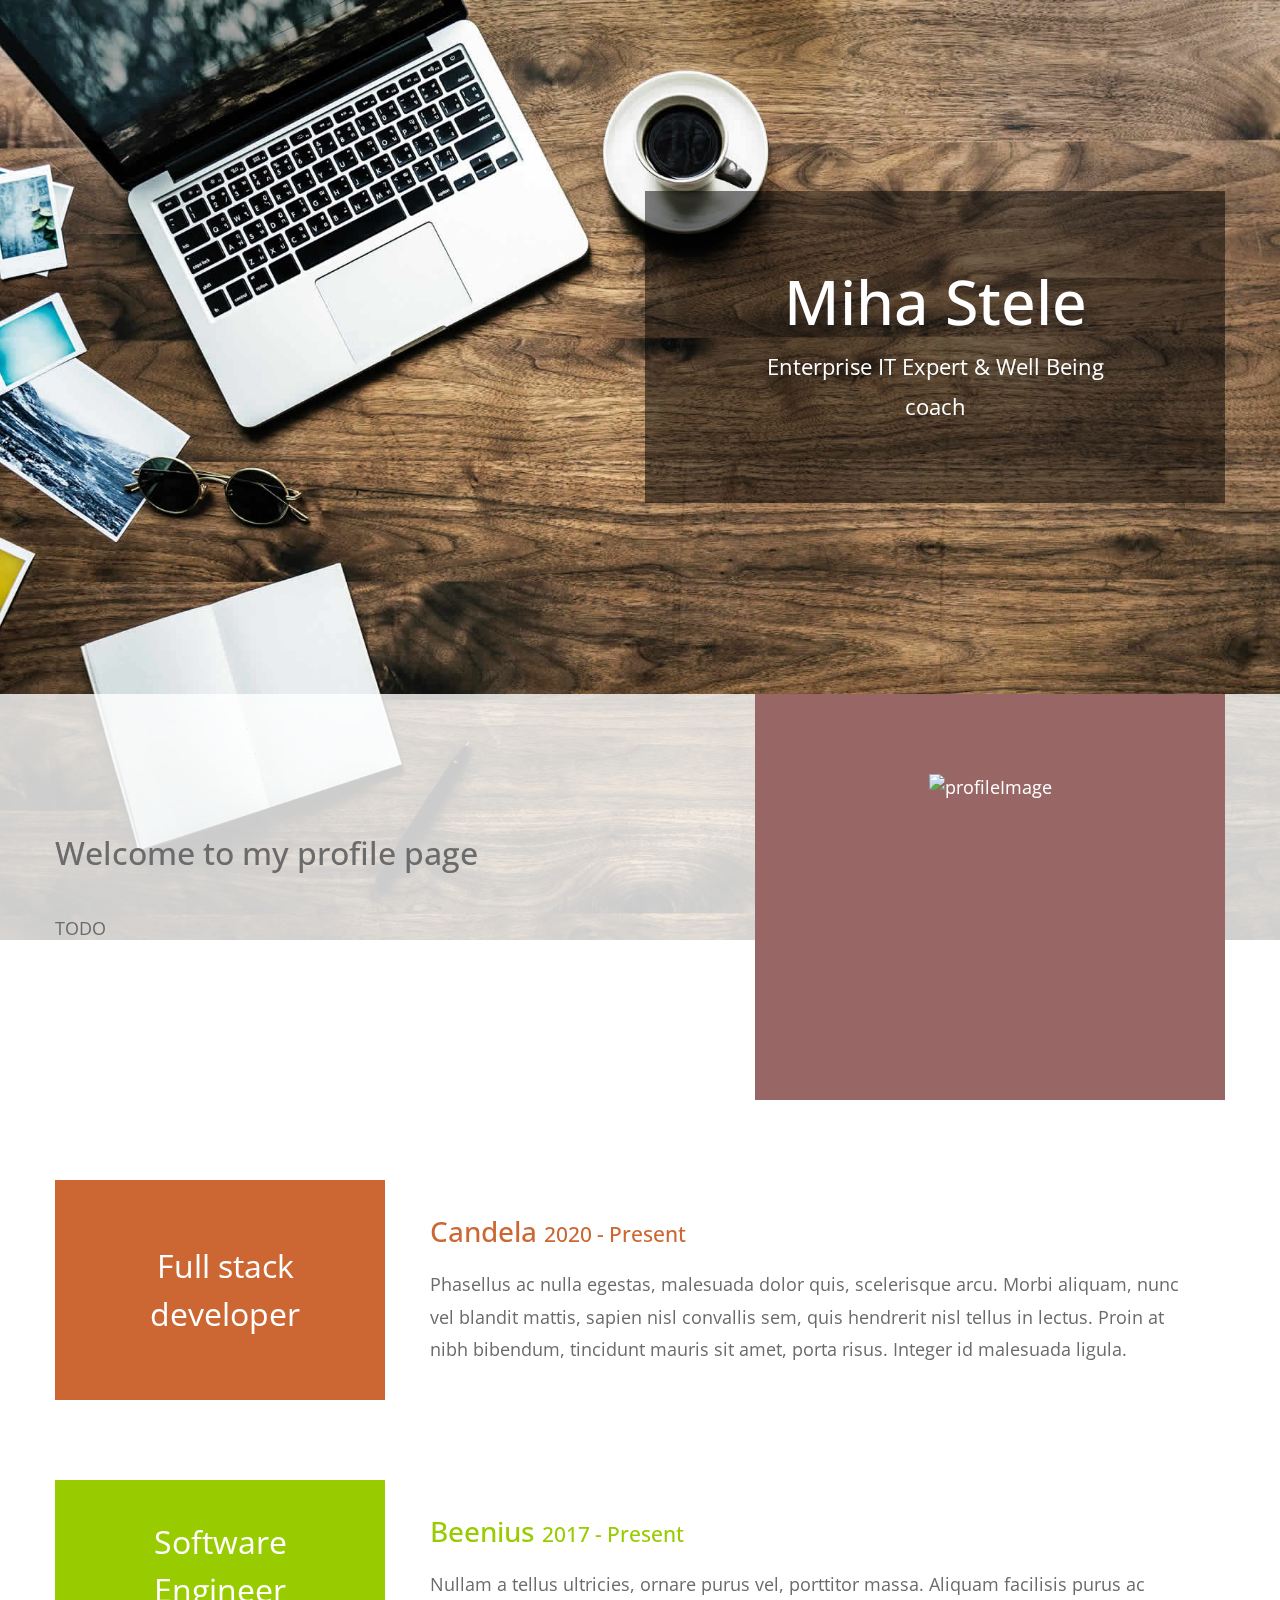
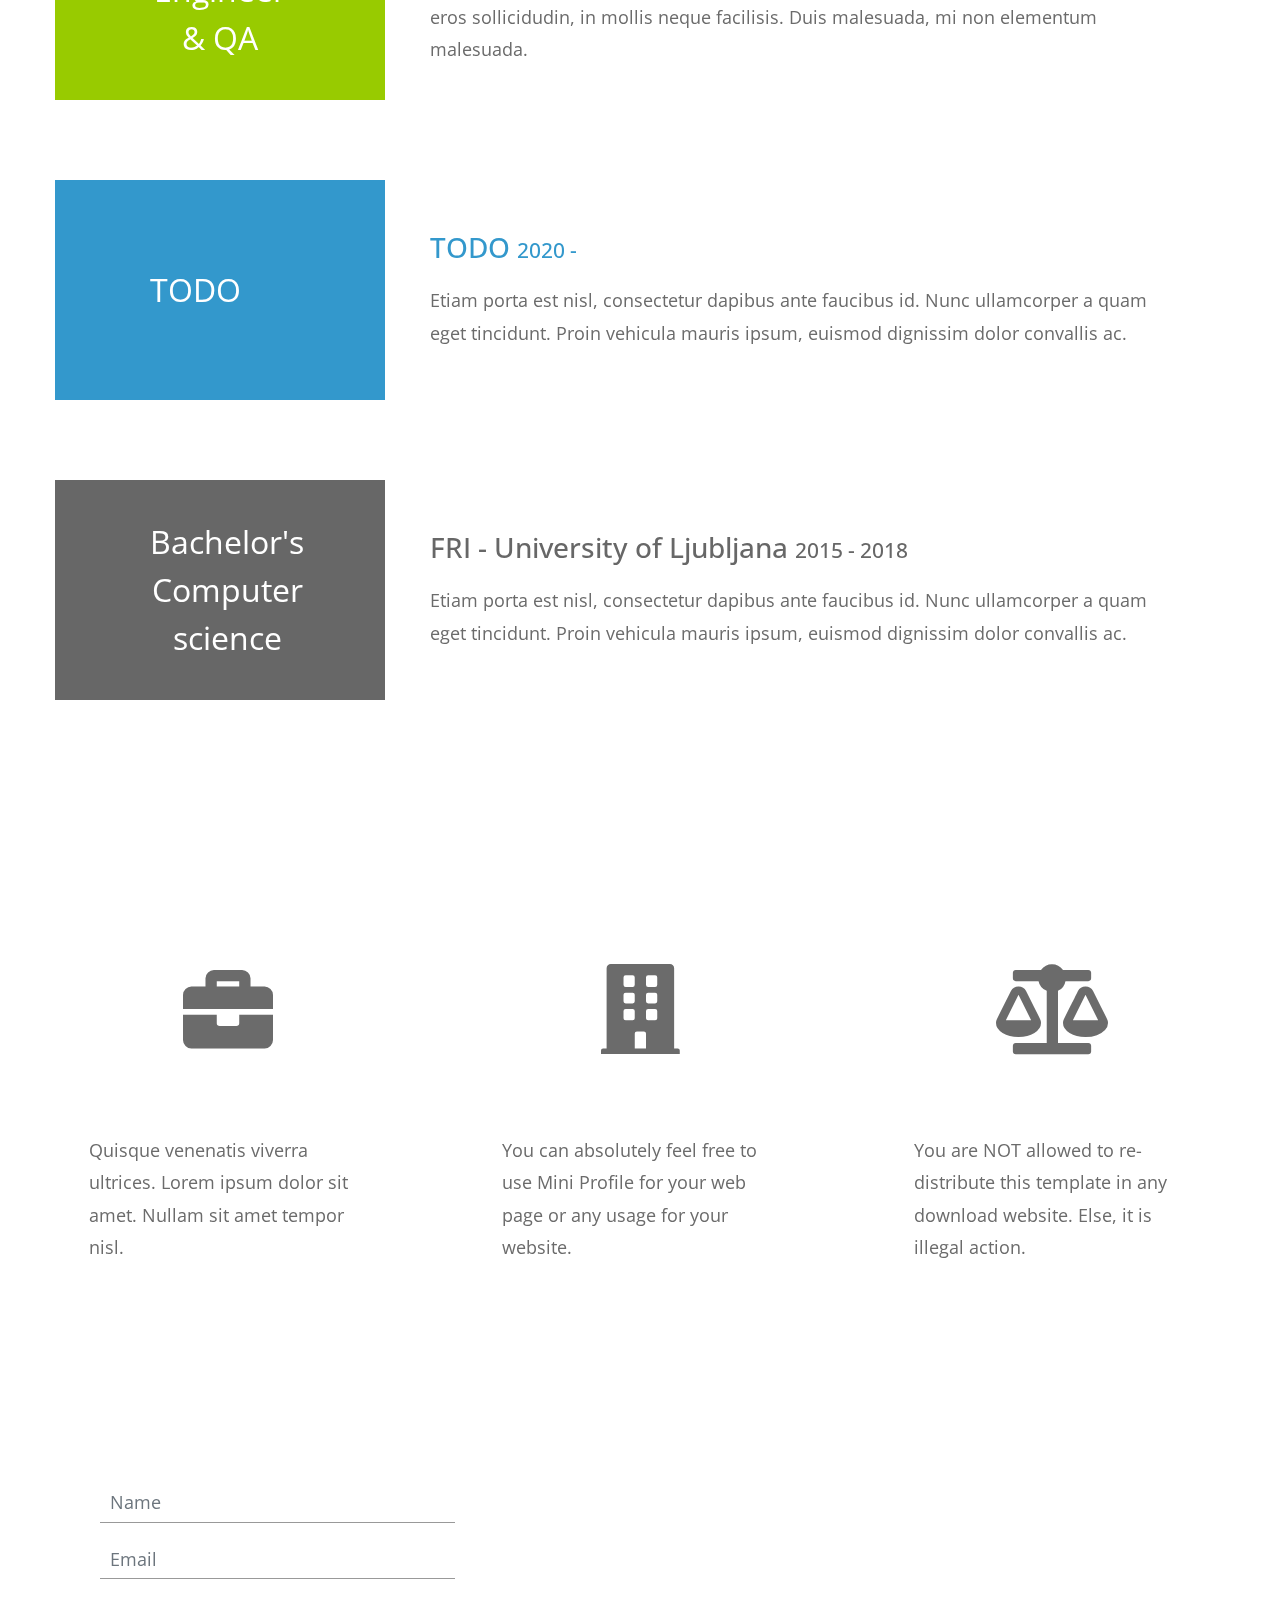
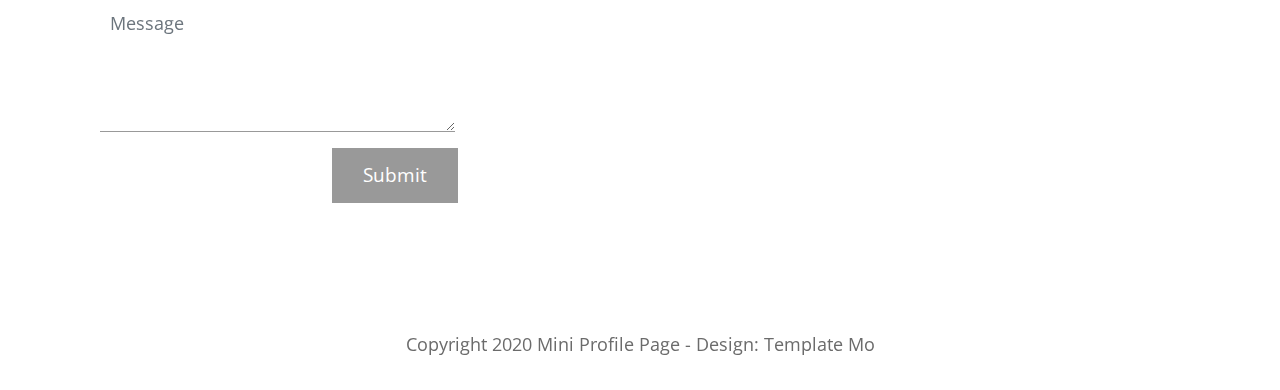
==== index.html @ 3dd90654 "init" ====
<!DOCTYPE html>
<html lang="en">
  <head>
    <meta charset="UTF-8" />
    <meta name="viewport" content="width=device-width, initial-scale=1.0" />
    <meta http-equiv="X-UA-Compatible" content="ie=edge" />
    <link rel="stylesheet" href="https://fonts.googleapis.com/css?family=Open+Sans:400,600" />
    <link rel="stylesheet" href="css/all.min.css" />
    <link rel="stylesheet" href="css/bootstrap.min.css" />
    <link rel="stylesheet" href="css/templatemo-style.css" />
    <title>Miha Stele</title>
    
<!--
Mini Profile Template
https://templatemo.com/tm-530-mini-profile
-->
  </head>
  <body>
    <!-- Welcome Section -->
    <section id="tmWelcome" class="parallax-window" data-parallax="scroll" data-image-src="img/mini-profile-bg-01.jpg">
      <div class="container-fluid tm-brand-container-outer">
        <div class="row">
          <div class="col-12">
            <!-- Logo Area -->
            <!-- Black transparent bg -->
            <div class="ml-auto mr-0 tm-bg-black-transparent text-white tm-brand-container-inner">
              <div class="tm-brand-container text-center">
                <h1 class="tm-brand-name">Miha Stele</h1>
                <p class="tm-brand-description mb-0">Enterprise IT Expert & Well Being coach</p>
              </div>
            </div>
          </div>
        </div>
      </div>

      <div class="tm-bg-white-transparent tm-welcome-container">
        <div class="container-fluid">
          <div class="row h-100">
            <!-- Welcome Text -->
            <!-- White transparent bg -->
            <div class="col-md-7 tm-welcome-left-col">
              <div class="tm-welcome-left">
                <h2 class="tm-welcome-title">Welcome to my profile page</h2>
                <p class="pb-0">TODO</p>
              </div>
            </div>
            <!-- Brown bg -->
            <div class="col-md-5">
              <!--<div class="tm-welcome-right">
                <i class="fas fa-4x fa-address-card p-3 tm-welcome-icon"></i>
                <p class="mb-0">
                  Please spread a word about templatemo website. Anyone can download free Bootstrap CSS templates.
                </p>
              </div> -->
              <div class="tm-welcome-right">
                <img style="display: inline-block;height: 256px;" src="img/avatar.jpg" alt="profileImage">
              </div>
            </div>
          </div>
        </div>
      </div>
    </section>
    <!-- End Welcome section -->

    <!-- Portfolio section -->
    <section id="tmPortfolio">
      <div class="container-fluid">
        <div class="row">
          <div class="col-12">

            <div class="tm-portfolio-item">
              <div class="tm-portfolio-name text-white tm-bg-orange">
                Full stack developer
              </div>
              <div class="tm-portfolio-description">
                <h3 class="tm-text-orange">
                  Candela
                  <span class="tm-title-small">2020 - Present</span>
                </h3>
                <p class="mb-0">
                  Phasellus ac nulla egestas, malesuada dolor quis, scelerisque
                  arcu. Morbi aliquam, nunc vel blandit mattis, sapien nisl
                  convallis sem, quis hendrerit nisl tellus in lectus. Proin at
                  nibh bibendum, tincidunt mauris sit amet, porta risus. Integer
                  id malesuada ligula.
                </p>
              </div>
            </div>

            <div class="tm-portfolio-item">
              <div class="tm-portfolio-name text-white tm-bg-green">
                Software Engineer & QA
              </div>
              <div class="tm-portfolio-description">
                <h3 class="tm-text-green">
                  Beenius
                  <span class="tm-title-small">2017 - Present</span>
                </h3>
                <p class="mb-0">
                  Nullam a tellus ultricies, ornare purus vel, porttitor massa.
                  Aliquam facilisis purus ac eros sollicidudin, in mollis neque
                  facilisis. Duis malesuada, mi non elementum malesuada.
                </p>
              </div>
            </div>

            

            <div class="tm-portfolio-item">
              <div class="tm-portfolio-name text-white tm-bg-blue">
                TODO
              </div>
              <div class="tm-portfolio-description">
                <h3 class="tm-text-blue">
                  TODO
                  <span class="tm-title-small">2020 -</span>
                </h3>
                <p class="mb-0">
                  Etiam porta est nisl, consectetur dapibus ante faucibus id.
                  Nunc ullamcorper a quam eget tincidunt. Proin vehicula mauris
                  ipsum, euismod dignissim dolor convallis ac.
                </p>
              </div>
            </div>

            <div class="tm-portfolio-item">
              <div class="tm-portfolio-name text-white tm-bg-dark-gray">
                Bachelor's Computer science
              </div>
              <div class="tm-portfolio-description">
                <h3 class="tm-text-dark-gray">
                  FRI - University of Ljubljana
                  <span class="tm-title-small">
                    2015 - 2018
                  </span>
                </h3>
                <p class="mb-0">
                  Etiam porta est nisl, consectetur dapibus ante faucibus id.
                  Nunc ullamcorper a quam eget tincidunt. Proin vehicula mauris
                  ipsum, euismod dignissim dolor convallis ac.
                </p>
              </div>
            </div>
          </div>
        </div>
      </div>
    </section>
    <!-- End portfolio section -->

    <!-- Contact section -->
    <div id="tmContact" class="parallax-window" data-parallax="scroll" data-image-src="img/mini-profile-bg-02.jpg">
      <div class="container-fluid">
        <div class="row">
          <div class="col-12">
            <div class="tm-contact-items-container">
              <div class="tm-contact-item">
                <i class="fas fa-5x fa-briefcase tm-contact-item-icon"></i>
                <p class="mb-0">
                  Quisque venenatis viverra ultrices. Lorem ipsum dolor sit
                  amet. Nullam sit amet tempor nisl.
                </p>
              </div>
              <div class="tm-contact-item">
                <i class="fas fa-5x fa-building tm-contact-item-icon"></i>
                <p class="mb-0">
                  You can absolutely feel free to use Mini Profile for your web page or any usage for your website.
                </p>
              </div>

              <div class="tm-contact-item">
                <i class="fas fa-5x fa-balance-scale tm-contact-item-icon"></i>
                <p class="mb-0">
                  You are NOT allowed to re-distribute this template in any download website. Else, it is illegal action.
                </p>
              </div>
            </div>
          </div>
        </div>

        <div class="row">
          <div class="col-12">
            <form
              action="index.html"
              method="POST"
              id="tmContactForm"
              class="tm-bg-white-transparent"
            >
              <div class="form-group">
                <input
                  type="text"
                  id="contact_name"
                  name="contact_name"
                  class="form-control rounded-0 border-top-0 border-right-0 border-left-0"
                  placeholder="Name"
                  required
                />
              </div>
              <div class="form-group">
                <input
                  type="email"
                  id="contact_email"
                  name="contact_email"
                  class="form-control rounded-0 border-top-0 border-right-0 border-left-0"
                  placeholder="Email"
                  required
                />
              </div>
              <div class="form-group">
                <textarea
                  rows="4"
                  id="contact_message"
                  name="contact_message"
                  class="form-control rounded-0 border-top-0 border-right-0 border-left-0"
                  placeholder="Message"
                  required
                ></textarea>
              </div>
              <div class="text-center">
                <button
                  type="submit"
                  class="btn tm-btn-submit rounded-0 text-white"
                >
                  Submit
                </button>
              </div>
            </form>
          </div>
        </div>
        <!-- row -->
        <div class="row">
          <footer class="col-12">
            <p class="text-center tm-copyright-text">
            Copyright 2020 Mini Profile Page 
            
            - Design: Template Mo</p>
          </footer>
        </div>
      </div>
      <!-- container -->
    </div>
    <!-- section -->
    <script src="js/jquery.min.js"></script>
    <script src="js/parallax.min.js"></script>
    <script>
      function detectMsBrowser() {
        using_ms_browser =
          navigator.appName == "Microsoft Internet Explorer" ||
          (navigator.appName == "Netscape" &&
            navigator.appVersion.indexOf("Edge") > -1) ||
          (navigator.appName == "Netscape" &&
            navigator.appVersion.indexOf("Trident") > -1);

        if (using_ms_browser == true) {
          alert(
            "Please use Chrome or Firefox for the best browsing experience!"
          );
        }
      }
      function setBrandMarginTop() {
        var bottomContainerHeight = $(".tm-welcome-container").height();

        $(".tm-brand-container-outer").css({
          "margin-top": -bottomContainerHeight + "px"
        });
      }

      $(function() {
        setBrandMarginTop();
        detectMsBrowser();

        // Handle window resize event
        $(window).resize(function() {
          setBrandMarginTop();
        });
      });
    </script>
  </body>
</html>
---- css/all.min.css ----
.fa,.fab,.fal,.far,.fas{-moz-osx-font-smoothing:grayscale;-webkit-font-smoothing:antialiased;display:inline-block;font-style:normal;font-variant:normal;text-rendering:auto;line-height:1}.fa-lg{font-size:1.33333em;line-height:.75em;vertical-align:-.0667em}.fa-xs{font-size:.75em}.fa-sm{font-size:.875em}.fa-1x{font-size:1em}.fa-2x{font-size:2em}.fa-3x{font-size:3em}.fa-4x{font-size:4em}.fa-5x{font-size:5em}.fa-6x{font-size:6em}.fa-7x{font-size:7em}.fa-8x{font-size:8em}.fa-9x{font-size:9em}.fa-10x{font-size:10em}.fa-fw{text-align:center;width:1.25em}.fa-ul{list-style-type:none;margin-left:2.5em;padding-left:0}.fa-ul>li{position:relative}.fa-li{left:-2em;position:absolute;text-align:center;width:2em;line-height:inherit}.fa-border{border:.08em solid #eee;border-radius:.1em;padding:.2em .25em .15em}.fa-pull-left{float:left}.fa-pull-right{float:right}.fa.fa-pull-left,.fab.fa-pull-left,.fal.fa-pull-left,.far.fa-pull-left,.fas.fa-pull-left{margin-right:.3em}.fa.fa-pull-right,.fab.fa-pull-right,.fal.fa-pull-right,.far.fa-pull-right,.fas.fa-pull-right{margin-left:.3em}.fa-spin{animation:fa-spin 2s infinite linear}.fa-pulse{animation:fa-spin 1s infinite steps(8)}@keyframes fa-spin{0%{transform:rotate(0deg)}to{transform:rotate(1turn)}}.fa-rotate-90{-ms-filter:"progid:DXImageTransform.Microsoft.BasicImage(rotation=1)";transform:rotate(90deg)}.fa-rotate-180{-ms-filter:"progid:DXImageTransform.Microsoft.BasicImage(rotation=2)";transform:rotate(180deg)}.fa-rotate-270{-ms-filter:"progid:DXImageTransform.Microsoft.BasicImage(rotation=3)";transform:rotate(270deg)}.fa-flip-horizontal{-ms-filter:"progid:DXImageTransform.Microsoft.BasicImage(rotation=0, mirror=1)";transform:scaleX(-1)}.fa-flip-vertical{transform:scaleY(-1)}.fa-flip-both,.fa-flip-horizontal.fa-flip-vertical,.fa-flip-vertical{-ms-filter:"progid:DXImageTransform.Microsoft.BasicImage(rotation=2, mirror=1)"}.fa-flip-both,.fa-flip-horizontal.fa-flip-vertical{transform:scale(-1)}:root .fa-flip-both,:root .fa-flip-horizontal,:root .fa-flip-vertical,:root .fa-rotate-90,:root .fa-rotate-180,:root .fa-rotate-270{filter:none}.fa-stack{display:inline-block;height:2em;line-height:2em;position:relative;vertical-align:middle;width:2.5em}.fa-stack-1x,.fa-stack-2x{left:0;position:absolute;text-align:center;width:100%}.fa-stack-1x{line-height:inherit}.fa-stack-2x{font-size:2em}.fa-inverse{color:#fff}.fa-500px:before{content:"\f26e"}.fa-accessible-icon:before{content:"\f368"}.fa-accusoft:before{content:"\f369"}.fa-acquisitions-incorporated:before{content:"\f6af"}.fa-ad:before{content:"\f641"}.fa-address-book:before{content:"\f2b9"}.fa-address-card:before{content:"\f2bb"}.fa-adjust:before{content:"\f042"}.fa-adn:before{content:"\f170"}.fa-adobe:before{content:"\f778"}.fa-adversal:before{content:"\f36a"}.fa-affiliatetheme:before{content:"\f36b"}.fa-air-freshener:before{content:"\f5d0"}.fa-algolia:before{content:"\f36c"}.fa-align-center:before{content:"\f037"}.fa-align-justify:before{content:"\f039"}.fa-align-left:before{content:"\f036"}.fa-align-right:before{content:"\f038"}.fa-alipay:before{content:"\f642"}.fa-allergies:before{content:"\f461"}.fa-amazon:before{content:"\f270"}.fa-amazon-pay:before{content:"\f42c"}.fa-ambulance:before{content:"\f0f9"}.fa-american-sign-language-interpreting:before{content:"\f2a3"}.fa-amilia:before{content:"\f36d"}.fa-anchor:before{content:"\f13d"}.fa-android:before{content:"\f17b"}.fa-angellist:before{content:"\f209"}.fa-angle-double-down:before{content:"\f103"}.fa-angle-double-left:before{content:"\f100"}.fa-angle-double-right:before{content:"\f101"}.fa-angle-double-up:before{content:"\f102"}.fa-angle-down:before{content:"\f107"}.fa-angle-left:before{content:"\f104"}.fa-angle-right:before{content:"\f105"}.fa-angle-up:before{content:"\f106"}.fa-angry:before{content:"\f556"}.fa-angrycreative:before{content:"\f36e"}.fa-angular:before{content:"\f420"}.fa-ankh:before{content:"\f644"}.fa-app-store:before{content:"\f36f"}.fa-app-store-ios:before{content:"\f370"}.fa-apper:before{content:"\f371"}.fa-apple:before{content:"\f179"}.fa-apple-alt:before{content:"\f5d1"}.fa-apple-pay:before{content:"\f415"}.fa-archive:before{content:"\f187"}.fa-archway:before{content:"\f557"}.fa-arrow-alt-circle-down:before{content:"\f358"}.fa-arrow-alt-circle-left:before{content:"\f359"}.fa-arrow-alt-circle-right:before{content:"\f35a"}.fa-arrow-alt-circle-up:before{content:"\f35b"}.fa-arrow-circle-down:before{content:"\f0ab"}.fa-arrow-circle-left:before{content:"\f0a8"}.fa-arrow-circle-right:before{content:"\f0a9"}.fa-arrow-circle-up:before{content:"\f0aa"}.fa-arrow-down:before{content:"\f063"}.fa-arrow-left:before{content:"\f060"}.fa-arrow-right:before{content:"\f061"}.fa-arrow-up:before{content:"\f062"}.fa-arrows-alt:before{content:"\f0b2"}.fa-arrows-alt-h:before{content:"\f337"}.fa-arrows-alt-v:before{content:"\f338"}.fa-artstation:before{content:"\f77a"}.fa-assistive-listening-systems:before{content:"\f2a2"}.fa-asterisk:before{content:"\f069"}.fa-asymmetrik:before{content:"\f372"}.fa-at:before{content:"\f1fa"}.fa-atlas:before{content:"\f558"}.fa-atlassian:before{content:"\f77b"}.fa-atom:before{content:"\f5d2"}.fa-audible:before{content:"\f373"}.fa-audio-description:before{content:"\f29e"}.fa-autoprefixer:before{content:"\f41c"}.fa-avianex:before{content:"\f374"}.fa-aviato:before{content:"\f421"}.fa-award:before{content:"\f559"}.fa-aws:before{content:"\f375"}.fa-baby:before{content:"\f77c"}.fa-baby-carriage:before{content:"\f77d"}.fa-backspace:before{content:"\f55a"}.fa-backward:before{content:"\f04a"}.fa-bacon:before{content:"\f7e5"}.fa-balance-scale:before{content:"\f24e"}.fa-ban:before{content:"\f05e"}.fa-band-aid:before{content:"\f462"}.fa-bandcamp:before{content:"\f2d5"}.fa-barcode:before{content:"\f02a"}.fa-bars:before{content:"\f0c9"}.fa-baseball-ball:before{content:"\f433"}.fa-basketball-ball:before{content:"\f434"}.fa-bath:before{content:"\f2cd"}.fa-battery-empty:before{content:"\f244"}.fa-battery-full:before{content:"\f240"}.fa-battery-half:before{content:"\f242"}.fa-battery-quarter:before{content:"\f243"}.fa-battery-three-quarters:before{content:"\f241"}.fa-bed:before{content:"\f236"}.fa-beer:before{content:"\f0fc"}.fa-behance:before{content:"\f1b4"}.fa-behance-square:before{content:"\f1b5"}.fa-bell:before{content:"\f0f3"}.fa-bell-slash:before{content:"\f1f6"}.fa-bezier-curve:before{content:"\f55b"}.fa-bible:before{content:"\f647"}.fa-bicycle:before{content:"\f206"}.fa-bimobject:before{content:"\f378"}.fa-binoculars:before{content:"\f1e5"}.fa-biohazard:before{content:"\f780"}.fa-birthday-cake:before{content:"\f1fd"}.fa-bitbucket:before{content:"\f171"}.fa-bitcoin:before{content:"\f379"}.fa-bity:before{content:"\f37a"}.fa-black-tie:before{content:"\f27e"}.fa-blackberry:before{content:"\f37b"}.fa-blender:before{content:"\f517"}.fa-blender-phone:before{content:"\f6b6"}.fa-blind:before{content:"\f29d"}.fa-blog:before{content:"\f781"}.fa-blogger:before{content:"\f37c"}.fa-blogger-b:before{content:"\f37d"}.fa-bluetooth:before{content:"\f293"}.fa-bluetooth-b:before{content:"\f294"}.fa-bold:before{content:"\f032"}.fa-bolt:before{content:"\f0e7"}.fa-bomb:before{content:"\f1e2"}.fa-bone:before{content:"\f5d7"}.fa-bong:before{content:"\f55c"}.fa-book:before{content:"\f02d"}.fa-book-dead:before{content:"\f6b7"}.fa-book-medical:before{content:"\f7e6"}.fa-book-open:before{content:"\f518"}.fa-book-reader:before{content:"\f5da"}.fa-bookmark:before{content:"\f02e"}.fa-bowling-ball:before{content:"\f436"}.fa-box:before{content:"\f466"}.fa-box-open:before{content:"\f49e"}.fa-boxes:before{content:"\f468"}.fa-braille:before{content:"\f2a1"}.fa-brain:before{content:"\f5dc"}.fa-bread-slice:before{content:"\f7ec"}.fa-briefcase:before{content:"\f0b1"}.fa-briefcase-medical:before{content:"\f469"}.fa-broadcast-tower:before{content:"\f519"}.fa-broom:before{content:"\f51a"}.fa-brush:before{content:"\f55d"}.fa-btc:before{content:"\f15a"}.fa-bug:before{content:"\f188"}.fa-building:before{content:"\f1ad"}.fa-bullhorn:before{content:"\f0a1"}.fa-bullseye:before{content:"\f140"}.fa-burn:before{content:"\f46a"}.fa-buromobelexperte:before{content:"\f37f"}.fa-bus:before{content:"\f207"}.fa-bus-alt:before{content:"\f55e"}.fa-business-time:before{content:"\f64a"}.fa-buysellads:before{content:"\f20d"}.fa-calculator:before{content:"\f1ec"}.fa-calendar:before{content:"\f133"}.fa-calendar-alt:before{content:"\f073"}.fa-calendar-check:before{content:"\f274"}.fa-calendar-day:before{content:"\f783"}.fa-calendar-minus:before{content:"\f272"}.fa-calendar-plus:before{content:"\f271"}.fa-calendar-times:before{content:"\f273"}.fa-calendar-week:before{content:"\f784"}.fa-camera:before{content:"\f030"}.fa-camera-retro:before{content:"\f083"}.fa-campground:before{content:"\f6bb"}.fa-canadian-maple-leaf:before{content:"\f785"}.fa-candy-cane:before{content:"\f786"}.fa-cannabis:before{content:"\f55f"}.fa-capsules:before{content:"\f46b"}.fa-car:before{content:"\f1b9"}.fa-car-alt:before{content:"\f5de"}.fa-car-battery:before{content:"\f5df"}.fa-car-crash:before{content:"\f5e1"}.fa-car-side:before{content:"\f5e4"}.fa-caret-down:before{content:"\f0d7"}.fa-caret-left:before{content:"\f0d9"}.fa-caret-right:before{content:"\f0da"}.fa-caret-square-down:before{content:"\f150"}.fa-caret-square-left:before{content:"\f191"}.fa-caret-square-right:before{content:"\f152"}.fa-caret-square-up:before{content:"\f151"}.fa-caret-up:before{content:"\f0d8"}.fa-carrot:before{content:"\f787"}.fa-cart-arrow-down:before{content:"\f218"}.fa-cart-plus:before{content:"\f217"}.fa-cash-register:before{content:"\f788"}.fa-cat:before{content:"\f6be"}.fa-cc-amazon-pay:before{content:"\f42d"}.fa-cc-amex:before{content:"\f1f3"}.fa-cc-apple-pay:before{content:"\f416"}.fa-cc-diners-club:before{content:"\f24c"}.fa-cc-discover:before{content:"\f1f2"}.fa-cc-jcb:before{content:"\f24b"}.fa-cc-mastercard:before{content:"\f1f1"}.fa-cc-paypal:before{content:"\f1f4"}.fa-cc-stripe:before{content:"\f1f5"}.fa-cc-visa:before{content:"\f1f0"}.fa-centercode:before{content:"\f380"}.fa-centos:before{content:"\f789"}.fa-certificate:before{content:"\f0a3"}.fa-chair:before{content:"\f6c0"}.fa-chalkboard:before{content:"\f51b"}.fa-chalkboard-teacher:before{content:"\f51c"}.fa-charging-station:before{content:"\f5e7"}.fa-chart-area:before{content:"\f1fe"}.fa-chart-bar:before{content:"\f080"}.fa-chart-line:before{content:"\f201"}.fa-chart-pie:before{content:"\f200"}.fa-check:before{content:"\f00c"}.fa-check-circle:before{content:"\f058"}.fa-check-double:before{content:"\f560"}.fa-check-square:before{content:"\f14a"}.fa-cheese:before{content:"\f7ef"}.fa-chess:before{content:"\f439"}.fa-chess-bishop:before{content:"\f43a"}.fa-chess-board:before{content:"\f43c"}.fa-chess-king:before{content:"\f43f"}.fa-chess-knight:before{content:"\f441"}.fa-chess-pawn:before{content:"\f443"}.fa-chess-queen:before{content:"\f445"}.fa-chess-rook:before{content:"\f447"}.fa-chevron-circle-down:before{content:"\f13a"}.fa-chevron-circle-left:before{content:"\f137"}.fa-chevron-circle-right:before{content:"\f138"}.fa-chevron-circle-up:before{content:"\f139"}.fa-chevron-down:before{content:"\f078"}.fa-chevron-left:before{content:"\f053"}.fa-chevron-right:before{content:"\f054"}.fa-chevron-up:before{content:"\f077"}.fa-child:before{content:"\f1ae"}.fa-chrome:before{content:"\f268"}.fa-church:before{content:"\f51d"}.fa-circle:before{content:"\f111"}.fa-circle-notch:before{content:"\f1ce"}.fa-city:before{content:"\f64f"}.fa-clinic-medical:before{content:"\f7f2"}.fa-clipboard:before{content:"\f328"}.fa-clipboard-check:before{content:"\f46c"}.fa-clipboard-list:before{content:"\f46d"}.fa-clock:before{content:"\f017"}.fa-clone:before{content:"\f24d"}.fa-closed-captioning:before{content:"\f20a"}.fa-cloud:before{content:"\f0c2"}.fa-cloud-download-alt:before{content:"\f381"}.fa-cloud-meatball:before{content:"\f73b"}.fa-cloud-moon:before{content:"\f6c3"}.fa-cloud-moon-rain:before{content:"\f73c"}.fa-cloud-rain:before{content:"\f73d"}.fa-cloud-showers-heavy:before{content:"\f740"}.fa-cloud-sun:before{content:"\f6c4"}.fa-cloud-sun-rain:before{content:"\f743"}.fa-cloud-upload-alt:before{content:"\f382"}.fa-cloudscale:before{content:"\f383"}.fa-cloudsmith:before{content:"\f384"}.fa-cloudversify:before{content:"\f385"}.fa-cocktail:before{content:"\f561"}.fa-code:before{content:"\f121"}.fa-code-branch:before{content:"\f126"}.fa-codepen:before{content:"\f1cb"}.fa-codiepie:before{content:"\f284"}.fa-coffee:before{content:"\f0f4"}.fa-cog:before{content:"\f013"}.fa-cogs:before{content:"\f085"}.fa-coins:before{content:"\f51e"}.fa-columns:before{content:"\f0db"}.fa-comment:before{content:"\f075"}.fa-comment-alt:before{content:"\f27a"}.fa-comment-dollar:before{content:"\f651"}.fa-comment-dots:before{content:"\f4ad"}.fa-comment-medical:before{content:"\f7f5"}.fa-comment-slash:before{content:"\f4b3"}.fa-comments:before{content:"\f086"}.fa-comments-dollar:before{content:"\f653"}.fa-compact-disc:before{content:"\f51f"}.fa-compass:before{content:"\f14e"}.fa-compress:before{content:"\f066"}.fa-compress-arrows-alt:before{content:"\f78c"}.fa-concierge-bell:before{content:"\f562"}.fa-confluence:before{content:"\f78d"}.fa-connectdevelop:before{content:"\f20e"}.fa-contao:before{content:"\f26d"}.fa-cookie:before{content:"\f563"}.fa-cookie-bite:before{content:"\f564"}.fa-copy:before{content:"\f0c5"}.fa-copyright:before{content:"\f1f9"}.fa-couch:before{content:"\f4b8"}.fa-cpanel:before{content:"\f388"}.fa-creative-commons:before{content:"\f25e"}.fa-creative-commons-by:before{content:"\f4e7"}.fa-creative-commons-nc:before{content:"\f4e8"}.fa-creative-commons-nc-eu:before{content:"\f4e9"}.fa-creative-commons-nc-jp:before{content:"\f4ea"}.fa-creative-commons-nd:before{content:"\f4eb"}.fa-creative-commons-pd:before{content:"\f4ec"}.fa-creative-commons-pd-alt:before{content:"\f4ed"}.fa-creative-commons-remix:before{content:"\f4ee"}.fa-creative-commons-sa:before{content:"\f4ef"}.fa-creative-commons-sampling:before{content:"\f4f0"}.fa-creative-commons-sampling-plus:before{content:"\f4f1"}.fa-creative-commons-share:before{content:"\f4f2"}.fa-creative-commons-zero:before{content:"\f4f3"}.fa-credit-card:before{content:"\f09d"}.fa-critical-role:before{content:"\f6c9"}.fa-crop:before{content:"\f125"}.fa-crop-alt:before{content:"\f565"}.fa-cross:before{content:"\f654"}.fa-crosshairs:before{content:"\f05b"}.fa-crow:before{content:"\f520"}.fa-crown:before{content:"\f521"}.fa-crutch:before{content:"\f7f7"}.fa-css3:before{content:"\f13c"}.fa-css3-alt:before{content:"\f38b"}.fa-cube:before{content:"\f1b2"}.fa-cubes:before{content:"\f1b3"}.fa-cut:before{content:"\f0c4"}.fa-cuttlefish:before{content:"\f38c"}.fa-d-and-d:before{content:"\f38d"}.fa-d-and-d-beyond:before{content:"\f6ca"}.fa-dashcube:before{content:"\f210"}.fa-database:before{content:"\f1c0"}.fa-deaf:before{content:"\f2a4"}.fa-delicious:before{content:"\f1a5"}.fa-democrat:before{content:"\f747"}.fa-deploydog:before{content:"\f38e"}.fa-deskpro:before{content:"\f38f"}.fa-desktop:before{content:"\f108"}.fa-dev:before{content:"\f6cc"}.fa-deviantart:before{content:"\f1bd"}.fa-dharmachakra:before{content:"\f655"}.fa-dhl:before{content:"\f790"}.fa-diagnoses:before{content:"\f470"}.fa-diaspora:before{content:"\f791"}.fa-dice:before{content:"\f522"}.fa-dice-d20:before{content:"\f6cf"}.fa-dice-d6:before{content:"\f6d1"}.fa-dice-five:before{content:"\f523"}.fa-dice-four:before{content:"\f524"}.fa-dice-one:before{content:"\f525"}.fa-dice-six:before{content:"\f526"}.fa-dice-three:before{content:"\f527"}.fa-dice-two:before{content:"\f528"}.fa-digg:before{content:"\f1a6"}.fa-digital-ocean:before{content:"\f391"}.fa-digital-tachograph:before{content:"\f566"}.fa-directions:before{content:"\f5eb"}.fa-discord:before{content:"\f392"}.fa-discourse:before{content:"\f393"}.fa-divide:before{content:"\f529"}.fa-dizzy:before{content:"\f567"}.fa-dna:before{content:"\f471"}.fa-dochub:before{content:"\f394"}.fa-docker:before{content:"\f395"}.fa-dog:before{content:"\f6d3"}.fa-dollar-sign:before{content:"\f155"}.fa-dolly:before{content:"\f472"}.fa-dolly-flatbed:before{content:"\f474"}.fa-donate:before{content:"\f4b9"}.fa-door-closed:before{content:"\f52a"}.fa-door-open:before{content:"\f52b"}.fa-dot-circle:before{content:"\f192"}.fa-dove:before{content:"\f4ba"}.fa-download:before{content:"\f019"}.fa-draft2digital:before{content:"\f396"}.fa-drafting-compass:before{content:"\f568"}.fa-dragon:before{content:"\f6d5"}.fa-draw-polygon:before{content:"\f5ee"}.fa-dribbble:before{content:"\f17d"}.fa-dribbble-square:before{content:"\f397"}.fa-dropbox:before{content:"\f16b"}.fa-drum:before{content:"\f569"}.fa-drum-steelpan:before{content:"\f56a"}.fa-drumstick-bite:before{content:"\f6d7"}.fa-drupal:before{content:"\f1a9"}.fa-dumbbell:before{content:"\f44b"}.fa-dumpster:before{content:"\f793"}.fa-dumpster-fire:before{content:"\f794"}.fa-dungeon:before{content:"\f6d9"}.fa-dyalog:before{content:"\f399"}.fa-earlybirds:before{content:"\f39a"}.fa-ebay:before{content:"\f4f4"}.fa-edge:before{content:"\f282"}.fa-edit:before{content:"\f044"}.fa-egg:before{content:"\f7fb"}.fa-eject:before{content:"\f052"}.fa-elementor:before{content:"\f430"}.fa-ellipsis-h:before{content:"\f141"}.fa-ellipsis-v:before{content:"\f142"}.fa-ello:before{content:"\f5f1"}.fa-ember:before{content:"\f423"}.fa-empire:before{content:"\f1d1"}.fa-envelope:before{content:"\f0e0"}.fa-envelope-open:before{content:"\f2b6"}.fa-envelope-open-text:before{content:"\f658"}.fa-envelope-square:before{content:"\f199"}.fa-envira:before{content:"\f299"}.fa-equals:before{content:"\f52c"}.fa-eraser:before{content:"\f12d"}.fa-erlang:before{content:"\f39d"}.fa-ethereum:before{content:"\f42e"}.fa-ethernet:before{content:"\f796"}.fa-etsy:before{content:"\f2d7"}.fa-euro-sign:before{content:"\f153"}.fa-exchange-alt:before{content:"\f362"}.fa-exclamation:before{content:"\f12a"}.fa-exclamation-circle:before{content:"\f06a"}.fa-exclamation-triangle:before{content:"\f071"}.fa-expand:before{content:"\f065"}.fa-expand-arrows-alt:before{content:"\f31e"}.fa-expeditedssl:before{content:"\f23e"}.fa-external-link-alt:before{content:"\f35d"}.fa-external-link-square-alt:before{content:"\f360"}.fa-eye:before{content:"\f06e"}.fa-eye-dropper:before{content:"\f1fb"}.fa-eye-slash:before{content:"\f070"}.fa-facebook:before{content:"\f09a"}.fa-facebook-f:before{content:"\f39e"}.fa-facebook-messenger:before{content:"\f39f"}.fa-facebook-square:before{content:"\f082"}.fa-fantasy-flight-games:before{content:"\f6dc"}.fa-fast-backward:before{content:"\f049"}.fa-fast-forward:before{content:"\f050"}.fa-fax:before{content:"\f1ac"}.fa-feather:before{content:"\f52d"}.fa-feather-alt:before{content:"\f56b"}.fa-fedex:before{content:"\f797"}.fa-fedora:before{content:"\f798"}.fa-female:before{content:"\f182"}.fa-fighter-jet:before{content:"\f0fb"}.fa-figma:before{content:"\f799"}.fa-file:before{content:"\f15b"}.fa-file-alt:before{content:"\f15c"}.fa-file-archive:before{content:"\f1c6"}.fa-file-audio:before{content:"\f1c7"}.fa-file-code:before{content:"\f1c9"}.fa-file-contract:before{content:"\f56c"}.fa-file-csv:before{content:"\f6dd"}.fa-file-download:before{content:"\f56d"}.fa-file-excel:before{content:"\f1c3"}.fa-file-export:before{content:"\f56e"}.fa-file-image:before{content:"\f1c5"}.fa-file-import:before{content:"\f56f"}.fa-file-invoice:before{content:"\f570"}.fa-file-invoice-dollar:before{content:"\f571"}.fa-file-medical:before{content:"\f477"}.fa-file-medical-alt:before{content:"\f478"}.fa-file-pdf:before{content:"\f1c1"}.fa-file-powerpoint:before{content:"\f1c4"}.fa-file-prescription:before{content:"\f572"}.fa-file-signature:before{content:"\f573"}.fa-file-upload:before{content:"\f574"}.fa-file-video:before{content:"\f1c8"}.fa-file-word:before{content:"\f1c2"}.fa-fill:before{content:"\f575"}.fa-fill-drip:before{content:"\f576"}.fa-film:before{content:"\f008"}.fa-filter:before{content:"\f0b0"}.fa-fingerprint:before{content:"\f577"}.fa-fire:before{content:"\f06d"}.fa-fire-alt:before{content:"\f7e4"}.fa-fire-extinguisher:before{content:"\f134"}.fa-firefox:before{content:"\f269"}.fa-first-aid:before{content:"\f479"}.fa-first-order:before{content:"\f2b0"}.fa-first-order-alt:before{content:"\f50a"}.fa-firstdraft:before{content:"\f3a1"}.fa-fish:before{content:"\f578"}.fa-fist-raised:before{content:"\f6de"}.fa-flag:before{content:"\f024"}.fa-flag-checkered:before{content:"\f11e"}.fa-flag-usa:before{content:"\f74d"}.fa-flask:before{content:"\f0c3"}.fa-flickr:before{content:"\f16e"}.fa-flipboard:before{content:"\f44d"}.fa-flushed:before{content:"\f579"}.fa-fly:before{content:"\f417"}.fa-folder:before{content:"\f07b"}.fa-folder-minus:before{content:"\f65d"}.fa-folder-open:before{content:"\f07c"}.fa-folder-plus:before{content:"\f65e"}.fa-font:before{content:"\f031"}.fa-font-awesome:before{content:"\f2b4"}.fa-font-awesome-alt:before{content:"\f35c"}.fa-font-awesome-flag:before{content:"\f425"}.fa-font-awesome-logo-full:before{content:"\f4e6"}.fa-fonticons:before{content:"\f280"}.fa-fonticons-fi:before{content:"\f3a2"}.fa-football-ball:before{content:"\f44e"}.fa-fort-awesome:before{content:"\f286"}.fa-fort-awesome-alt:before{content:"\f3a3"}.fa-forumbee:before{content:"\f211"}.fa-forward:before{content:"\f04e"}.fa-foursquare:before{content:"\f180"}.fa-free-code-camp:before{content:"\f2c5"}.fa-freebsd:before{content:"\f3a4"}.fa-frog:before{content:"\f52e"}.fa-frown:before{content:"\f119"}.fa-frown-open:before{content:"\f57a"}.fa-fulcrum:before{content:"\f50b"}.fa-funnel-dollar:before{content:"\f662"}.fa-futbol:before{content:"\f1e3"}.fa-galactic-republic:before{content:"\f50c"}.fa-galactic-senate:before{content:"\f50d"}.fa-gamepad:before{content:"\f11b"}.fa-gas-pump:before{content:"\f52f"}.fa-gavel:before{content:"\f0e3"}.fa-gem:before{content:"\f3a5"}.fa-genderless:before{content:"\f22d"}.fa-get-pocket:before{content:"\f265"}.fa-gg:before{content:"\f260"}.fa-gg-circle:before{content:"\f261"}.fa-ghost:before{content:"\f6e2"}.fa-gift:before{content:"\f06b"}.fa-gifts:before{content:"\f79c"}.fa-git:before{content:"\f1d3"}.fa-git-square:before{content:"\f1d2"}.fa-github:before{content:"\f09b"}.fa-github-alt:before{content:"\f113"}.fa-github-square:before{content:"\f092"}.fa-gitkraken:before{content:"\f3a6"}.fa-gitlab:before{content:"\f296"}.fa-gitter:before{content:"\f426"}.fa-glass-cheers:before{content:"\f79f"}.fa-glass-martini:before{content:"\f000"}.fa-glass-martini-alt:before{content:"\f57b"}.fa-glass-whiskey:before{content:"\f7a0"}.fa-glasses:before{content:"\f530"}.fa-glide:before{content:"\f2a5"}.fa-glide-g:before{content:"\f2a6"}.fa-globe:before{content:"\f0ac"}.fa-globe-africa:before{content:"\f57c"}.fa-globe-americas:before{content:"\f57d"}.fa-globe-asia:before{content:"\f57e"}.fa-globe-europe:before{content:"\f7a2"}.fa-gofore:before{content:"\f3a7"}.fa-golf-ball:before{content:"\f450"}.fa-goodreads:before{content:"\f3a8"}.fa-goodreads-g:before{content:"\f3a9"}.fa-google:before{content:"\f1a0"}.fa-google-drive:before{content:"\f3aa"}.fa-google-play:before{content:"\f3ab"}.fa-google-plus:before{content:"\f2b3"}.fa-google-plus-g:before{content:"\f0d5"}.fa-google-plus-square:before{content:"\f0d4"}.fa-google-wallet:before{content:"\f1ee"}.fa-gopuram:before{content:"\f664"}.fa-graduation-cap:before{content:"\f19d"}.fa-gratipay:before{content:"\f184"}.fa-grav:before{content:"\f2d6"}.fa-greater-than:before{content:"\f531"}.fa-greater-than-equal:before{content:"\f532"}.fa-grimace:before{content:"\f57f"}.fa-grin:before{content:"\f580"}.fa-grin-alt:before{content:"\f581"}.fa-grin-beam:before{content:"\f582"}.fa-grin-beam-sweat:before{content:"\f583"}.fa-grin-hearts:before{content:"\f584"}.fa-grin-squint:before{content:"\f585"}.fa-grin-squint-tears:before{content:"\f586"}.fa-grin-stars:before{content:"\f587"}.fa-grin-tears:before{content:"\f588"}.fa-grin-tongue:before{content:"\f589"}.fa-grin-tongue-squint:before{content:"\f58a"}.fa-grin-tongue-wink:before{content:"\f58b"}.fa-grin-wink:before{content:"\f58c"}.fa-grip-horizontal:before{content:"\f58d"}.fa-grip-lines:before{content:"\f7a4"}.fa-grip-lines-vertical:before{content:"\f7a5"}.fa-grip-vertical:before{content:"\f58e"}.fa-gripfire:before{content:"\f3ac"}.fa-grunt:before{content:"\f3ad"}.fa-guitar:before{content:"\f7a6"}.fa-gulp:before{content:"\f3ae"}.fa-h-square:before{content:"\f0fd"}.fa-hacker-news:before{content:"\f1d4"}.fa-hacker-news-square:before{content:"\f3af"}.fa-hackerrank:before{content:"\f5f7"}.fa-hamburger:before{content:"\f805"}.fa-hammer:before{content:"\f6e3"}.fa-hamsa:before{content:"\f665"}.fa-hand-holding:before{content:"\f4bd"}.fa-hand-holding-heart:before{content:"\f4be"}.fa-hand-holding-usd:before{content:"\f4c0"}.fa-hand-lizard:before{content:"\f258"}.fa-hand-middle-finger:before{content:"\f806"}.fa-hand-paper:before{content:"\f256"}.fa-hand-peace:before{content:"\f25b"}.fa-hand-point-down:before{content:"\f0a7"}.fa-hand-point-left:before{content:"\f0a5"}.fa-hand-point-right:before{content:"\f0a4"}.fa-hand-point-up:before{content:"\f0a6"}.fa-hand-pointer:before{content:"\f25a"}.fa-hand-rock:before{content:"\f255"}.fa-hand-scissors:before{content:"\f257"}.fa-hand-spock:before{content:"\f259"}.fa-hands:before{content:"\f4c2"}.fa-hands-helping:before{content:"\f4c4"}.fa-handshake:before{content:"\f2b5"}.fa-hanukiah:before{content:"\f6e6"}.fa-hard-hat:before{content:"\f807"}.fa-hashtag:before{content:"\f292"}.fa-hat-wizard:before{content:"\f6e8"}.fa-haykal:before{content:"\f666"}.fa-hdd:before{content:"\f0a0"}.fa-heading:before{content:"\f1dc"}.fa-headphones:before{content:"\f025"}.fa-headphones-alt:before{content:"\f58f"}.fa-headset:before{content:"\f590"}.fa-heart:before{content:"\f004"}.fa-heart-broken:before{content:"\f7a9"}.fa-heartbeat:before{content:"\f21e"}.fa-helicopter:before{content:"\f533"}.fa-highlighter:before{content:"\f591"}.fa-hiking:before{content:"\f6ec"}.fa-hippo:before{content:"\f6ed"}.fa-hips:before{content:"\f452"}.fa-hire-a-helper:before{content:"\f3b0"}.fa-history:before{content:"\f1da"}.fa-hockey-puck:before{content:"\f453"}.fa-holly-berry:before{content:"\f7aa"}.fa-home:before{content:"\f015"}.fa-hooli:before{content:"\f427"}.fa-hornbill:before{content:"\f592"}.fa-horse:before{content:"\f6f0"}.fa-horse-head:before{content:"\f7ab"}.fa-hospital:before{content:"\f0f8"}.fa-hospital-alt:before{content:"\f47d"}.fa-hospital-symbol:before{content:"\f47e"}.fa-hot-tub:before{content:"\f593"}.fa-hotdog:before{content:"\f80f"}.fa-hotel:before{content:"\f594"}.fa-hotjar:before{content:"\f3b1"}.fa-hourglass:before{content:"\f254"}.fa-hourglass-end:before{content:"\f253"}.fa-hourglass-half:before{content:"\f252"}.fa-hourglass-start:before{content:"\f251"}.fa-house-damage:before{content:"\f6f1"}.fa-houzz:before{content:"\f27c"}.fa-hryvnia:before{content:"\f6f2"}.fa-html5:before{content:"\f13b"}.fa-hubspot:before{content:"\f3b2"}.fa-i-cursor:before{content:"\f246"}.fa-ice-cream:before{content:"\f810"}.fa-icicles:before{content:"\f7ad"}.fa-id-badge:before{content:"\f2c1"}.fa-id-card:before{content:"\f2c2"}.fa-id-card-alt:before{content:"\f47f"}.fa-igloo:before{content:"\f7ae"}.fa-image:before{content:"\f03e"}.fa-images:before{content:"\f302"}.fa-imdb:before{content:"\f2d8"}.fa-inbox:before{content:"\f01c"}.fa-indent:before{content:"\f03c"}.fa-industry:before{content:"\f275"}.fa-infinity:before{content:"\f534"}.fa-info:before{content:"\f129"}.fa-info-circle:before{content:"\f05a"}.fa-instagram:before{content:"\f16d"}.fa-intercom:before{content:"\f7af"}.fa-internet-explorer:before{content:"\f26b"}.fa-invision:before{content:"\f7b0"}.fa-ioxhost:before{content:"\f208"}.fa-italic:before{content:"\f033"}.fa-itunes:before{content:"\f3b4"}.fa-itunes-note:before{content:"\f3b5"}.fa-java:before{content:"\f4e4"}.fa-jedi:before{content:"\f669"}.fa-jedi-order:before{content:"\f50e"}.fa-jenkins:before{content:"\f3b6"}.fa-jira:before{content:"\f7b1"}.fa-joget:before{content:"\f3b7"}.fa-joint:before{content:"\f595"}.fa-joomla:before{content:"\f1aa"}.fa-journal-whills:before{content:"\f66a"}.fa-js:before{content:"\f3b8"}.fa-js-square:before{content:"\f3b9"}.fa-jsfiddle:before{content:"\f1cc"}.fa-kaaba:before{content:"\f66b"}.fa-kaggle:before{content:"\f5fa"}.fa-key:before{content:"\f084"}.fa-keybase:before{content:"\f4f5"}.fa-keyboard:before{content:"\f11c"}.fa-keycdn:before{content:"\f3ba"}.fa-khanda:before{content:"\f66d"}.fa-kickstarter:before{content:"\f3bb"}.fa-kickstarter-k:before{content:"\f3bc"}.fa-kiss:before{content:"\f596"}.fa-kiss-beam:before{content:"\f597"}.fa-kiss-wink-heart:before{content:"\f598"}.fa-kiwi-bird:before{content:"\f535"}.fa-korvue:before{content:"\f42f"}.fa-landmark:before{content:"\f66f"}.fa-language:before{content:"\f1ab"}.fa-laptop:before{content:"\f109"}.fa-laptop-code:before{content:"\f5fc"}.fa-laptop-medical:before{content:"\f812"}.fa-laravel:before{content:"\f3bd"}.fa-lastfm:before{content:"\f202"}.fa-lastfm-square:before{content:"\f203"}.fa-laugh:before{content:"\f599"}.fa-laugh-beam:before{content:"\f59a"}.fa-laugh-squint:before{content:"\f59b"}.fa-laugh-wink:before{content:"\f59c"}.fa-layer-group:before{content:"\f5fd"}.fa-leaf:before{content:"\f06c"}.fa-leanpub:before{content:"\f212"}.fa-lemon:before{content:"\f094"}.fa-less:before{content:"\f41d"}.fa-less-than:before{content:"\f536"}.fa-less-than-equal:before{content:"\f537"}.fa-level-down-alt:before{content:"\f3be"}.fa-level-up-alt:before{content:"\f3bf"}.fa-life-ring:before{content:"\f1cd"}.fa-lightbulb:before{content:"\f0eb"}.fa-line:before{content:"\f3c0"}.fa-link:before{content:"\f0c1"}.fa-linkedin:before{content:"\f08c"}.fa-linkedin-in:before{content:"\f0e1"}.fa-linode:before{content:"\f2b8"}.fa-linux:before{content:"\f17c"}.fa-lira-sign:before{content:"\f195"}.fa-list:before{content:"\f03a"}.fa-list-alt:before{content:"\f022"}.fa-list-ol:before{content:"\f0cb"}.fa-list-ul:before{content:"\f0ca"}.fa-location-arrow:before{content:"\f124"}.fa-lock:before{content:"\f023"}.fa-lock-open:before{content:"\f3c1"}.fa-long-arrow-alt-down:before{content:"\f309"}.fa-long-arrow-alt-left:before{content:"\f30a"}.fa-long-arrow-alt-right:before{content:"\f30b"}.fa-long-arrow-alt-up:before{content:"\f30c"}.fa-low-vision:before{content:"\f2a8"}.fa-luggage-cart:before{content:"\f59d"}.fa-lyft:before{content:"\f3c3"}.fa-magento:before{content:"\f3c4"}.fa-magic:before{content:"\f0d0"}.fa-magnet:before{content:"\f076"}.fa-mail-bulk:before{content:"\f674"}.fa-mailchimp:before{content:"\f59e"}.fa-male:before{content:"\f183"}.fa-mandalorian:before{content:"\f50f"}.fa-map:before{content:"\f279"}.fa-map-marked:before{content:"\f59f"}.fa-map-marked-alt:before{content:"\f5a0"}.fa-map-marker:before{content:"\f041"}.fa-map-marker-alt:before{content:"\f3c5"}.fa-map-pin:before{content:"\f276"}.fa-map-signs:before{content:"\f277"}.fa-markdown:before{content:"\f60f"}.fa-marker:before{content:"\f5a1"}.fa-mars:before{content:"\f222"}.fa-mars-double:before{content:"\f227"}.fa-mars-stroke:before{content:"\f229"}.fa-mars-stroke-h:before{content:"\f22b"}.fa-mars-stroke-v:before{content:"\f22a"}.fa-mask:before{content:"\f6fa"}.fa-mastodon:before{content:"\f4f6"}.fa-maxcdn:before{content:"\f136"}.fa-medal:before{content:"\f5a2"}.fa-medapps:before{content:"\f3c6"}.fa-medium:before{content:"\f23a"}.fa-medium-m:before{content:"\f3c7"}.fa-medkit:before{content:"\f0fa"}.fa-medrt:before{content:"\f3c8"}.fa-meetup:before{content:"\f2e0"}.fa-megaport:before{content:"\f5a3"}.fa-meh:before{content:"\f11a"}.fa-meh-blank:before{content:"\f5a4"}.fa-meh-rolling-eyes:before{content:"\f5a5"}.fa-memory:before{content:"\f538"}.fa-mendeley:before{content:"\f7b3"}.fa-menorah:before{content:"\f676"}.fa-mercury:before{content:"\f223"}.fa-meteor:before{content:"\f753"}.fa-microchip:before{content:"\f2db"}.fa-microphone:before{content:"\f130"}.fa-microphone-alt:before{content:"\f3c9"}.fa-microphone-alt-slash:before{content:"\f539"}.fa-microphone-slash:before{content:"\f131"}.fa-microscope:before{content:"\f610"}.fa-microsoft:before{content:"\f3ca"}.fa-minus:before{content:"\f068"}.fa-minus-circle:before{content:"\f056"}.fa-minus-square:before{content:"\f146"}.fa-mitten:before{content:"\f7b5"}.fa-mix:before{content:"\f3cb"}.fa-mixcloud:before{content:"\f289"}.fa-mizuni:before{content:"\f3cc"}.fa-mobile:before{content:"\f10b"}.fa-mobile-alt:before{content:"\f3cd"}.fa-modx:before{content:"\f285"}.fa-monero:before{content:"\f3d0"}.fa-money-bill:before{content:"\f0d6"}.fa-money-bill-alt:before{content:"\f3d1"}.fa-money-bill-wave:before{content:"\f53a"}.fa-money-bill-wave-alt:before{content:"\f53b"}.fa-money-check:before{content:"\f53c"}.fa-money-check-alt:before{content:"\f53d"}.fa-monument:before{content:"\f5a6"}.fa-moon:before{content:"\f186"}.fa-mortar-pestle:before{content:"\f5a7"}.fa-mosque:before{content:"\f678"}.fa-motorcycle:before{content:"\f21c"}.fa-mountain:before{content:"\f6fc"}.fa-mouse-pointer:before{content:"\f245"}.fa-mug-hot:before{content:"\f7b6"}.fa-music:before{content:"\f001"}.fa-napster:before{content:"\f3d2"}.fa-neos:before{content:"\f612"}.fa-network-wired:before{content:"\f6ff"}.fa-neuter:before{content:"\f22c"}.fa-newspaper:before{content:"\f1ea"}.fa-nimblr:before{content:"\f5a8"}.fa-nintendo-switch:before{content:"\f418"}.fa-node:before{content:"\f419"}.fa-node-js:before{content:"\f3d3"}.fa-not-equal:before{content:"\f53e"}.fa-notes-medical:before{content:"\f481"}.fa-npm:before{content:"\f3d4"}.fa-ns8:before{content:"\f3d5"}.fa-nutritionix:before{content:"\f3d6"}.fa-object-group:before{content:"\f247"}.fa-object-ungroup:before{content:"\f248"}.fa-odnoklassniki:before{content:"\f263"}.fa-odnoklassniki-square:before{content:"\f264"}.fa-oil-can:before{content:"\f613"}.fa-old-republic:before{content:"\f510"}.fa-om:before{content:"\f679"}.fa-opencart:before{content:"\f23d"}.fa-openid:before{content:"\f19b"}.fa-opera:before{content:"\f26a"}.fa-optin-monster:before{content:"\f23c"}.fa-osi:before{content:"\f41a"}.fa-otter:before{content:"\f700"}.fa-outdent:before{content:"\f03b"}.fa-page4:before{content:"\f3d7"}.fa-pagelines:before{content:"\f18c"}.fa-pager:before{content:"\f815"}.fa-paint-brush:before{content:"\f1fc"}.fa-paint-roller:before{content:"\f5aa"}.fa-palette:before{content:"\f53f"}.fa-palfed:before{content:"\f3d8"}.fa-pallet:before{content:"\f482"}.fa-paper-plane:before{content:"\f1d8"}.fa-paperclip:before{content:"\f0c6"}.fa-parachute-box:before{content:"\f4cd"}.fa-paragraph:before{content:"\f1dd"}.fa-parking:before{content:"\f540"}.fa-passport:before{content:"\f5ab"}.fa-pastafarianism:before{content:"\f67b"}.fa-paste:before{content:"\f0ea"}.fa-patreon:before{content:"\f3d9"}.fa-pause:before{content:"\f04c"}.fa-pause-circle:before{content:"\f28b"}.fa-paw:before{content:"\f1b0"}.fa-paypal:before{content:"\f1ed"}.fa-peace:before{content:"\f67c"}.fa-pen:before{content:"\f304"}.fa-pen-alt:before{content:"\f305"}.fa-pen-fancy:before{content:"\f5ac"}.fa-pen-nib:before{content:"\f5ad"}.fa-pen-square:before{content:"\f14b"}.fa-pencil-alt:before{content:"\f303"}.fa-pencil-ruler:before{content:"\f5ae"}.fa-penny-arcade:before{content:"\f704"}.fa-people-carry:before{content:"\f4ce"}.fa-pepper-hot:before{content:"\f816"}.fa-percent:before{content:"\f295"}.fa-percentage:before{content:"\f541"}.fa-periscope:before{content:"\f3da"}.fa-person-booth:before{content:"\f756"}.fa-phabricator:before{content:"\f3db"}.fa-phoenix-framework:before{content:"\f3dc"}.fa-phoenix-squadron:before{content:"\f511"}.fa-phone:before{content:"\f095"}.fa-phone-slash:before{content:"\f3dd"}.fa-phone-square:before{content:"\f098"}.fa-phone-volume:before{content:"\f2a0"}.fa-php:before{content:"\f457"}.fa-pied-piper:before{content:"\f2ae"}.fa-pied-piper-alt:before{content:"\f1a8"}.fa-pied-piper-hat:before{content:"\f4e5"}.fa-pied-piper-pp:before{content:"\f1a7"}.fa-piggy-bank:before{content:"\f4d3"}.fa-pills:before{content:"\f484"}.fa-pinterest:before{content:"\f0d2"}.fa-pinterest-p:before{content:"\f231"}.fa-pinterest-square:before{content:"\f0d3"}.fa-pizza-slice:before{content:"\f818"}.fa-place-of-worship:before{content:"\f67f"}.fa-plane:before{content:"\f072"}.fa-plane-arrival:before{content:"\f5af"}.fa-plane-departure:before{content:"\f5b0"}.fa-play:before{content:"\f04b"}.fa-play-circle:before{content:"\f144"}.fa-playstation:before{content:"\f3df"}.fa-plug:before{content:"\f1e6"}.fa-plus:before{content:"\f067"}.fa-plus-circle:before{content:"\f055"}.fa-plus-square:before{content:"\f0fe"}.fa-podcast:before{content:"\f2ce"}.fa-poll:before{content:"\f681"}.fa-poll-h:before{content:"\f682"}.fa-poo:before{content:"\f2fe"}.fa-poo-storm:before{content:"\f75a"}.fa-poop:before{content:"\f619"}.fa-portrait:before{content:"\f3e0"}.fa-pound-sign:before{content:"\f154"}.fa-power-off:before{content:"\f011"}.fa-pray:before{content:"\f683"}.fa-praying-hands:before{content:"\f684"}.fa-prescription:before{content:"\f5b1"}.fa-prescription-bottle:before{content:"\f485"}.fa-prescription-bottle-alt:before{content:"\f486"}.fa-print:before{content:"\f02f"}.fa-procedures:before{content:"\f487"}.fa-product-hunt:before{content:"\f288"}.fa-project-diagram:before{content:"\f542"}.fa-pushed:before{content:"\f3e1"}.fa-puzzle-piece:before{content:"\f12e"}.fa-python:before{content:"\f3e2"}.fa-qq:before{content:"\f1d6"}.fa-qrcode:before{content:"\f029"}.fa-question:before{content:"\f128"}.fa-question-circle:before{content:"\f059"}.fa-quidditch:before{content:"\f458"}.fa-quinscape:before{content:"\f459"}.fa-quora:before{content:"\f2c4"}.fa-quote-left:before{content:"\f10d"}.fa-quote-right:before{content:"\f10e"}.fa-quran:before{content:"\f687"}.fa-r-project:before{content:"\f4f7"}.fa-radiation:before{content:"\f7b9"}.fa-radiation-alt:before{content:"\f7ba"}.fa-rainbow:before{content:"\f75b"}.fa-random:before{content:"\f074"}.fa-raspberry-pi:before{content:"\f7bb"}.fa-ravelry:before{content:"\f2d9"}.fa-react:before{content:"\f41b"}.fa-reacteurope:before{content:"\f75d"}.fa-readme:before{content:"\f4d5"}.fa-rebel:before{content:"\f1d0"}.fa-receipt:before{content:"\f543"}.fa-recycle:before{content:"\f1b8"}.fa-red-river:before{content:"\f3e3"}.fa-reddit:before{content:"\f1a1"}.fa-reddit-alien:before{content:"\f281"}.fa-reddit-square:before{content:"\f1a2"}.fa-redhat:before{content:"\f7bc"}.fa-redo:before{content:"\f01e"}.fa-redo-alt:before{content:"\f2f9"}.fa-registered:before{content:"\f25d"}.fa-renren:before{content:"\f18b"}.fa-reply:before{content:"\f3e5"}.fa-reply-all:before{content:"\f122"}.fa-replyd:before{content:"\f3e6"}.fa-republican:before{content:"\f75e"}.fa-researchgate:before{content:"\f4f8"}.fa-resolving:before{content:"\f3e7"}.fa-restroom:before{content:"\f7bd"}.fa-retweet:before{content:"\f079"}.fa-rev:before{content:"\f5b2"}.fa-ribbon:before{content:"\f4d6"}.fa-ring:before{content:"\f70b"}.fa-road:before{content:"\f018"}.fa-robot:before{content:"\f544"}.fa-rocket:before{content:"\f135"}.fa-rocketchat:before{content:"\f3e8"}.fa-rockrms:before{content:"\f3e9"}.fa-route:before{content:"\f4d7"}.fa-rss:before{content:"\f09e"}.fa-rss-square:before{content:"\f143"}.fa-ruble-sign:before{content:"\f158"}.fa-ruler:before{content:"\f545"}.fa-ruler-combined:before{content:"\f546"}.fa-ruler-horizontal:before{content:"\f547"}.fa-ruler-vertical:before{content:"\f548"}.fa-running:before{content:"\f70c"}.fa-rupee-sign:before{content:"\f156"}.fa-sad-cry:before{content:"\f5b3"}.fa-sad-tear:before{content:"\f5b4"}.fa-safari:before{content:"\f267"}.fa-sass:before{content:"\f41e"}.fa-satellite:before{content:"\f7bf"}.fa-satellite-dish:before{content:"\f7c0"}.fa-save:before{content:"\f0c7"}.fa-schlix:before{content:"\f3ea"}.fa-school:before{content:"\f549"}.fa-screwdriver:before{content:"\f54a"}.fa-scribd:before{content:"\f28a"}.fa-scroll:before{content:"\f70e"}.fa-sd-card:before{content:"\f7c2"}.fa-search:before{content:"\f002"}.fa-search-dollar:before{content:"\f688"}.fa-search-location:before{content:"\f689"}.fa-search-minus:before{content:"\f010"}.fa-search-plus:before{content:"\f00e"}.fa-searchengin:before{content:"\f3eb"}.fa-seedling:before{content:"\f4d8"}.fa-sellcast:before{content:"\f2da"}.fa-sellsy:before{content:"\f213"}.fa-server:before{content:"\f233"}.fa-servicestack:before{content:"\f3ec"}.fa-shapes:before{content:"\f61f"}.fa-share:before{content:"\f064"}.fa-share-alt:before{content:"\f1e0"}.fa-share-alt-square:before{content:"\f1e1"}.fa-share-square:before{content:"\f14d"}.fa-shekel-sign:before{content:"\f20b"}.fa-shield-alt:before{content:"\f3ed"}.fa-ship:before{content:"\f21a"}.fa-shipping-fast:before{content:"\f48b"}.fa-shirtsinbulk:before{content:"\f214"}.fa-shoe-prints:before{content:"\f54b"}.fa-shopping-bag:before{content:"\f290"}.fa-shopping-basket:before{content:"\f291"}.fa-shopping-cart:before{content:"\f07a"}.fa-shopware:before{content:"\f5b5"}.fa-shower:before{content:"\f2cc"}.fa-shuttle-van:before{content:"\f5b6"}.fa-sign:before{content:"\f4d9"}.fa-sign-in-alt:before{content:"\f2f6"}.fa-sign-language:before{content:"\f2a7"}.fa-sign-out-alt:before{content:"\f2f5"}.fa-signal:before{content:"\f012"}.fa-signature:before{content:"\f5b7"}.fa-sim-card:before{content:"\f7c4"}.fa-simplybuilt:before{content:"\f215"}.fa-sistrix:before{content:"\f3ee"}.fa-sitemap:before{content:"\f0e8"}.fa-sith:before{content:"\f512"}.fa-skating:before{content:"\f7c5"}.fa-sketch:before{content:"\f7c6"}.fa-skiing:before{content:"\f7c9"}.fa-skiing-nordic:before{content:"\f7ca"}.fa-skull:before{content:"\f54c"}.fa-skull-crossbones:before{content:"\f714"}.fa-skyatlas:before{content:"\f216"}.fa-skype:before{content:"\f17e"}.fa-slack:before{content:"\f198"}.fa-slack-hash:before{content:"\f3ef"}.fa-slash:before{content:"\f715"}.fa-sleigh:before{content:"\f7cc"}.fa-sliders-h:before{content:"\f1de"}.fa-slideshare:before{content:"\f1e7"}.fa-smile:before{content:"\f118"}.fa-smile-beam:before{content:"\f5b8"}.fa-smile-wink:before{content:"\f4da"}.fa-smog:before{content:"\f75f"}.fa-smoking:before{content:"\f48d"}.fa-smoking-ban:before{content:"\f54d"}.fa-sms:before{content:"\f7cd"}.fa-snapchat:before{content:"\f2ab"}.fa-snapchat-ghost:before{content:"\f2ac"}.fa-snapchat-square:before{content:"\f2ad"}.fa-snowboarding:before{content:"\f7ce"}.fa-snowflake:before{content:"\f2dc"}.fa-snowman:before{content:"\f7d0"}.fa-snowplow:before{content:"\f7d2"}.fa-socks:before{content:"\f696"}.fa-solar-panel:before{content:"\f5ba"}.fa-sort:before{content:"\f0dc"}.fa-sort-alpha-down:before{content:"\f15d"}.fa-sort-alpha-up:before{content:"\f15e"}.fa-sort-amount-down:before{content:"\f160"}.fa-sort-amount-up:before{content:"\f161"}.fa-sort-down:before{content:"\f0dd"}.fa-sort-numeric-down:before{content:"\f162"}.fa-sort-numeric-up:before{content:"\f163"}.fa-sort-up:before{content:"\f0de"}.fa-soundcloud:before{content:"\f1be"}.fa-sourcetree:before{content:"\f7d3"}.fa-spa:before{content:"\f5bb"}.fa-space-shuttle:before{content:"\f197"}.fa-speakap:before{content:"\f3f3"}.fa-spider:before{content:"\f717"}.fa-spinner:before{content:"\f110"}.fa-splotch:before{content:"\f5bc"}.fa-spotify:before{content:"\f1bc"}.fa-spray-can:before{content:"\f5bd"}.fa-square:before{content:"\f0c8"}.fa-square-full:before{content:"\f45c"}.fa-square-root-alt:before{content:"\f698"}.fa-squarespace:before{content:"\f5be"}.fa-stack-exchange:before{content:"\f18d"}.fa-stack-overflow:before{content:"\f16c"}.fa-stamp:before{content:"\f5bf"}.fa-star:before{content:"\f005"}.fa-star-and-crescent:before{content:"\f699"}.fa-star-half:before{content:"\f089"}.fa-star-half-alt:before{content:"\f5c0"}.fa-star-of-david:before{content:"\f69a"}.fa-star-of-life:before{content:"\f621"}.fa-staylinked:before{content:"\f3f5"}.fa-steam:before{content:"\f1b6"}.fa-steam-square:before{content:"\f1b7"}.fa-steam-symbol:before{content:"\f3f6"}.fa-step-backward:before{content:"\f048"}.fa-step-forward:before{content:"\f051"}.fa-stethoscope:before{content:"\f0f1"}.fa-sticker-mule:before{content:"\f3f7"}.fa-sticky-note:before{content:"\f249"}.fa-stop:before{content:"\f04d"}.fa-stop-circle:before{content:"\f28d"}.fa-stopwatch:before{content:"\f2f2"}.fa-store:before{content:"\f54e"}.fa-store-alt:before{content:"\f54f"}.fa-strava:before{content:"\f428"}.fa-stream:before{content:"\f550"}.fa-street-view:before{content:"\f21d"}.fa-strikethrough:before{content:"\f0cc"}.fa-stripe:before{content:"\f429"}.fa-stripe-s:before{content:"\f42a"}.fa-stroopwafel:before{content:"\f551"}.fa-studiovinari:before{content:"\f3f8"}.fa-stumbleupon:before{content:"\f1a4"}.fa-stumbleupon-circle:before{content:"\f1a3"}.fa-subscript:before{content:"\f12c"}.fa-subway:before{content:"\f239"}.fa-suitcase:before{content:"\f0f2"}.fa-suitcase-rolling:before{content:"\f5c1"}.fa-sun:before{content:"\f185"}.fa-superpowers:before{content:"\f2dd"}.fa-superscript:before{content:"\f12b"}.fa-supple:before{content:"\f3f9"}.fa-surprise:before{content:"\f5c2"}.fa-suse:before{content:"\f7d6"}.fa-swatchbook:before{content:"\f5c3"}.fa-swimmer:before{content:"\f5c4"}.fa-swimming-pool:before{content:"\f5c5"}.fa-synagogue:before{content:"\f69b"}.fa-sync:before{content:"\f021"}.fa-sync-alt:before{content:"\f2f1"}.fa-syringe:before{content:"\f48e"}.fa-table:before{content:"\f0ce"}.fa-table-tennis:before{content:"\f45d"}.fa-tablet:before{content:"\f10a"}.fa-tablet-alt:before{content:"\f3fa"}.fa-tablets:before{content:"\f490"}.fa-tachometer-alt:before{content:"\f3fd"}.fa-tag:before{content:"\f02b"}.fa-tags:before{content:"\f02c"}.fa-tape:before{content:"\f4db"}.fa-tasks:before{content:"\f0ae"}.fa-taxi:before{content:"\f1ba"}.fa-teamspeak:before{content:"\f4f9"}.fa-teeth:before{content:"\f62e"}.fa-teeth-open:before{content:"\f62f"}.fa-telegram:before{content:"\f2c6"}.fa-telegram-plane:before{content:"\f3fe"}.fa-temperature-high:before{content:"\f769"}.fa-temperature-low:before{content:"\f76b"}.fa-tencent-weibo:before{content:"\f1d5"}.fa-tenge:before{content:"\f7d7"}.fa-terminal:before{content:"\f120"}.fa-text-height:before{content:"\f034"}.fa-text-width:before{content:"\f035"}.fa-th:before{content:"\f00a"}.fa-th-large:before{content:"\f009"}.fa-th-list:before{content:"\f00b"}.fa-the-red-yeti:before{content:"\f69d"}.fa-theater-masks:before{content:"\f630"}.fa-themeco:before{content:"\f5c6"}.fa-themeisle:before{content:"\f2b2"}.fa-thermometer:before{content:"\f491"}.fa-thermometer-empty:before{content:"\f2cb"}.fa-thermometer-full:before{content:"\f2c7"}.fa-thermometer-half:before{content:"\f2c9"}.fa-thermometer-quarter:before{content:"\f2ca"}.fa-thermometer-three-quarters:before{content:"\f2c8"}.fa-think-peaks:before{content:"\f731"}.fa-thumbs-down:before{content:"\f165"}.fa-thumbs-up:before{content:"\f164"}.fa-thumbtack:before{content:"\f08d"}.fa-ticket-alt:before{content:"\f3ff"}.fa-times:before{content:"\f00d"}.fa-times-circle:before{content:"\f057"}.fa-tint:before{content:"\f043"}.fa-tint-slash:before{content:"\f5c7"}.fa-tired:before{content:"\f5c8"}.fa-toggle-off:before{content:"\f204"}.fa-toggle-on:before{content:"\f205"}.fa-toilet:before{content:"\f7d8"}.fa-toilet-paper:before{content:"\f71e"}.fa-toolbox:before{content:"\f552"}.fa-tools:before{content:"\f7d9"}.fa-tooth:before{content:"\f5c9"}.fa-torah:before{content:"\f6a0"}.fa-torii-gate:before{content:"\f6a1"}.fa-tractor:before{content:"\f722"}.fa-trade-federation:before{content:"\f513"}.fa-trademark:before{content:"\f25c"}.fa-traffic-light:before{content:"\f637"}.fa-train:before{content:"\f238"}.fa-tram:before{content:"\f7da"}.fa-transgender:before{content:"\f224"}.fa-transgender-alt:before{content:"\f225"}.fa-trash:before{content:"\f1f8"}.fa-trash-alt:before{content:"\f2ed"}.fa-trash-restore:before{content:"\f829"}.fa-trash-restore-alt:before{content:"\f82a"}.fa-tree:before{content:"\f1bb"}.fa-trello:before{content:"\f181"}.fa-tripadvisor:before{content:"\f262"}.fa-trophy:before{content:"\f091"}.fa-truck:before{content:"\f0d1"}.fa-truck-loading:before{content:"\f4de"}.fa-truck-monster:before{content:"\f63b"}.fa-truck-moving:before{content:"\f4df"}.fa-truck-pickup:before{content:"\f63c"}.fa-tshirt:before{content:"\f553"}.fa-tty:before{content:"\f1e4"}.fa-tumblr:before{content:"\f173"}.fa-tumblr-square:before{content:"\f174"}.fa-tv:before{content:"\f26c"}.fa-twitch:before{content:"\f1e8"}.fa-twitter:before{content:"\f099"}.fa-twitter-square:before{content:"\f081"}.fa-typo3:before{content:"\f42b"}.fa-uber:before{content:"\f402"}.fa-ubuntu:before{content:"\f7df"}.fa-uikit:before{content:"\f403"}.fa-umbrella:before{content:"\f0e9"}.fa-umbrella-beach:before{content:"\f5ca"}.fa-underline:before{content:"\f0cd"}.fa-undo:before{content:"\f0e2"}.fa-undo-alt:before{content:"\f2ea"}.fa-uniregistry:before{content:"\f404"}.fa-universal-access:before{content:"\f29a"}.fa-university:before{content:"\f19c"}.fa-unlink:before{content:"\f127"}.fa-unlock:before{content:"\f09c"}.fa-unlock-alt:before{content:"\f13e"}.fa-untappd:before{content:"\f405"}.fa-upload:before{content:"\f093"}.fa-ups:before{content:"\f7e0"}.fa-usb:before{content:"\f287"}.fa-user:before{content:"\f007"}.fa-user-alt:before{content:"\f406"}.fa-user-alt-slash:before{content:"\f4fa"}.fa-user-astronaut:before{content:"\f4fb"}.fa-user-check:before{content:"\f4fc"}.fa-user-circle:before{content:"\f2bd"}.fa-user-clock:before{content:"\f4fd"}.fa-user-cog:before{content:"\f4fe"}.fa-user-edit:before{content:"\f4ff"}.fa-user-friends:before{content:"\f500"}.fa-user-graduate:before{content:"\f501"}.fa-user-injured:before{content:"\f728"}.fa-user-lock:before{content:"\f502"}.fa-user-md:before{content:"\f0f0"}.fa-user-minus:before{content:"\f503"}.fa-user-ninja:before{content:"\f504"}.fa-user-nurse:before{content:"\f82f"}.fa-user-plus:before{content:"\f234"}.fa-user-secret:before{content:"\f21b"}.fa-user-shield:before{content:"\f505"}.fa-user-slash:before{content:"\f506"}.fa-user-tag:before{content:"\f507"}.fa-user-tie:before{content:"\f508"}.fa-user-times:before{content:"\f235"}.fa-users:before{content:"\f0c0"}.fa-users-cog:before{content:"\f509"}.fa-usps:before{content:"\f7e1"}.fa-ussunnah:before{content:"\f407"}.fa-utensil-spoon:before{content:"\f2e5"}.fa-utensils:before{content:"\f2e7"}.fa-vaadin:before{content:"\f408"}.fa-vector-square:before{content:"\f5cb"}.fa-venus:before{content:"\f221"}.fa-venus-double:before{content:"\f226"}.fa-venus-mars:before{content:"\f228"}.fa-viacoin:before{content:"\f237"}.fa-viadeo:before{content:"\f2a9"}.fa-viadeo-square:before{content:"\f2aa"}.fa-vial:before{content:"\f492"}.fa-vials:before{content:"\f493"}.fa-viber:before{content:"\f409"}.fa-video:before{content:"\f03d"}.fa-video-slash:before{content:"\f4e2"}.fa-vihara:before{content:"\f6a7"}.fa-vimeo:before{content:"\f40a"}.fa-vimeo-square:before{content:"\f194"}.fa-vimeo-v:before{content:"\f27d"}.fa-vine:before{content:"\f1ca"}.fa-vk:before{content:"\f189"}.fa-vnv:before{content:"\f40b"}.fa-volleyball-ball:before{content:"\f45f"}.fa-volume-down:before{content:"\f027"}.fa-volume-mute:before{content:"\f6a9"}.fa-volume-off:before{content:"\f026"}.fa-volume-up:before{content:"\f028"}.fa-vote-yea:before{content:"\f772"}.fa-vr-cardboard:before{content:"\f729"}.fa-vuejs:before{content:"\f41f"}.fa-walking:before{content:"\f554"}.fa-wallet:before{content:"\f555"}.fa-warehouse:before{content:"\f494"}.fa-water:before{content:"\f773"}.fa-weebly:before{content:"\f5cc"}.fa-weibo:before{content:"\f18a"}.fa-weight:before{content:"\f496"}.fa-weight-hanging:before{content:"\f5cd"}.fa-weixin:before{content:"\f1d7"}.fa-whatsapp:before{content:"\f232"}.fa-whatsapp-square:before{content:"\f40c"}.fa-wheelchair:before{content:"\f193"}.fa-whmcs:before{content:"\f40d"}.fa-wifi:before{content:"\f1eb"}.fa-wikipedia-w:before{content:"\f266"}.fa-wind:before{content:"\f72e"}.fa-window-close:before{content:"\f410"}.fa-window-maximize:before{content:"\f2d0"}.fa-window-minimize:before{content:"\f2d1"}.fa-window-restore:before{content:"\f2d2"}.fa-windows:before{content:"\f17a"}.fa-wine-bottle:before{content:"\f72f"}.fa-wine-glass:before{content:"\f4e3"}.fa-wine-glass-alt:before{content:"\f5ce"}.fa-wix:before{content:"\f5cf"}.fa-wizards-of-the-coast:before{content:"\f730"}.fa-wolf-pack-battalion:before{content:"\f514"}.fa-won-sign:before{content:"\f159"}.fa-wordpress:before{content:"\f19a"}.fa-wordpress-simple:before{content:"\f411"}.fa-wpbeginner:before{content:"\f297"}.fa-wpexplorer:before{content:"\f2de"}.fa-wpforms:before{content:"\f298"}.fa-wpressr:before{content:"\f3e4"}.fa-wrench:before{content:"\f0ad"}.fa-x-ray:before{content:"\f497"}.fa-xbox:before{content:"\f412"}.fa-xing:before{content:"\f168"}.fa-xing-square:before{content:"\f169"}.fa-y-combinator:before{content:"\f23b"}.fa-yahoo:before{content:"\f19e"}.fa-yandex:before{content:"\f413"}.fa-yandex-international:before{content:"\f414"}.fa-yarn:before{content:"\f7e3"}.fa-yelp:before{content:"\f1e9"}.fa-yen-sign:before{content:"\f157"}.fa-yin-yang:before{content:"\f6ad"}.fa-yoast:before{content:"\f2b1"}.fa-youtube:before{content:"\f167"}.fa-youtube-square:before{content:"\f431"}.fa-zhihu:before{content:"\f63f"}.sr-only{border:0;clip:rect(0,0,0,0);height:1px;margin:-1px;overflow:hidden;padding:0;position:absolute;width:1px}.sr-only-focusable:active,.sr-only-focusable:focus{clip:auto;height:auto;margin:0;overflow:visible;position:static;width:auto}@font-face{font-family:"Font Awesome 5 Brands";font-style:normal;font-weight:normal;font-display:auto;src:url(../webfonts/fa-brands-400.eot);src:url(../webfonts/fa-brands-400.eot?#iefix) format("embedded-opentype"),url(../webfonts/fa-brands-400.woff2) format("woff2"),url(../webfonts/fa-brands-400.woff) format("woff"),url(../webfonts/fa-brands-400.ttf) format("truetype"),url(../webfonts/fa-brands-400.svg#fontawesome) format("svg")}.fab{font-family:"Font Awesome 5 Brands"}@font-face{font-family:"Font Awesome 5 Free";font-style:normal;font-weight:400;font-display:auto;src:url(../webfonts/fa-regular-400.eot);src:url(../webfonts/fa-regular-400.eot?#iefix) format("embedded-opentype"),url(../webfonts/fa-regular-400.woff2) format("woff2"),url(../webfonts/fa-regular-400.woff) format("woff"),url(../webfonts/fa-regular-400.ttf) format("truetype"),url(../webfonts/fa-regular-400.svg#fontawesome) format("svg")}.far{font-weight:400}@font-face{font-family:"Font Awesome 5 Free";font-style:normal;font-weight:900;font-display:auto;src:url(../webfonts/fa-solid-900.eot);src:url(../webfonts/fa-solid-900.eot?#iefix) format("embedded-opentype"),url(../webfonts/fa-solid-900.woff2) format("woff2"),url(../webfonts/fa-solid-900.woff) format("woff"),url(../webfonts/fa-solid-900.ttf) format("truetype"),url(../webfonts/fa-solid-900.svg#fontawesome) format("svg")}.fa,.far,.fas{font-family:"Font Awesome 5 Free"}.fa,.fas{font-weight:900}
---- css/templatemo-style.css ----
/**

Mini Profile Template

https://templatemo.com/tm-530-mini-profile


Color Codes
------------
brown: #986665;
green: #98cb00;
orange: #cc6733;
blue: #3398cc;
dark-gray: #676767;
light-gray: #999999;
text-gray: #6b6b6b;

*/

html {
  -webkit-font-smoothing: antialiased;
  scroll-behavior: smooth;
}

body {
  font-family: "Open Sans", Arial, Helvetica, sans-serif;
  font-size: 18px;
  font-weight: 400;
  color: #6b6b6b;
  overflow-x: hidden;
}

a,
button {
  transition: all 0.3s ease;
}

a:hover {
  text-decoration: none;
}

.container-fluid {
  max-width: 1200px;
}

.tm-bg-black-transparent {
  background-color: rgba(0, 0, 0, 0.5);
}

.tm-bg-white-transparent {
  background-color: rgba(255, 255, 255, 0.8);
}

.tm-bg-green {
  background-color: #98cb00;
}

.tm-bg-orange {
  background-color: #cc6733;
}

.tm-bg-blue {
  background-color: #3398cc;
}

.tm-bg-dark-gray {
  background-color: #676767;
}

/*
  Welcome section
*/
#tmWelcome {
  position: relative;
  display: flex;
  align-items: center;
}

.tm-brand-container-outer {
  margin-top: -400px;
}

.tm-brand-container-inner {
  max-width: 580px;
  width: 100%;
}

.tm-brand-container {
  padding: 75px 110px;
}

.tm-brand-name {
  font-size: 3.8rem;
}

.tm-brand-description {
  font-size: 1.4rem;
}

.parallax-window {
  min-height: 1100px;
  background: transparent;
}

#tmContact {
  min-height: 1197px;
}

.tm-welcome-container {
  min-height: 400px;
  position: absolute;
  bottom: 0;
  left: 0;
  width: 100%;
  display: flex;
  align-items: stretch;
}

.tm-welcome-title {
  margin-bottom: 40px;
}

.tm-welcome-left {
  padding-right: 30px;
  padding-top: 50px;
  padding-bottom: 50px;
}

.tm-welcome-left-col {
  display: flex;
  align-items: center;
}

.tm-welcome-right {
  color: white;
  background-color: #986665;
  padding: 80px 43px 70px;
  height: 100%;
  text-align: center;
}

.tm-welcome-icon {
  margin-bottom: 50px;
  display: block;
  text-align: center;
}

/*
  Portfolio section
*/

#tmPortfolio {
  padding-top: 80px;
}

.tm-portfolio-item {
  display: flex;
  align-items: center;
  margin-bottom: 80px;
}

.tm-portfolio-name {
  width: 330px;
  height: 220px;
  font-size: 2rem;
  padding: 70px 95px;
  display: flex;
  align-items: center;
  text-align: center;
}

.tm-portfolio-description {
  width: calc(100% - 330px);
  padding: 20px 45px;
}

.tm-portfolio-description h3 {
  margin-bottom: 20px;
}

.tm-text-green {
  color: #98cb00;
}

.tm-text-orange {
  color: #cc6733;
}

.tm-text-blue {
  color: #3398cc;
}

.tm-text-dark-gray {
  color: #676767;
}

.tm-title-small {
  font-size: 1.3rem;
}

p {
  line-height: 1.8;
}

/*
  Contact section
*/

#tmContact {
  padding-top: 95px;
}

.tm-contact-item {
  width: 33.3334%;
  max-width: 345px;
  height: auto;
  min-height: 420px;
  margin-right: 35px;
  background-color: white;
  padding: 54px 34px 44px;
}

.tm-contact-item:last-child {
  margin-right: 0;
}

.tm-contact-items-container {
  display: flex;
  justify-content: space-between;
  margin-bottom: 130px;
}

.tm-contact-item-icon {
  margin-bottom: 45px;
  width: 100%;
  height: 160px;
  display: flex;
  align-items: center;
  justify-content: center;
}

#tmContactForm {
  width: 100%;
  max-width: 680px;
  padding: 45px 45px 30px;
  margin-bottom: 95px;
}

.form-group {
  max-width: 355px;
}

.form-control {
  background: transparent;
  border-color: #999999;
  padding: 15px 10px;
  font-size: 1.1rem;
  margin-bottom: 10px;
}

.tm-btn-submit {
  background-color: #999999;
  padding: 12px 30px;
  font-size: 1.2rem;
}

.tm-btn-submit:focus,
.tm-btn-submit:hover {
  background-color: #676767;
}

.tm-copyright-text {
  margin-bottom: 30px;
}

.tm-link {
  color: #676767;
}

@media (max-width: 1054px) {
  .tm-contact-item-icon {
    margin-bottom: 15px;
  }
}

@media (max-width: 991px) {
  .tm-contact-items-container {
    flex-direction: column;
  }

  .tm-contact-item {
    width: auto;
    max-width: 680px;
    min-height: 0;
    margin-left: auto;
    margin-right: auto;
    margin-bottom: 30px;
  }

  .tm-contact-item:last-child {
    margin-right: auto;
    margin-bottom: 0;
  }

  #tmContactForm {
    margin-left: auto;
    margin-right: auto;
  }
}

@media (max-width: 730px) {
  .tm-portfolio-item {
    flex-direction: column;
  }

  .tm-portfolio-name {
    justify-content: center;
  }

  .tm-portfolio-name,
  .tm-portfolio-description {
    width: 100%;
  }

  .tm-portfolio-description {
    padding: 20px 30px;
  }
}

@media (max-width: 572px) {
  .tm-brand-container {
    padding: 45px;
  }
}

@media (max-width: 443px) {
  .tm-brand-name {
    font-size: 3rem;
  }

  .tm-brand-container {
    padding: 25px;
  }
}
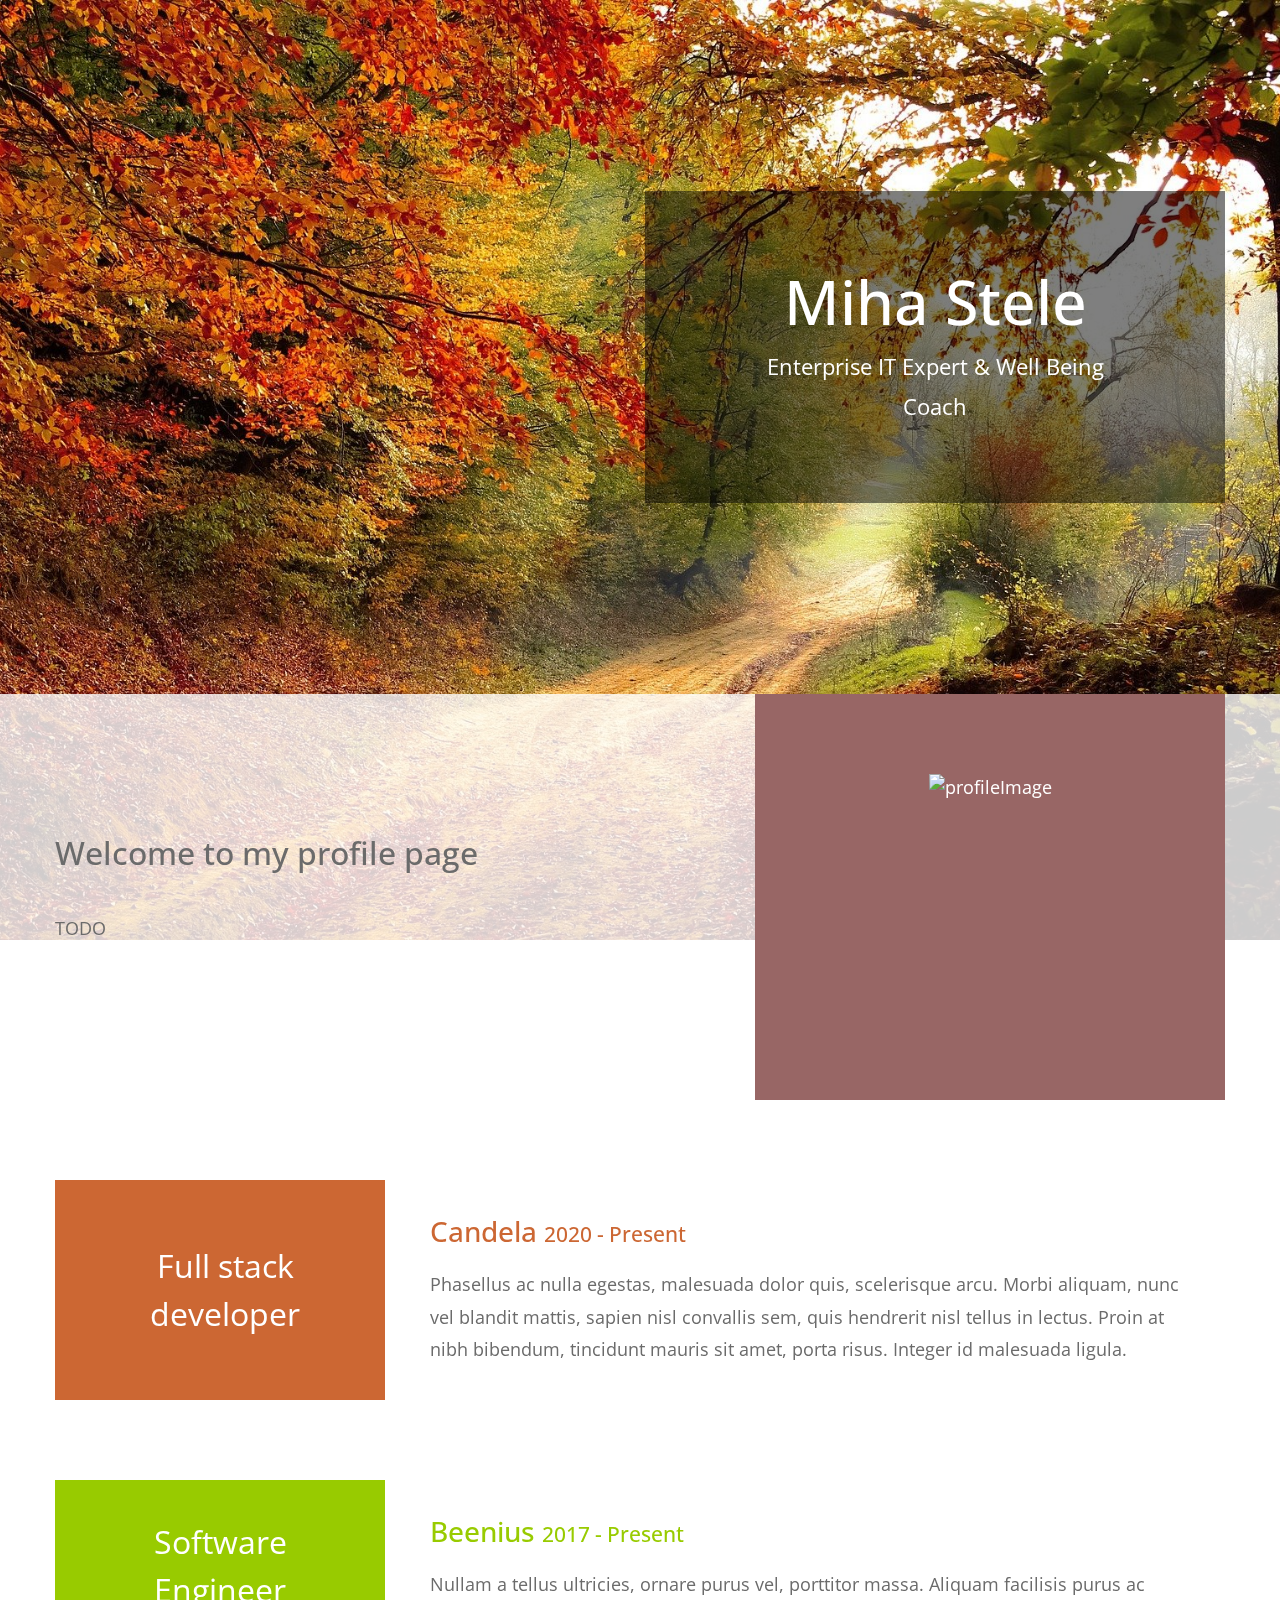
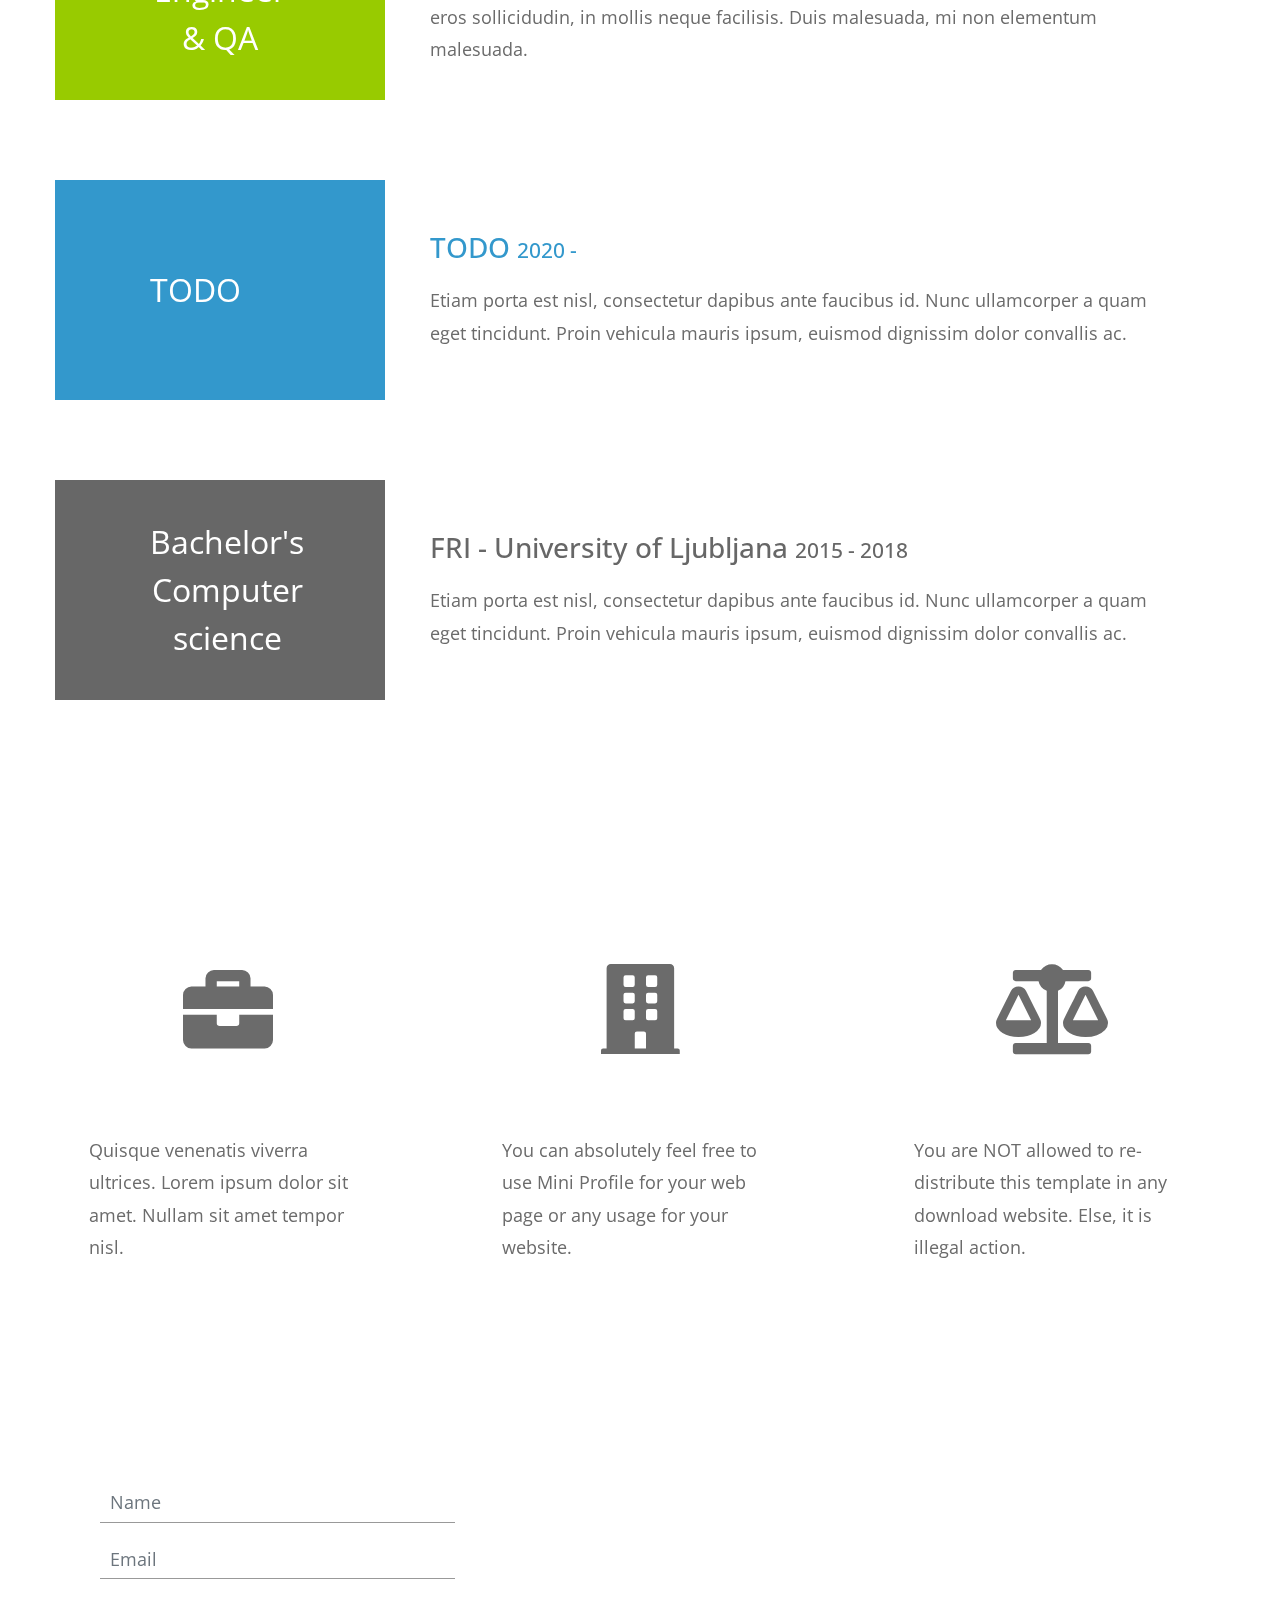
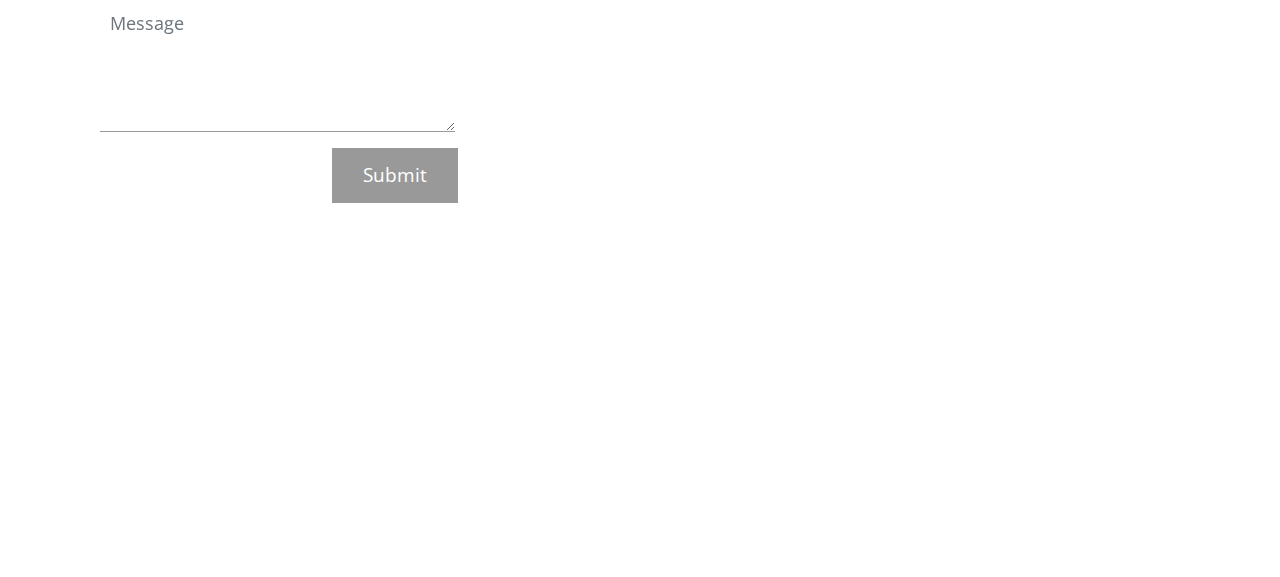
==== commit 07bba1fd: "test" ====
--- a/index.html
+++ b/index.html
@@ -26,7 +26,7 @@
             <div class="ml-auto mr-0 tm-bg-black-transparent text-white tm-brand-container-inner">
               <div class="tm-brand-container text-center">
                 <h1 class="tm-brand-name">Miha Stele</h1>
-                <p class="tm-brand-description mb-0">Enterprise IT Expert & Well Being coach</p>
+                <p class="tm-brand-description mb-0">Enterprise IT Expert & Well Being Coach</p>
               </div>
             </div>
           </div>
@@ -227,18 +227,23 @@
           </div>
         </div>
         <!-- row -->
-        <div class="row">
+        <!-- --- --- <div class="row">
           <footer class="col-12">
             <p class="text-center tm-copyright-text">
             Copyright 2020 Mini Profile Page 
             
             - Design: Template Mo</p>
           </footer>
-        </div>
-      </div>
+        </div>  -->
+      </div> 
       <!-- container -->
     </div>
     <!-- section -->
+
+    <section>
+      <div style="display: block; height: 200px; width: 100vw;"></div>
+    </section>
+
     <script src="js/jquery.min.js"></script>
     <script src="js/parallax.min.js"></script>
     <script>
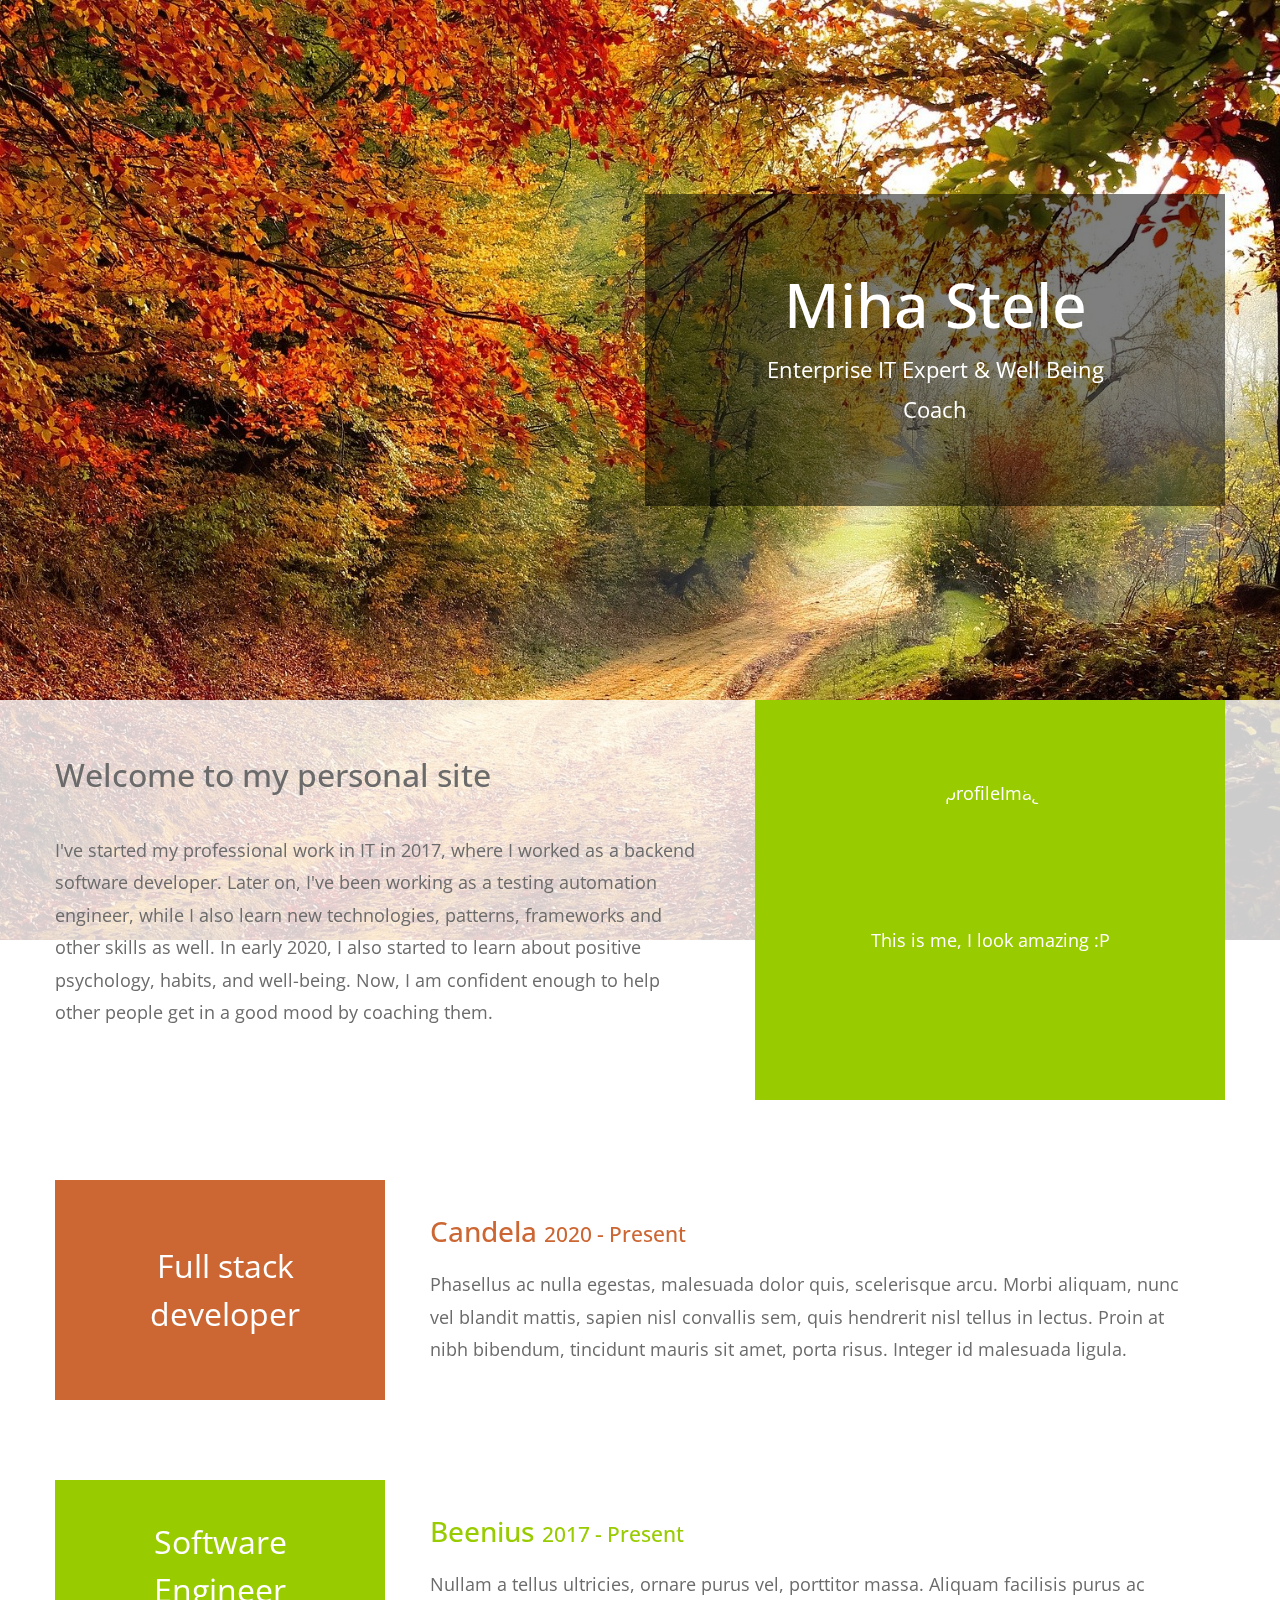
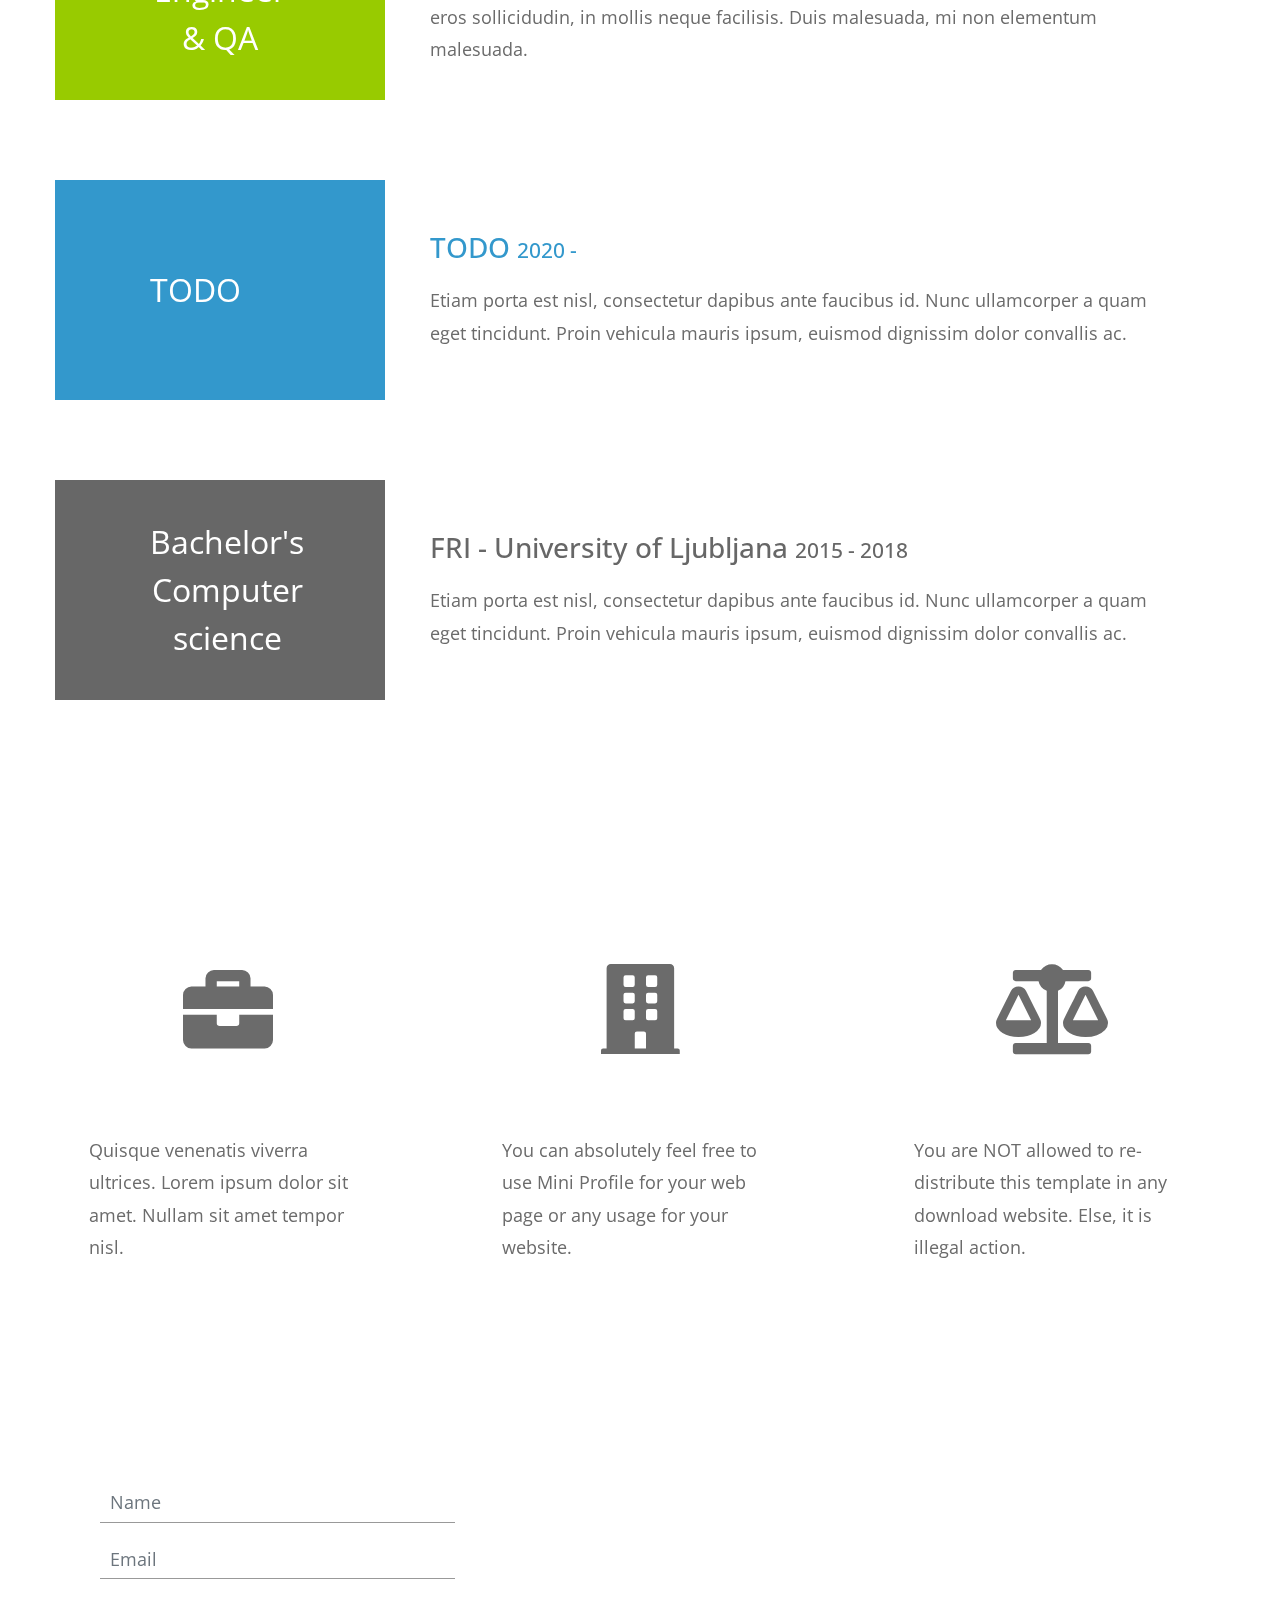
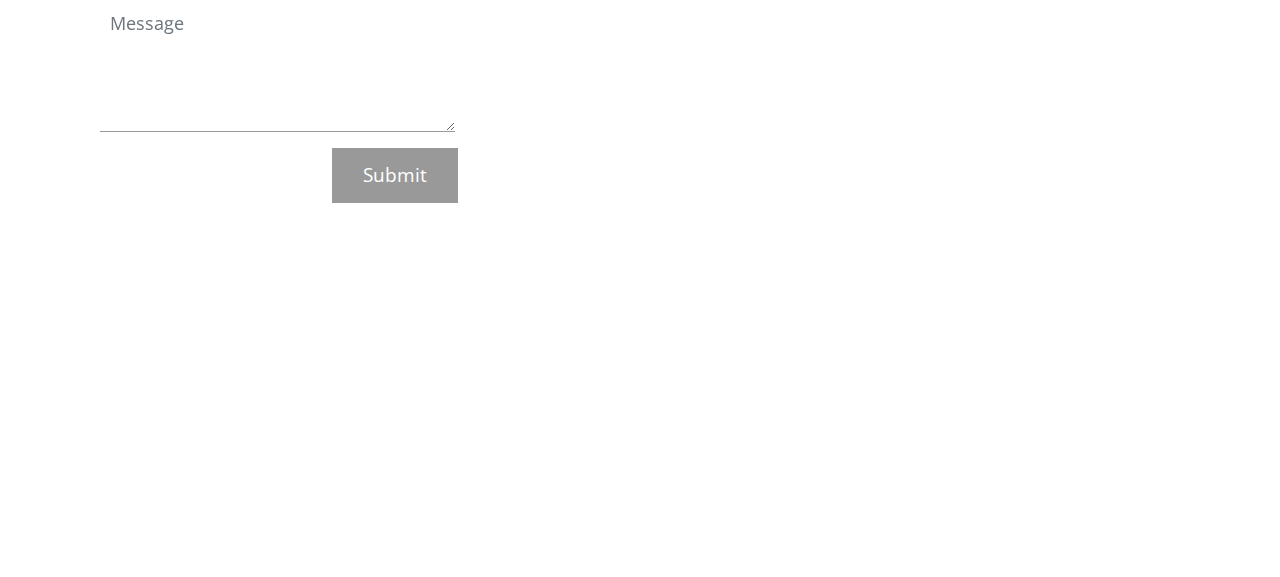
==== commit c344dc85: "minor fix" ====
--- a/index.html
+++ b/index.html
@@ -40,21 +40,26 @@
             <!-- White transparent bg -->
             <div class="col-md-7 tm-welcome-left-col">
               <div class="tm-welcome-left">
-                <h2 class="tm-welcome-title">Welcome to my profile page</h2>
-                <p class="pb-0">TODO</p>
+                <h2 class="tm-welcome-title">Welcome to my personal site</h2>
+                <p class="pb-0">I've started my professional work in IT in 2017, where I worked as a backend software developer.
+                  Later on, I've been working as a testing automation engineer, while I also learn new technologies,
+                  patterns, frameworks and other skills as well. In early 2020, I also started to learn about positive psychology, habits,
+                  and well-being. Now, I am confident enough to help other people get in a good mood by coaching them.
+                </p>
               </div>
             </div>
             <!-- Brown bg -->
             <div class="col-md-5">
-              <!--<div class="tm-welcome-right">
-                <i class="fas fa-4x fa-address-card p-3 tm-welcome-icon"></i>
-                <p class="mb-0">
-                  Please spread a word about templatemo website. Anyone can download free Bootstrap CSS templates.
-                </p>
+              <div class="tm-welcome-right">
+                <!-- <i class="fas fa-4x fa-address-card p-3 tm-welcome-icon"></i> -->
+                <img class="inline-avatar" src="img/avatar.jpg" alt="profileImage">
+                <p class="mb-0">
+                  This is me, I look amazing :P
+                </p>
+              </div>
+              <!-- <div class="tm-welcome-right">
+                <img style="display: inline-block;height: 256px;" src="img/avatar.jpg" alt="profileImage">
               </div> -->
-              <div class="tm-welcome-right">
-                <img style="display: inline-block;height: 256px;" src="img/avatar.jpg" alt="profileImage">
-              </div>
             </div>
           </div>
         </div>
--- a/css/templatemo-style.css
+++ b/css/templatemo-style.css
@@ -133,7 +133,7 @@
 
 .tm-welcome-right {
   color: white;
-  background-color: #986665;
+  background-color: #98cb00;
   padding: 80px 43px 70px;
   height: 100%;
   text-align: center;
@@ -342,3 +342,11 @@
     padding: 25px;
   }
 }
+
+
+.inline-avatar {
+  display: inline-block;
+  height: 128px;
+  margin-bottom: 16px;
+  border-radius: 50%;
+}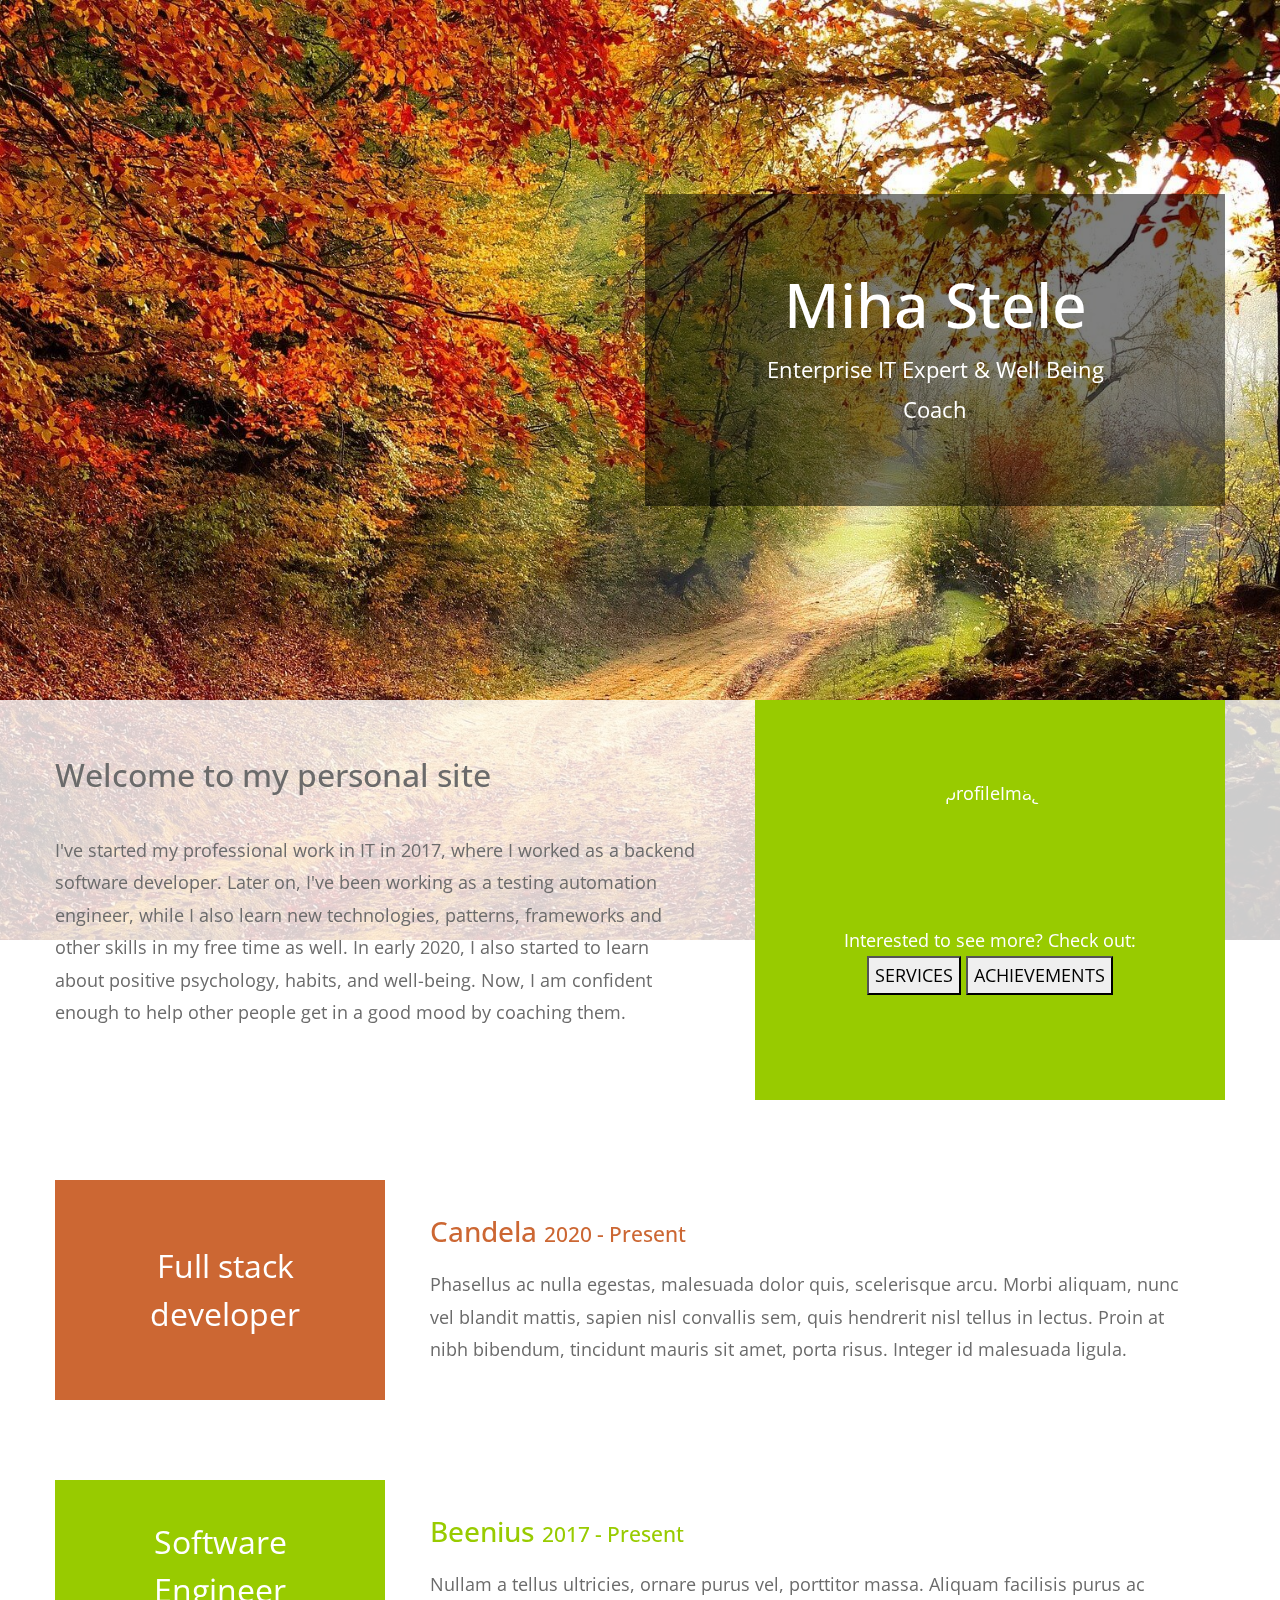
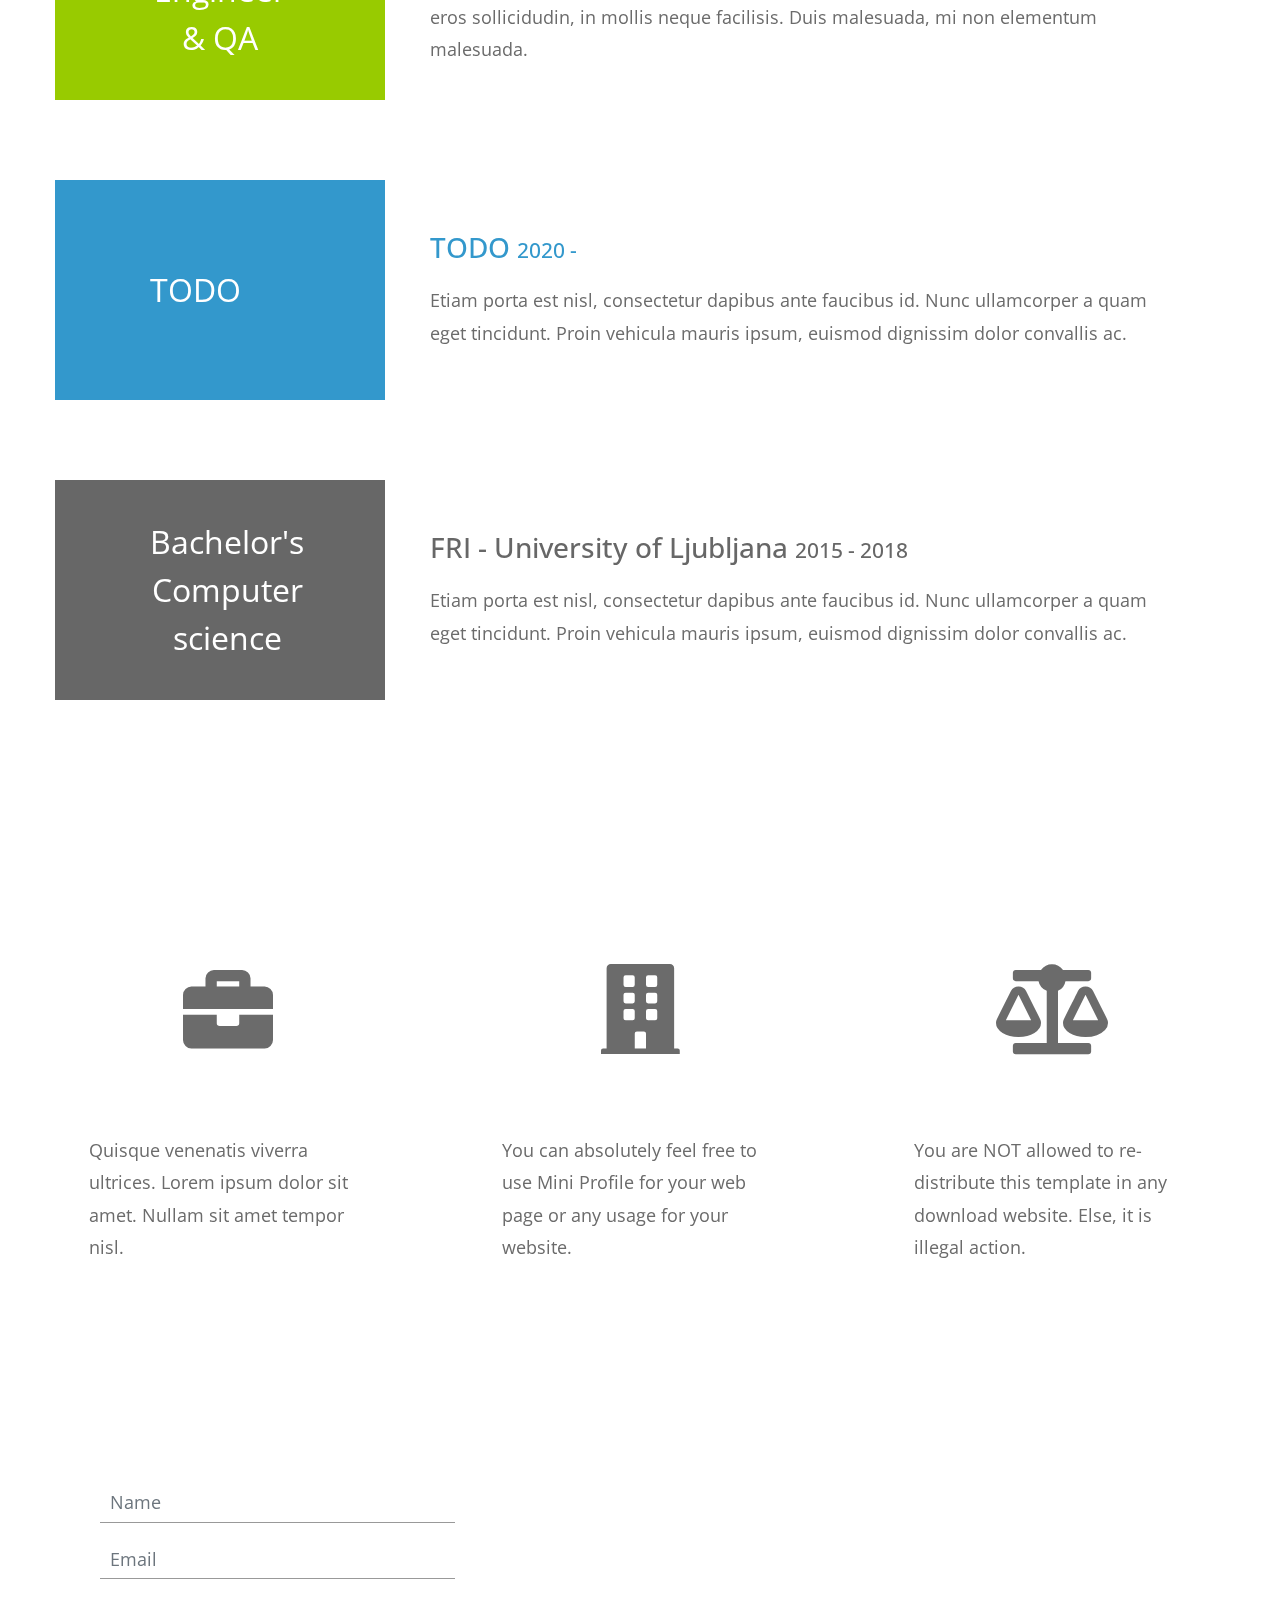
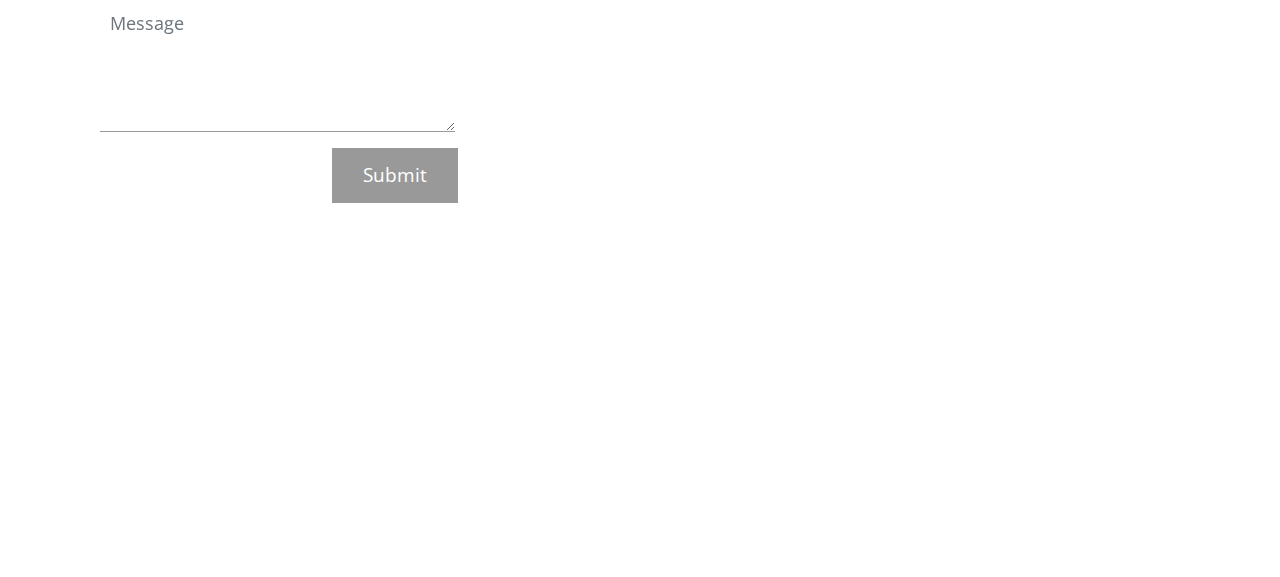
==== commit 0a2c672c: "gg" ====
--- a/index.html
+++ b/index.html
@@ -43,7 +43,7 @@
                 <h2 class="tm-welcome-title">Welcome to my personal site</h2>
                 <p class="pb-0">I've started my professional work in IT in 2017, where I worked as a backend software developer.
                   Later on, I've been working as a testing automation engineer, while I also learn new technologies,
-                  patterns, frameworks and other skills as well. In early 2020, I also started to learn about positive psychology, habits,
+                  patterns, frameworks and other skills in my free time as well. In early 2020, I also started to learn about positive psychology, habits,
                   and well-being. Now, I am confident enough to help other people get in a good mood by coaching them.
                 </p>
               </div>
@@ -54,7 +54,9 @@
                 <!-- <i class="fas fa-4x fa-address-card p-3 tm-welcome-icon"></i> -->
                 <img class="inline-avatar" src="img/avatar.jpg" alt="profileImage">
                 <p class="mb-0">
-                  This is me, I look amazing :P
+                  Interested to see more? Check out:<br>
+                  <button>SERVICES</button>
+                  <button>ACHIEVEMENTS</button>
                 </p>
               </div>
               <!-- <div class="tm-welcome-right">
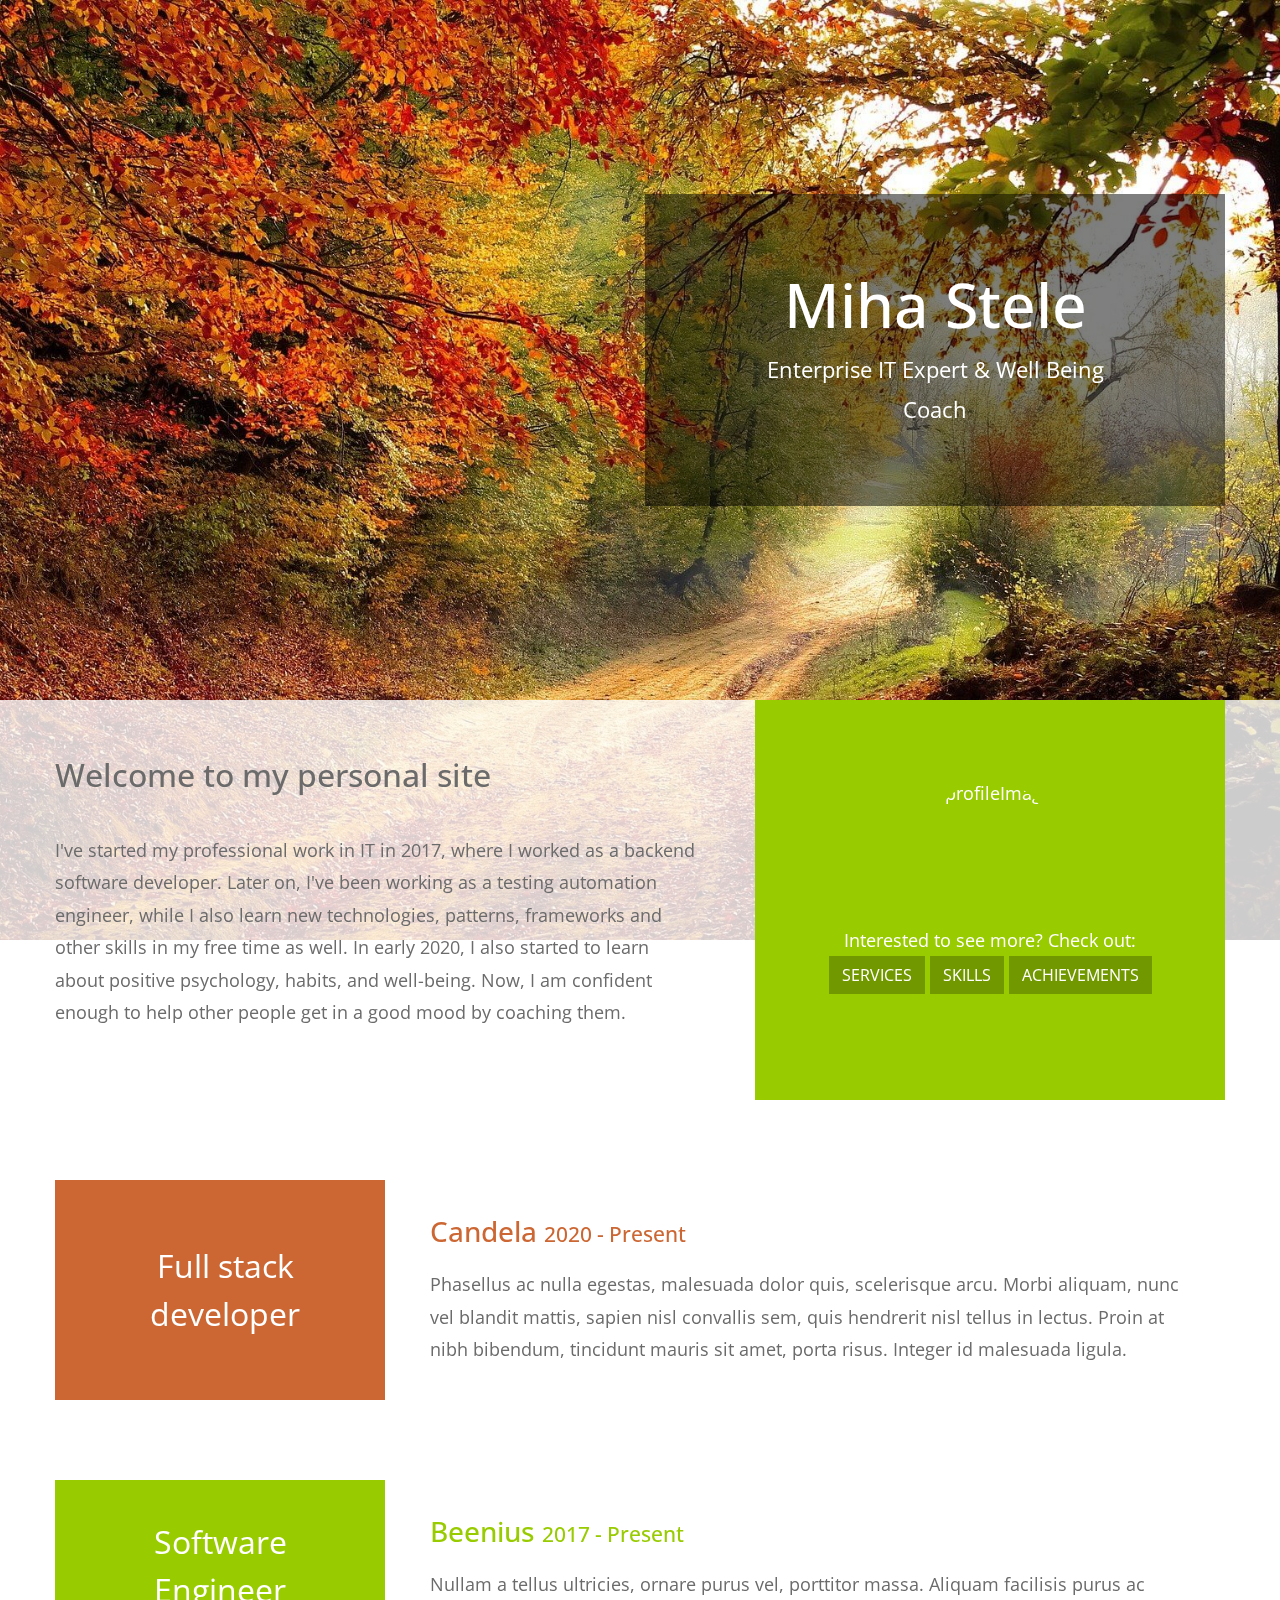
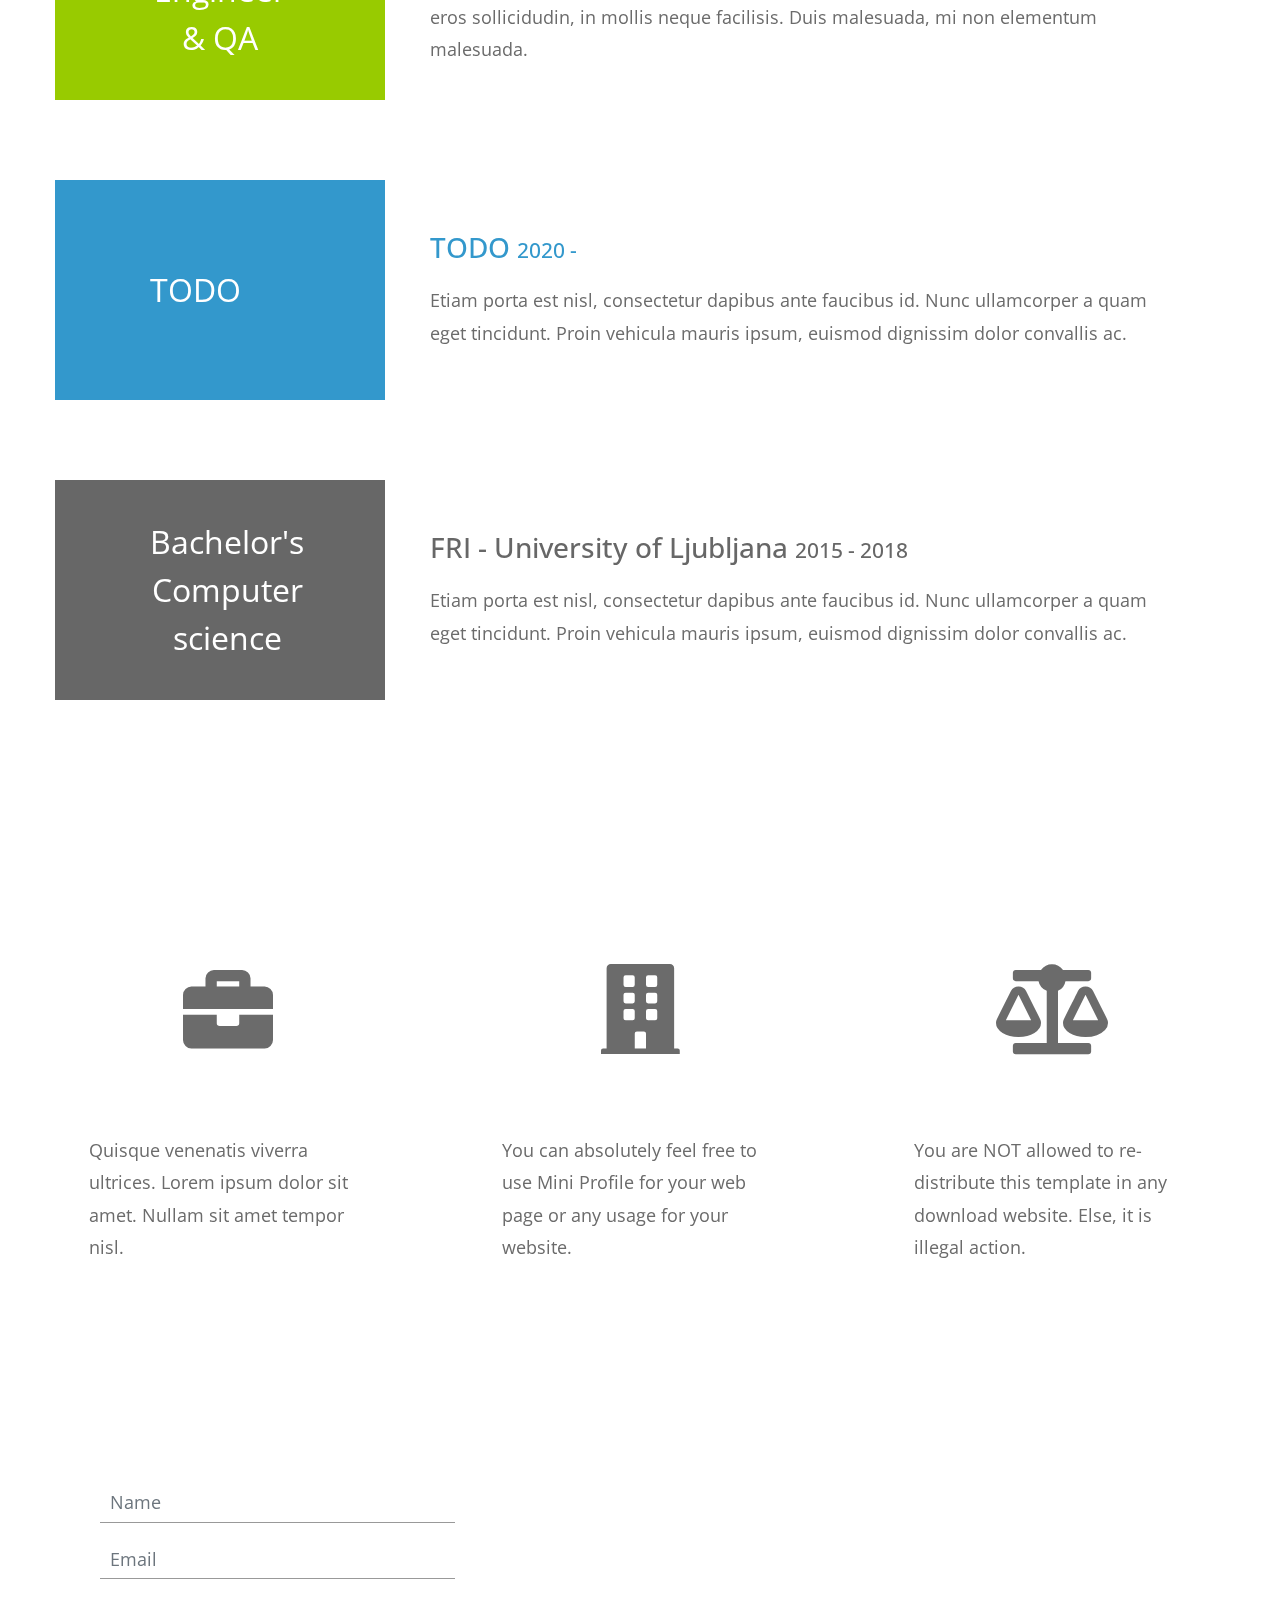
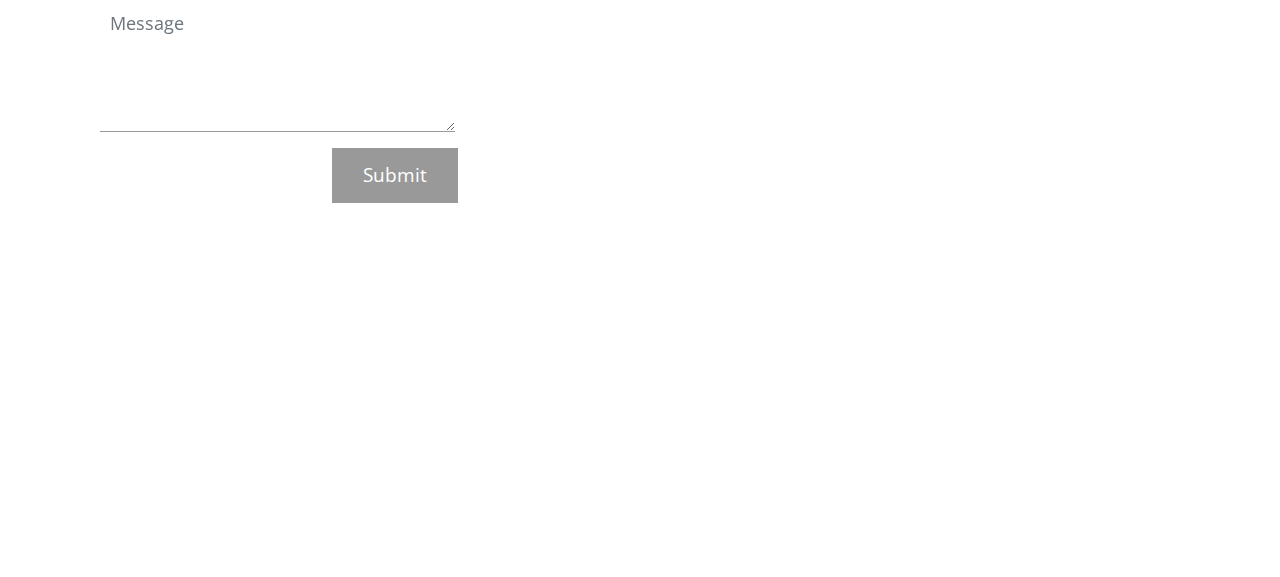
==== commit 0c75b2e4: "responsive button" ====
--- a/index.html
+++ b/index.html
@@ -55,8 +55,9 @@
                 <img class="inline-avatar" src="img/avatar.jpg" alt="profileImage">
                 <p class="mb-0">
                   Interested to see more? Check out:<br>
-                  <button>SERVICES</button>
-                  <button>ACHIEVEMENTS</button>
+                  <a class="btn rounded-0 text-white custombtn">SERVICES</a>
+                  <a class="btn rounded-0 text-white custombtn">SKILLS</a>
+                  <a class="btn rounded-0 text-white custombtn">ACHIEVEMENTS</a>
                 </p>
               </div>
               <!-- <div class="tm-welcome-right">
--- a/css/templatemo-style.css
+++ b/css/templatemo-style.css
@@ -145,6 +145,15 @@
   text-align: center;
 }
 
+.custombtn{
+  background-color: #729800;
+}
+
+.custombtn:hover{
+  background-color: #c3ff10;
+  transform: scale(1.1);
+}
+
 /*
   Portfolio section
 */
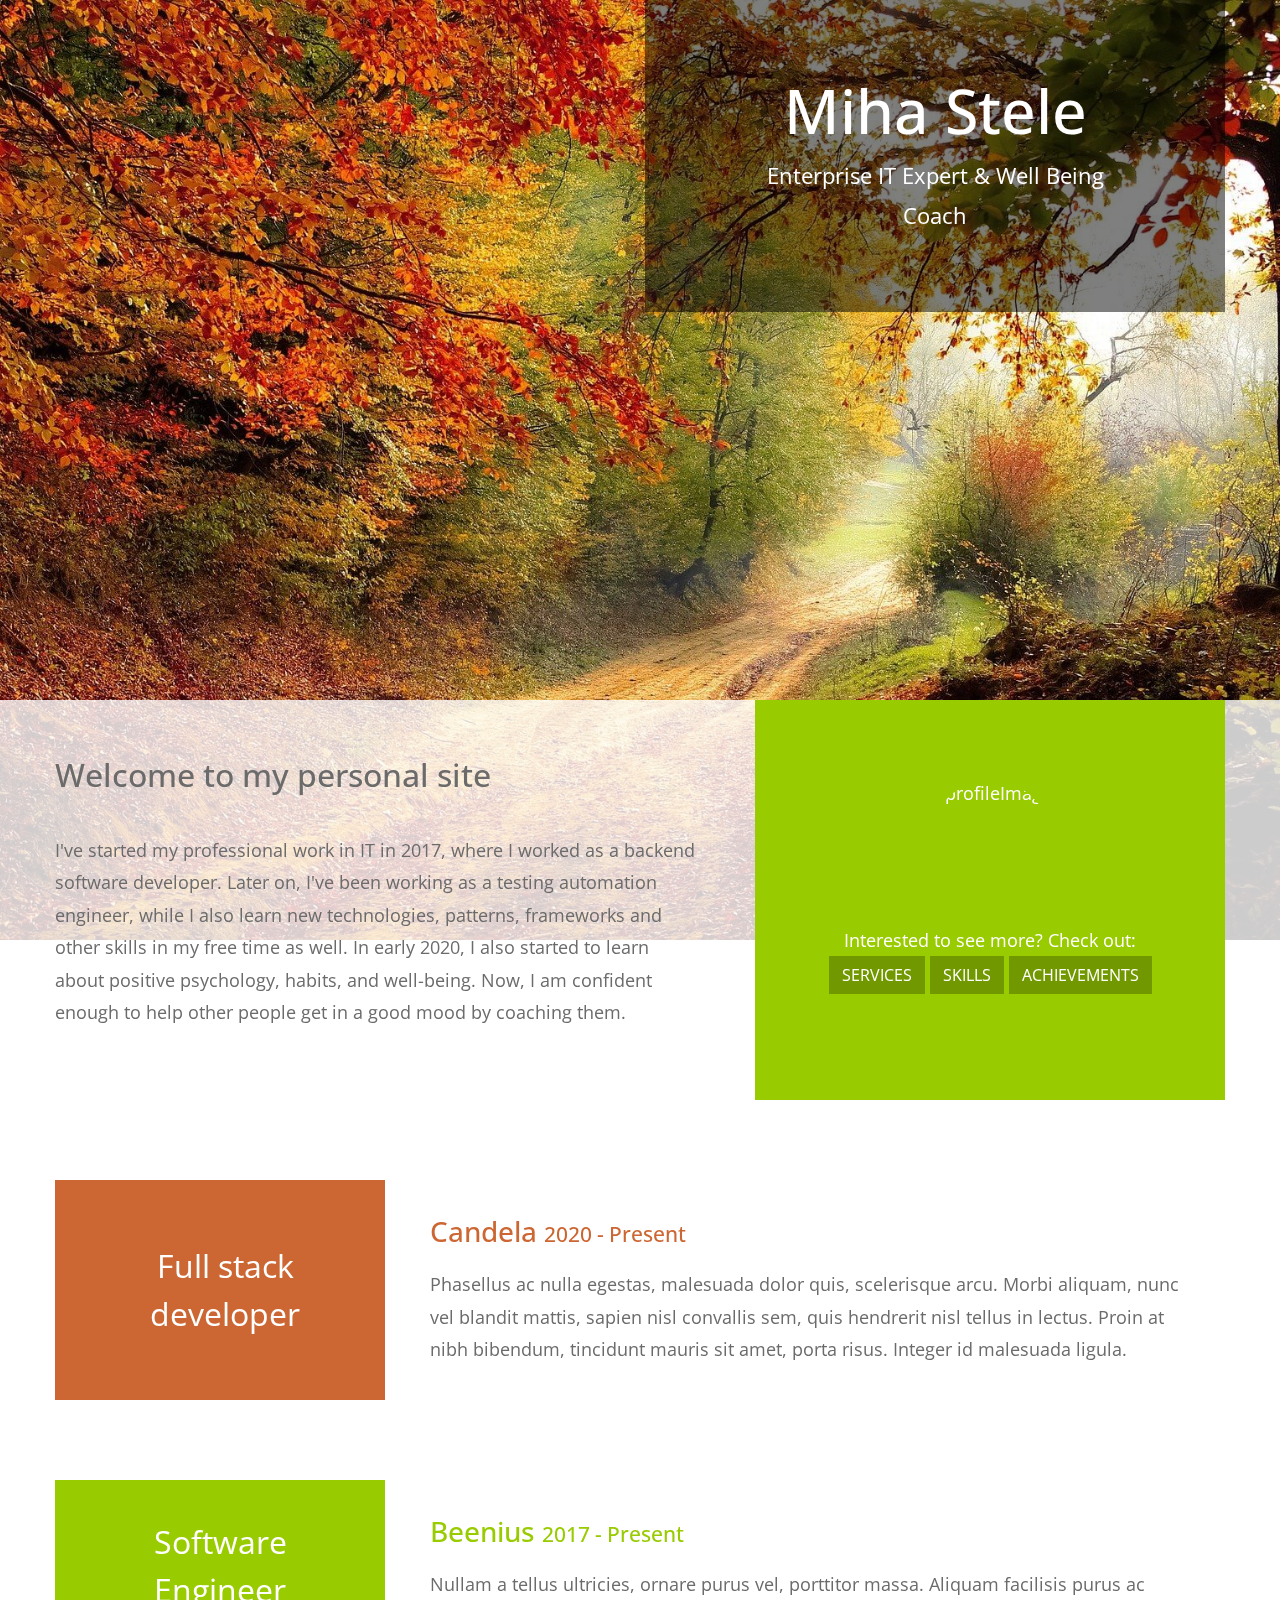
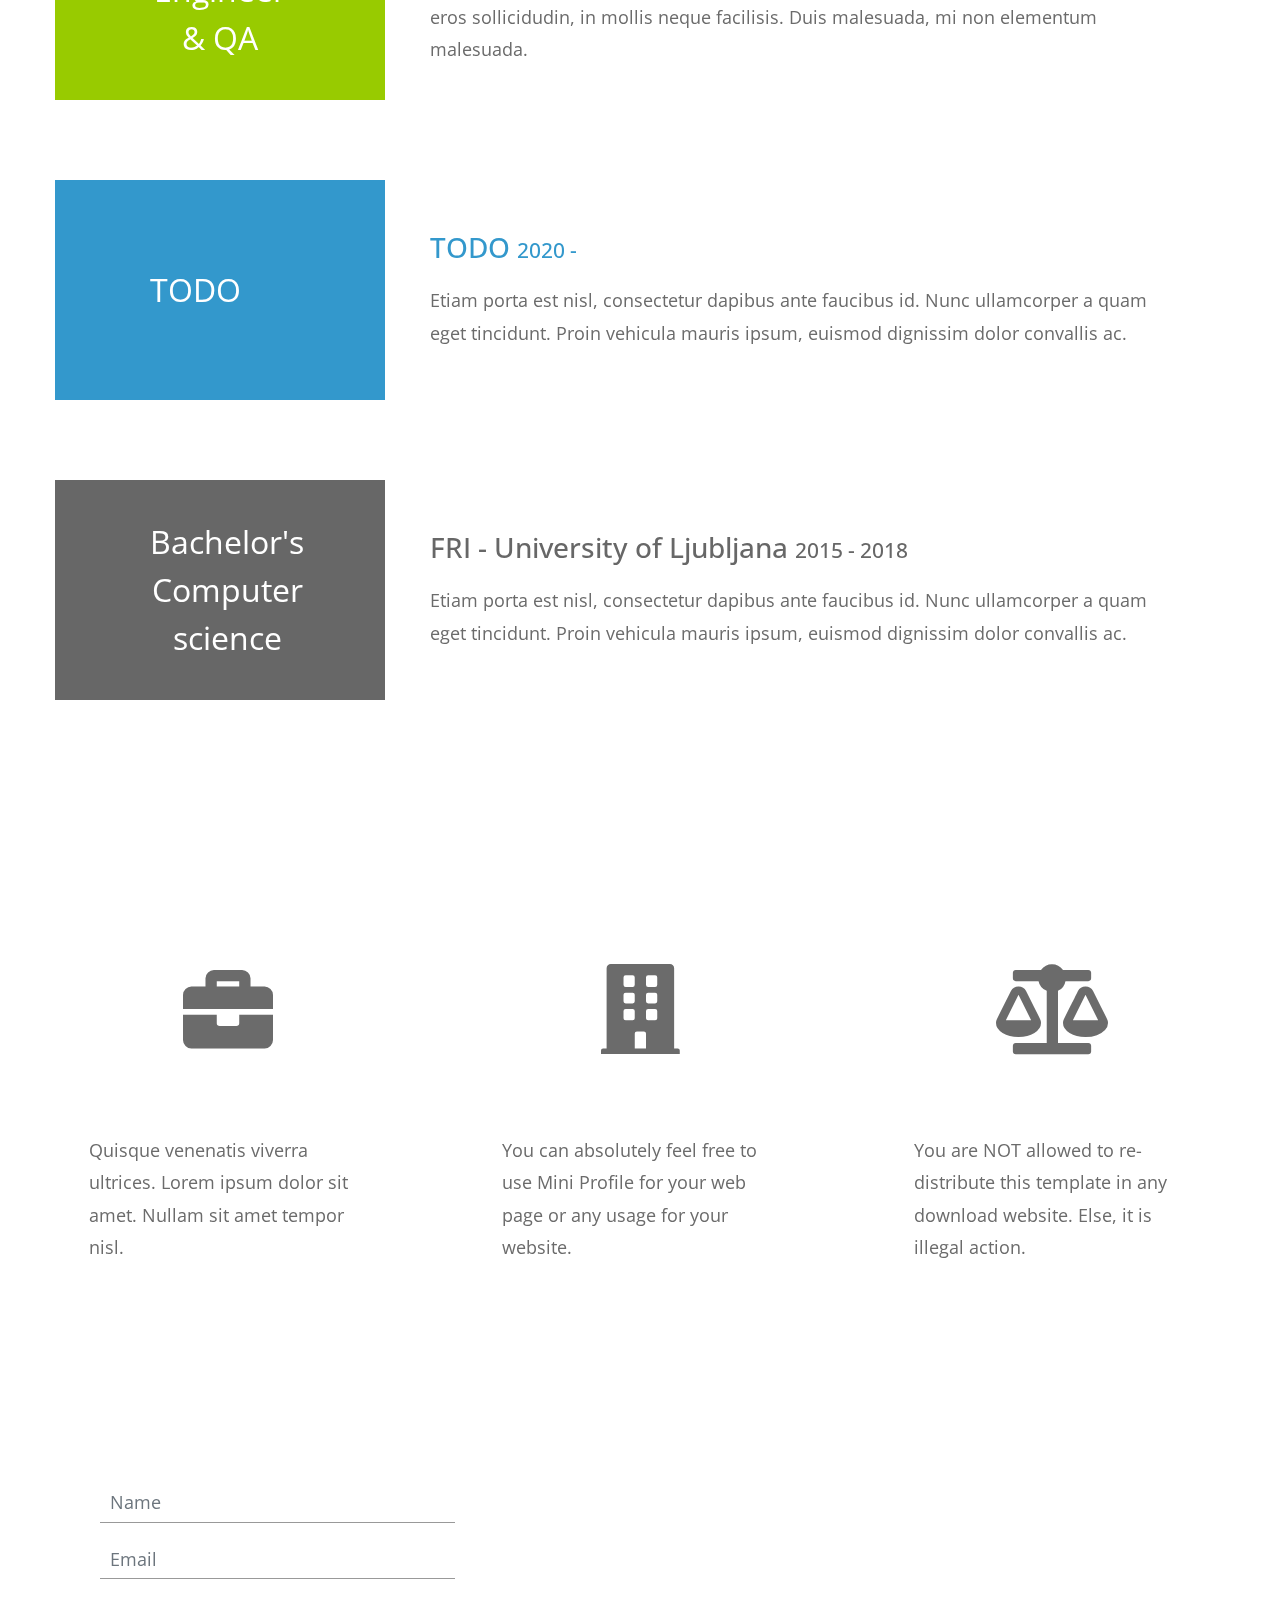
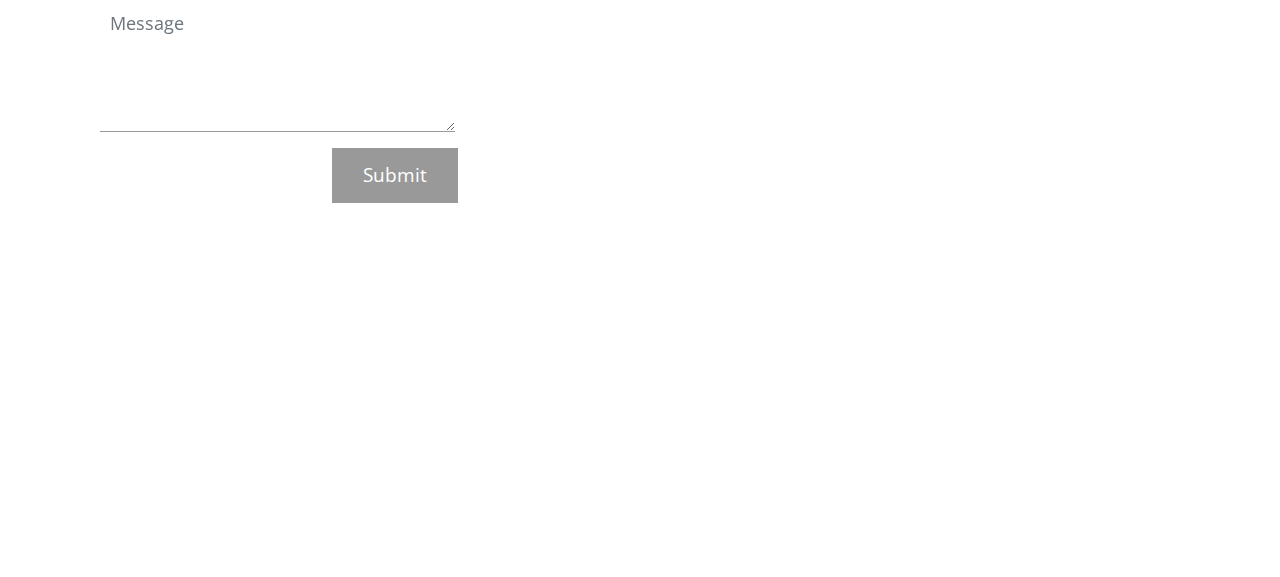
==== commit 71817132: "test" ====
--- a/index.html
+++ b/index.html
@@ -254,7 +254,7 @@
 
     <script src="js/jquery.min.js"></script>
     <script src="js/parallax.min.js"></script>
-    <script>
+    <!--<script>
       function detectMsBrowser() {
         using_ms_browser =
           navigator.appName == "Microsoft Internet Explorer" ||
@@ -286,6 +286,6 @@
           setBrandMarginTop();
         });
       });
-    </script>
+    </script>-->
   </body>
 </html>--- a/css/templatemo-style.css
+++ b/css/templatemo-style.css
@@ -72,12 +72,10 @@
 */
 #tmWelcome {
   position: relative;
-  display: flex;
   align-items: center;
 }
 
 .tm-brand-container-outer {
-  margin-top: -400px;
 }
 
 .tm-brand-container-inner {
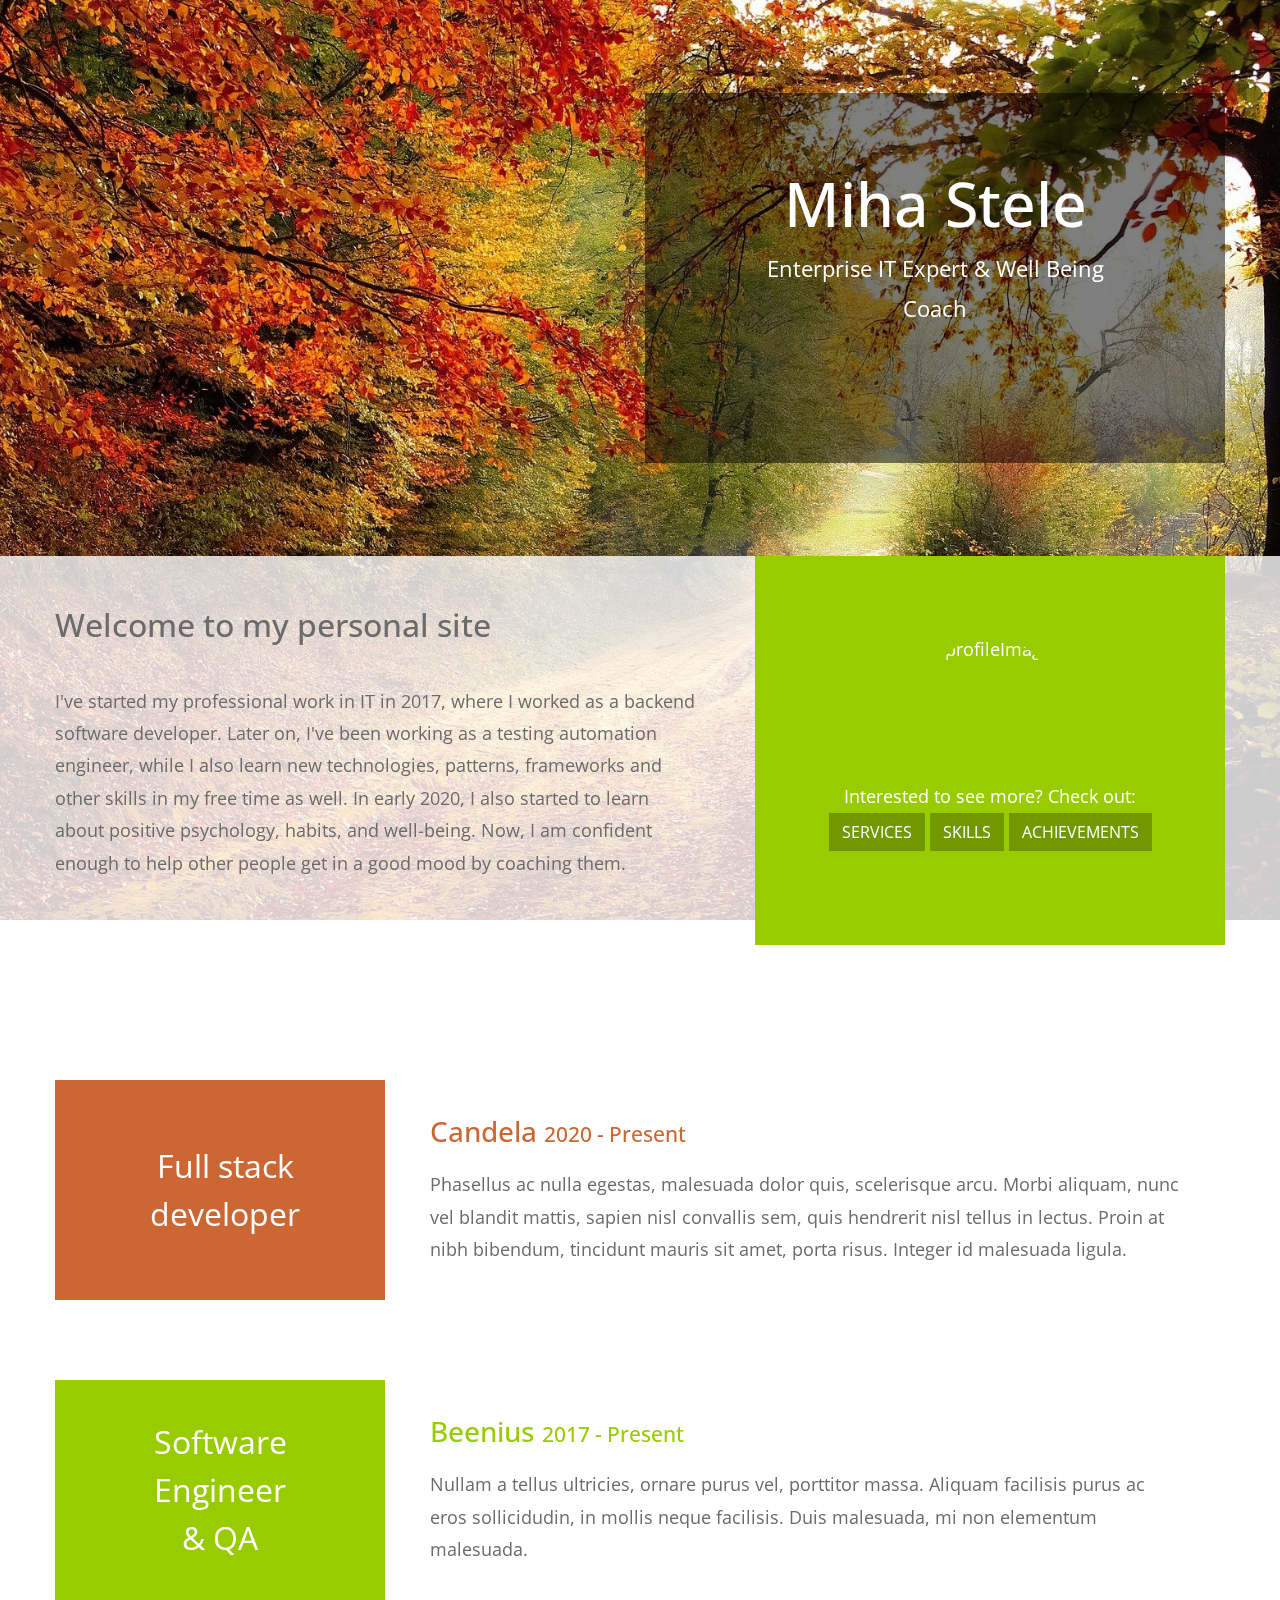
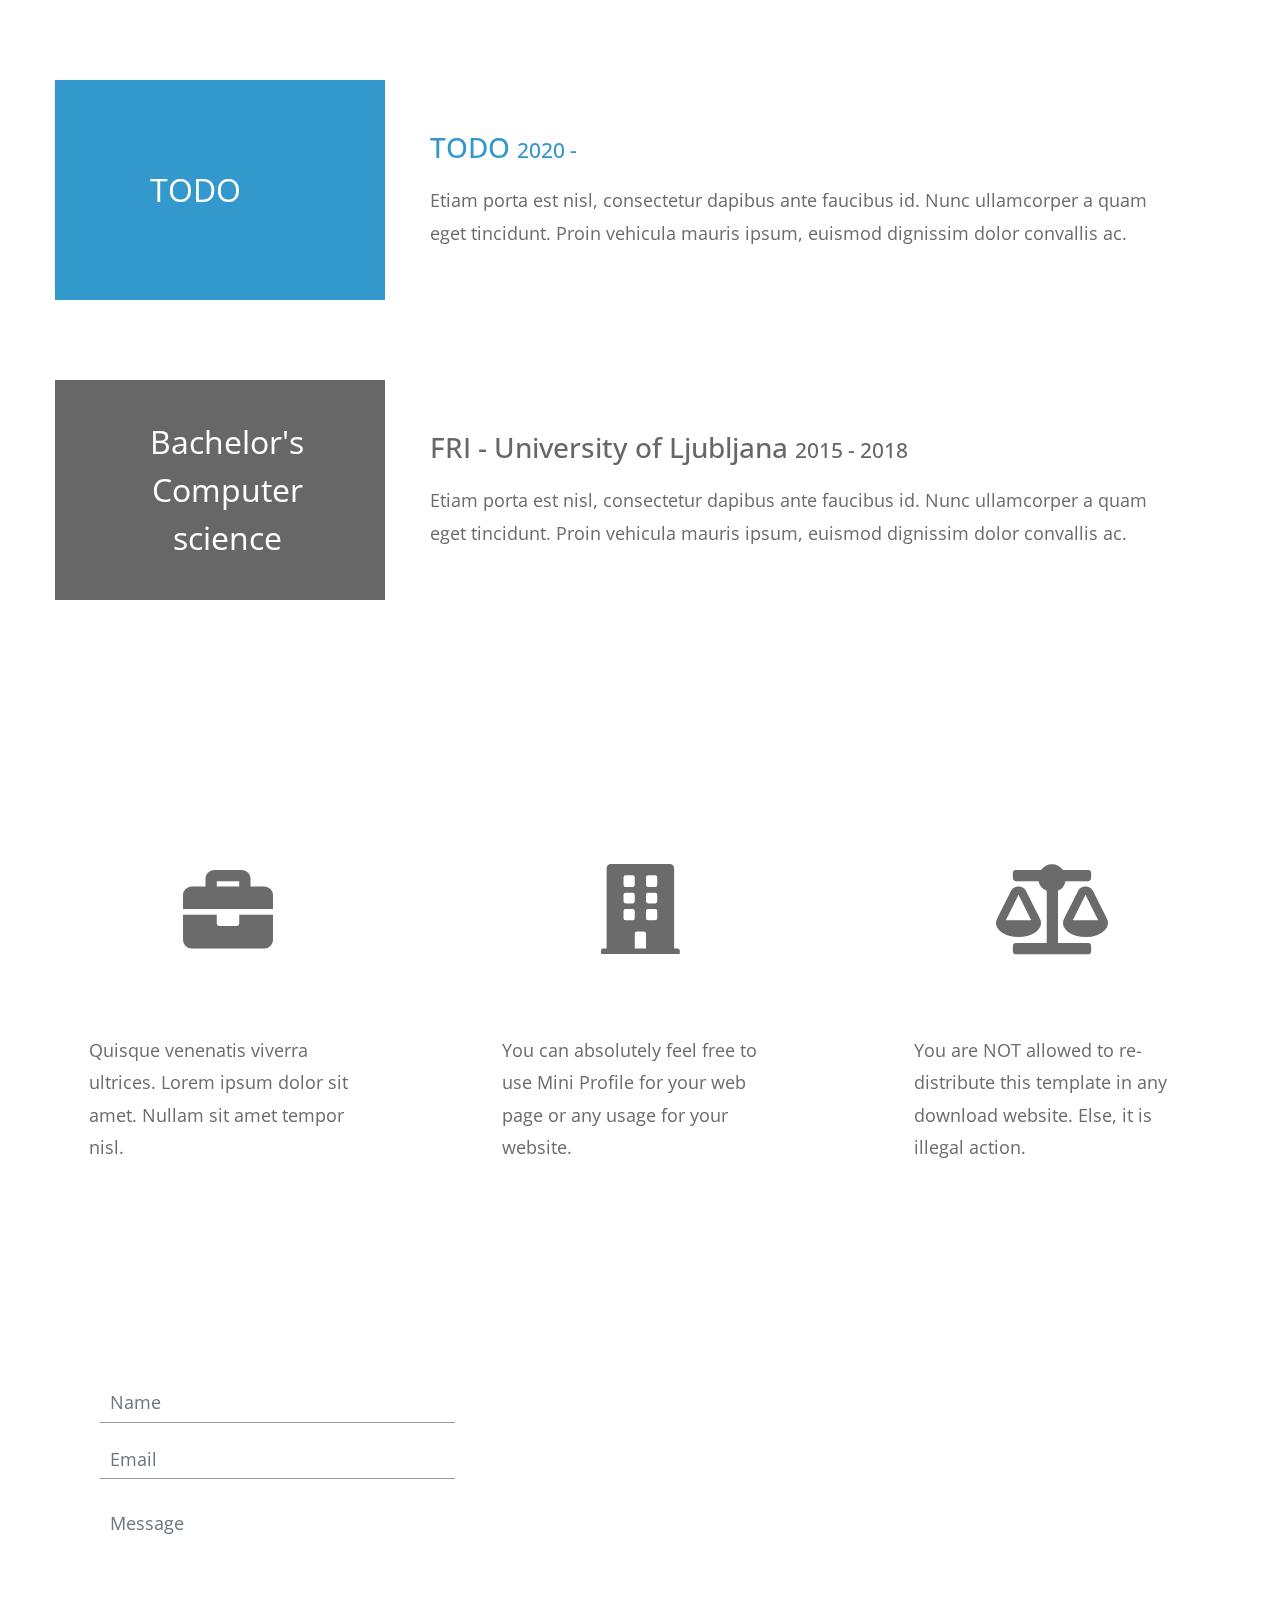
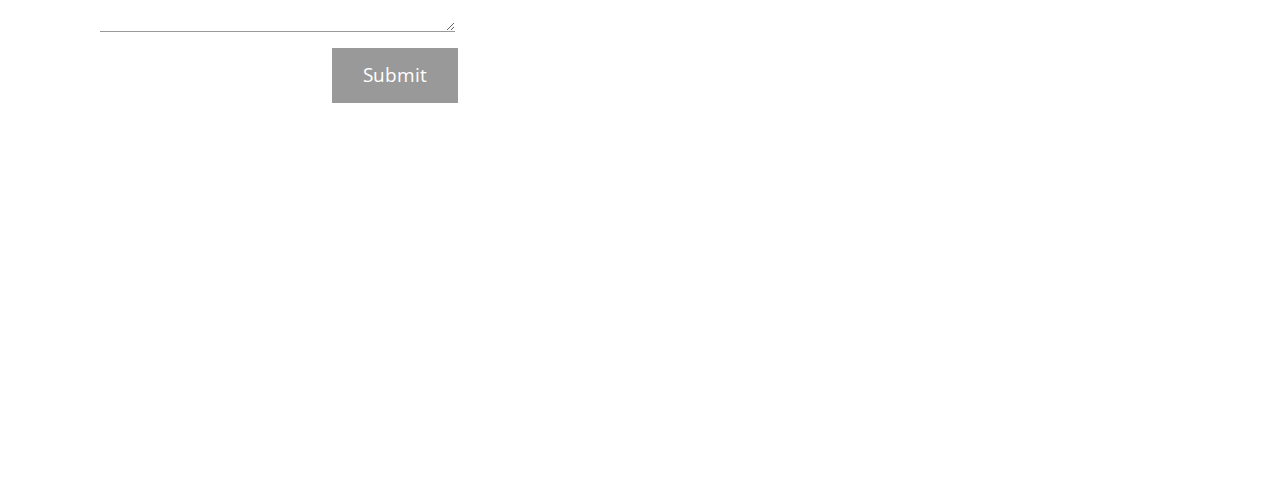
==== commit db264a1f: "fixing layout" ====
--- a/index.html
+++ b/index.html
@@ -19,7 +19,7 @@
     <!-- Welcome Section -->
     <section id="tmWelcome" class="parallax-window" data-parallax="scroll" data-image-src="img/mini-profile-bg-01.jpg">
       <div class="container-fluid tm-brand-container-outer">
-        <div class="row">
+        <div class="row h-20">
           <div class="col-12">
             <!-- Logo Area -->
             <!-- Black transparent bg -->
@@ -33,8 +33,8 @@
         </div>
       </div>
 
-      <div class="tm-bg-white-transparent tm-welcome-container">
-        <div class="container-fluid">
+      <div class="tm-bg-white-transparent tm-welcome-container h-gr">
+        <div class="container-fluid resize">
           <div class="row h-100">
             <!-- Welcome Text -->
             <!-- White transparent bg -->
--- a/css/templatemo-style.css
+++ b/css/templatemo-style.css
@@ -75,7 +75,28 @@
   align-items: center;
 }
 
+/* goldren ration calc */
+h-10{
+  height:10.3% !important
+}
+
+h-gr{
+  height:38.2% !important
+}
+
+/*
+h-gr{
+  height:38.2% !important
+}
+*/
+
+/*
 .tm-brand-container-outer {
+  
+} */
+
+.resize{
+  height: 38.2vh;
 }
 
 .tm-brand-container-inner {
@@ -84,7 +105,9 @@
 }
 
 .tm-brand-container {
+  margin-top: 10.3vh;
   padding: 75px 110px;
+  height: 41.2vh;
 }
 
 .tm-brand-name {
@@ -96,7 +119,8 @@
 }
 
 .parallax-window {
-  min-height: 1100px;
+  min-height: 1000px;
+  /* min-height: 1100px;*/
   background: transparent;
 }
 
@@ -105,10 +129,9 @@
 }
 
 .tm-welcome-container {
+  margin-top: 10.3vh;
   min-height: 400px;
-  position: absolute;
-  bottom: 0;
-  left: 0;
+  /*position: absolute;*/
   width: 100%;
   display: flex;
   align-items: stretch;
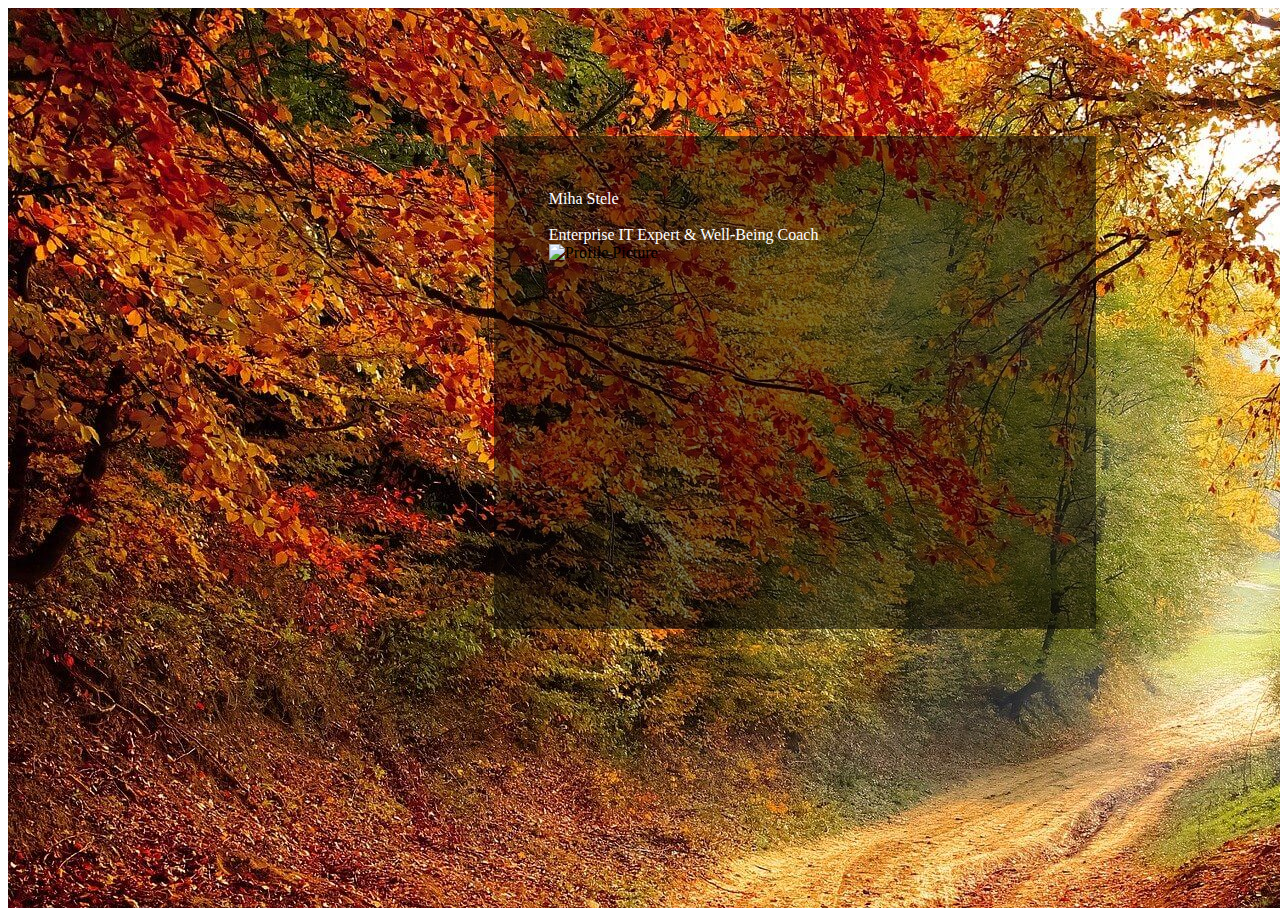
==== commit fa03cd95: "renew" ====
--- a/index.html
+++ b/index.html
@@ -1,291 +1,47 @@
 <!DOCTYPE html>
 <html lang="en">
-  <head>
-    <meta charset="UTF-8" />
-    <meta name="viewport" content="width=device-width, initial-scale=1.0" />
-    <meta http-equiv="X-UA-Compatible" content="ie=edge" />
-    <link rel="stylesheet" href="https://fonts.googleapis.com/css?family=Open+Sans:400,600" />
-    <link rel="stylesheet" href="css/all.min.css" />
-    <link rel="stylesheet" href="css/bootstrap.min.css" />
-    <link rel="stylesheet" href="css/templatemo-style.css" />
-    <title>Miha Stele</title>
-    
-<!--
-Mini Profile Template
-https://templatemo.com/tm-530-mini-profile
--->
-  </head>
-  <body>
-    <!-- Welcome Section -->
-    <section id="tmWelcome" class="parallax-window" data-parallax="scroll" data-image-src="img/mini-profile-bg-01.jpg">
-      <div class="container-fluid tm-brand-container-outer">
-        <div class="row h-20">
-          <div class="col-12">
-            <!-- Logo Area -->
-            <!-- Black transparent bg -->
-            <div class="ml-auto mr-0 tm-bg-black-transparent text-white tm-brand-container-inner">
-              <div class="tm-brand-container text-center">
-                <h1 class="tm-brand-name">Miha Stele</h1>
-                <p class="tm-brand-description mb-0">Enterprise IT Expert & Well Being Coach</p>
-              </div>
+
+<head>
+  <meta charset="UTF-8" />
+  <meta name="viewport" content="width=device-width, initial-scale=1.0" />
+  <meta http-equiv="X-UA-Compatible" content="ie=edge" />
+  <link rel="stylesheet" href="https://fonts.googleapis.com/css?family=Open+Sans:400,600" />
+  <link rel="stylesheet" href="https://cdn.jsdelivr.net/npm/bootstrap@4.5.3/dist/css/bootstrap.min.css"
+    integrity="sha384-TX8t27EcRE3e/ihU7zmQxVncDAy5uIKz4rEkgIXeMed4M0jlfIDPvg6uqKI2xXr2" crossorigin="anonymous">
+  <link rel="stylesheet" href="vendors/css/style.css" />
+  <link rel="stylesheet" href="src/css/main.css" />
+  <title>Miha Stele</title>
+</head>
+
+<body>
+
+  <section id="headersection">
+    <div class="headcontainer">
+      <div class="row top-128">
+        <div class="ib hcol">
+          <div class="row">
+            <div class="col-sm text-white">
+              Miha Stele <br> <br>
+              Enterprise IT Expert & Well-Being Coach
+            </div>
+            <div class="col-sm">
+              <img class="size200px" src="src/img/avatar.jpg" alt="Profile Picture">
             </div>
           </div>
         </div>
       </div>
+    </div>
+  </section>
 
-      <div class="tm-bg-white-transparent tm-welcome-container h-gr">
-        <div class="container-fluid resize">
-          <div class="row h-100">
-            <!-- Welcome Text -->
-            <!-- White transparent bg -->
-            <div class="col-md-7 tm-welcome-left-col">
-              <div class="tm-welcome-left">
-                <h2 class="tm-welcome-title">Welcome to my personal site</h2>
-                <p class="pb-0">I've started my professional work in IT in 2017, where I worked as a backend software developer.
-                  Later on, I've been working as a testing automation engineer, while I also learn new technologies,
-                  patterns, frameworks and other skills in my free time as well. In early 2020, I also started to learn about positive psychology, habits,
-                  and well-being. Now, I am confident enough to help other people get in a good mood by coaching them.
-                </p>
-              </div>
-            </div>
-            <!-- Brown bg -->
-            <div class="col-md-5">
-              <div class="tm-welcome-right">
-                <!-- <i class="fas fa-4x fa-address-card p-3 tm-welcome-icon"></i> -->
-                <img class="inline-avatar" src="img/avatar.jpg" alt="profileImage">
-                <p class="mb-0">
-                  Interested to see more? Check out:<br>
-                  <a class="btn rounded-0 text-white custombtn">SERVICES</a>
-                  <a class="btn rounded-0 text-white custombtn">SKILLS</a>
-                  <a class="btn rounded-0 text-white custombtn">ACHIEVEMENTS</a>
-                </p>
-              </div>
-              <!-- <div class="tm-welcome-right">
-                <img style="display: inline-block;height: 256px;" src="img/avatar.jpg" alt="profileImage">
-              </div> -->
-            </div>
-          </div>
-        </div>
-      </div>
-    </section>
-    <!-- End Welcome section -->
 
-    <!-- Portfolio section -->
-    <section id="tmPortfolio">
-      <div class="container-fluid">
-        <div class="row">
-          <div class="col-12">
+  <script src="https://code.jquery.com/jquery-3.5.1.slim.min.js"
+    integrity="sha384-DfXdz2htPH0lsSSs5nCTpuj/zy4C+OGpamoFVy38MVBnE+IbbVYUew+OrCXaRkfj"
+    crossorigin="anonymous"></script>
+  <script src="https://cdn.jsdelivr.net/npm/bootstrap@4.5.3/dist/js/bootstrap.bundle.min.js"
+    integrity="sha384-ho+j7jyWK8fNQe+A12Hb8AhRq26LrZ/JpcUGGOn+Y7RsweNrtN/tE3MoK7ZeZDyx"
+    crossorigin="anonymous"></script>
+  <!-- TODO think of tradoff between effetcs and performance-->
+  <!--<script src="vendors/js/enllax.js-1.1.0/jquery.enllax.min.js"></script>-->
+</body>
 
-            <div class="tm-portfolio-item">
-              <div class="tm-portfolio-name text-white tm-bg-orange">
-                Full stack developer
-              </div>
-              <div class="tm-portfolio-description">
-                <h3 class="tm-text-orange">
-                  Candela
-                  <span class="tm-title-small">2020 - Present</span>
-                </h3>
-                <p class="mb-0">
-                  Phasellus ac nulla egestas, malesuada dolor quis, scelerisque
-                  arcu. Morbi aliquam, nunc vel blandit mattis, sapien nisl
-                  convallis sem, quis hendrerit nisl tellus in lectus. Proin at
-                  nibh bibendum, tincidunt mauris sit amet, porta risus. Integer
-                  id malesuada ligula.
-                </p>
-              </div>
-            </div>
-
-            <div class="tm-portfolio-item">
-              <div class="tm-portfolio-name text-white tm-bg-green">
-                Software Engineer & QA
-              </div>
-              <div class="tm-portfolio-description">
-                <h3 class="tm-text-green">
-                  Beenius
-                  <span class="tm-title-small">2017 - Present</span>
-                </h3>
-                <p class="mb-0">
-                  Nullam a tellus ultricies, ornare purus vel, porttitor massa.
-                  Aliquam facilisis purus ac eros sollicidudin, in mollis neque
-                  facilisis. Duis malesuada, mi non elementum malesuada.
-                </p>
-              </div>
-            </div>
-
-            
-
-            <div class="tm-portfolio-item">
-              <div class="tm-portfolio-name text-white tm-bg-blue">
-                TODO
-              </div>
-              <div class="tm-portfolio-description">
-                <h3 class="tm-text-blue">
-                  TODO
-                  <span class="tm-title-small">2020 -</span>
-                </h3>
-                <p class="mb-0">
-                  Etiam porta est nisl, consectetur dapibus ante faucibus id.
-                  Nunc ullamcorper a quam eget tincidunt. Proin vehicula mauris
-                  ipsum, euismod dignissim dolor convallis ac.
-                </p>
-              </div>
-            </div>
-
-            <div class="tm-portfolio-item">
-              <div class="tm-portfolio-name text-white tm-bg-dark-gray">
-                Bachelor's Computer science
-              </div>
-              <div class="tm-portfolio-description">
-                <h3 class="tm-text-dark-gray">
-                  FRI - University of Ljubljana
-                  <span class="tm-title-small">
-                    2015 - 2018
-                  </span>
-                </h3>
-                <p class="mb-0">
-                  Etiam porta est nisl, consectetur dapibus ante faucibus id.
-                  Nunc ullamcorper a quam eget tincidunt. Proin vehicula mauris
-                  ipsum, euismod dignissim dolor convallis ac.
-                </p>
-              </div>
-            </div>
-          </div>
-        </div>
-      </div>
-    </section>
-    <!-- End portfolio section -->
-
-    <!-- Contact section -->
-    <div id="tmContact" class="parallax-window" data-parallax="scroll" data-image-src="img/mini-profile-bg-02.jpg">
-      <div class="container-fluid">
-        <div class="row">
-          <div class="col-12">
-            <div class="tm-contact-items-container">
-              <div class="tm-contact-item">
-                <i class="fas fa-5x fa-briefcase tm-contact-item-icon"></i>
-                <p class="mb-0">
-                  Quisque venenatis viverra ultrices. Lorem ipsum dolor sit
-                  amet. Nullam sit amet tempor nisl.
-                </p>
-              </div>
-              <div class="tm-contact-item">
-                <i class="fas fa-5x fa-building tm-contact-item-icon"></i>
-                <p class="mb-0">
-                  You can absolutely feel free to use Mini Profile for your web page or any usage for your website.
-                </p>
-              </div>
-
-              <div class="tm-contact-item">
-                <i class="fas fa-5x fa-balance-scale tm-contact-item-icon"></i>
-                <p class="mb-0">
-                  You are NOT allowed to re-distribute this template in any download website. Else, it is illegal action.
-                </p>
-              </div>
-            </div>
-          </div>
-        </div>
-
-        <div class="row">
-          <div class="col-12">
-            <form
-              action="index.html"
-              method="POST"
-              id="tmContactForm"
-              class="tm-bg-white-transparent"
-            >
-              <div class="form-group">
-                <input
-                  type="text"
-                  id="contact_name"
-                  name="contact_name"
-                  class="form-control rounded-0 border-top-0 border-right-0 border-left-0"
-                  placeholder="Name"
-                  required
-                />
-              </div>
-              <div class="form-group">
-                <input
-                  type="email"
-                  id="contact_email"
-                  name="contact_email"
-                  class="form-control rounded-0 border-top-0 border-right-0 border-left-0"
-                  placeholder="Email"
-                  required
-                />
-              </div>
-              <div class="form-group">
-                <textarea
-                  rows="4"
-                  id="contact_message"
-                  name="contact_message"
-                  class="form-control rounded-0 border-top-0 border-right-0 border-left-0"
-                  placeholder="Message"
-                  required
-                ></textarea>
-              </div>
-              <div class="text-center">
-                <button
-                  type="submit"
-                  class="btn tm-btn-submit rounded-0 text-white"
-                >
-                  Submit
-                </button>
-              </div>
-            </form>
-          </div>
-        </div>
-        <!-- row -->
-        <!-- --- --- <div class="row">
-          <footer class="col-12">
-            <p class="text-center tm-copyright-text">
-            Copyright 2020 Mini Profile Page 
-            
-            - Design: Template Mo</p>
-          </footer>
-        </div>  -->
-      </div> 
-      <!-- container -->
-    </div>
-    <!-- section -->
-
-    <section>
-      <div style="display: block; height: 200px; width: 100vw;"></div>
-    </section>
-
-    <script src="js/jquery.min.js"></script>
-    <script src="js/parallax.min.js"></script>
-    <!--<script>
-      function detectMsBrowser() {
-        using_ms_browser =
-          navigator.appName == "Microsoft Internet Explorer" ||
-          (navigator.appName == "Netscape" &&
-            navigator.appVersion.indexOf("Edge") > -1) ||
-          (navigator.appName == "Netscape" &&
-            navigator.appVersion.indexOf("Trident") > -1);
-
-        if (using_ms_browser == true) {
-          alert(
-            "Please use Chrome or Firefox for the best browsing experience!"
-          );
-        }
-      }
-      function setBrandMarginTop() {
-        var bottomContainerHeight = $(".tm-welcome-container").height();
-
-        $(".tm-brand-container-outer").css({
-          "margin-top": -bottomContainerHeight + "px"
-        });
-      }
-
-      $(function() {
-        setBrandMarginTop();
-        detectMsBrowser();
-
-        // Handle window resize event
-        $(window).resize(function() {
-          setBrandMarginTop();
-        });
-      });
-    </script>-->
-  </body>
 </html>--- a/vendors/css/style.css
+++ b/vendors/css/style.css
@@ -0,0 +1,222 @@
+@font-face {
+  font-family: 'icomoon';
+  src:  url('fonts/icomoon.eot?27hdkw');
+  src:  url('fonts/icomoon.eot?27hdkw#iefix') format('embedded-opentype'),
+    url('fonts/icomoon.ttf?27hdkw') format('truetype'),
+    url('fonts/icomoon.woff?27hdkw') format('woff'),
+    url('fonts/icomoon.svg?27hdkw#icomoon') format('svg');
+  font-weight: normal;
+  font-style: normal;
+  font-display: block;
+}
+
+[class^="icon-"], [class*=" icon-"] {
+  /* use !important to prevent issues with browser extensions that change fonts */
+  font-family: 'icomoon' !important;
+  speak: none;
+  font-style: normal;
+  font-weight: normal;
+  font-variant: normal;
+  text-transform: none;
+  line-height: 1;
+
+  /* Better Font Rendering =========== */
+  -webkit-font-smoothing: antialiased;
+  -moz-osx-font-smoothing: grayscale;
+}
+
+.icon-home:before {
+  content: "\e900";
+}
+.icon-home3:before {
+  content: "\e902";
+}
+.icon-office:before {
+  content: "\e903";
+}
+.icon-newspaper:before {
+  content: "\e904";
+}
+.icon-pencil:before {
+  content: "\e905";
+}
+.icon-pencil2:before {
+  content: "\e906";
+}
+.icon-pen:before {
+  content: "\e908";
+}
+.icon-droplet:before {
+  content: "\e90b";
+}
+.icon-camera:before {
+  content: "\e90f";
+}
+.icon-books:before {
+  content: "\e920";
+}
+.icon-file-text2:before {
+  content: "\e926";
+}
+.icon-file-music:before {
+  content: "\e928";
+}
+.icon-file-zip:before {
+  content: "\e92b";
+}
+.icon-paste:before {
+  content: "\e92d";
+}
+.icon-folder-open:before {
+  content: "\e930";
+}
+.icon-qrcode:before {
+  content: "\e938";
+}
+.icon-phone:before {
+  content: "\e942";
+}
+.icon-bell:before {
+  content: "\e951";
+}
+.icon-display:before {
+  content: "\e956";
+}
+.icon-mobile:before {
+  content: "\e958";
+}
+.icon-box-add:before {
+  content: "\e95e";
+}
+.icon-download:before {
+  content: "\e960";
+}
+.icon-floppy-disk:before {
+  content: "\e962";
+}
+.icon-database:before {
+  content: "\e964";
+}
+.icon-bubbles2:before {
+  content: "\e96d";
+}
+.icon-bubbles4:before {
+  content: "\e970";
+}
+.icon-users:before {
+  content: "\e972";
+}
+.icon-spinner:before {
+  content: "\e97a";
+}
+.icon-spinner2:before {
+  content: "\e97b";
+}
+.icon-spinner3:before {
+  content: "\e97c";
+}
+.icon-spinner4:before {
+  content: "\e97d";
+}
+.icon-spinner5:before {
+  content: "\e97e";
+}
+.icon-spinner9:before {
+  content: "\e982";
+}
+.icon-key:before {
+  content: "\e98d";
+}
+.icon-key2:before {
+  content: "\e98e";
+}
+.icon-unlocked:before {
+  content: "\e990";
+}
+.icon-wrench:before {
+  content: "\e991";
+}
+.icon-cog:before {
+  content: "\e994";
+}
+.icon-bug:before {
+  content: "\e999";
+}
+.icon-pie-chart:before {
+  content: "\e99a";
+}
+.icon-stats-dots:before {
+  content: "\e99b";
+}
+.icon-trophy:before {
+  content: "\e99e";
+}
+.icon-mug:before {
+  content: "\e9a2";
+}
+.icon-briefcase:before {
+  content: "\e9ae";
+}
+.icon-airplane:before {
+  content: "\e9af";
+}
+.icon-truck:before {
+  content: "\e9b0";
+}
+.icon-road:before {
+  content: "\e9b1";
+}
+.icon-cloud:before {
+  content: "\e9c1";
+}
+.icon-smile2:before {
+  content: "\e9e2";
+}
+.icon-hipster:before {
+  content: "\e9f9";
+}
+.icon-cross:before {
+  content: "\ea0f";
+}
+.icon-checkmark:before {
+  content: "\ea10";
+}
+.icon-checkbox-checked:before {
+  content: "\ea52";
+}
+.icon-mail:before {
+  content: "\ea83";
+}
+.icon-mail2:before {
+  content: "\ea84";
+}
+.icon-mail3:before {
+  content: "\ea85";
+}
+.icon-mail4:before {
+  content: "\ea86";
+}
+.icon-google2:before {
+  content: "\ea89";
+}
+.icon-facebook2:before {
+  content: "\ea91";
+}
+.icon-instagram:before {
+  content: "\ea92";
+}
+.icon-twitter:before {
+  content: "\ea96";
+}
+.icon-github:before {
+  content: "\eab0";
+}
+.icon-tux:before {
+  content: "\eabd";
+}
+.icon-skype:before {
+  content: "\eac5";
+}
+.icon-linkedin:before {
+  content: "\eac9";
+}
--- a/src/css/main.css
+++ b/src/css/main.css
@@ -0,0 +1,44 @@
+
+
+/* CORE */ 
+.left {
+    float: left;
+}
+
+.ib {
+    display: inline-block;
+}
+
+.top-128 {
+    padding-top: 128px;
+}
+
+.size200px {
+    display: block;
+    height: 200px;
+    width: 200px;
+}
+
+.text-white {
+    color: white;
+}
+
+/* header */ 
+
+.headcontainer {
+    display: block;
+    width: 100vw;
+    min-height: 100vh;
+    background-image: url("../../vendors/img/mini-profile-bg-01.jpg");
+
+}
+
+.hcol{
+    height: 384px;
+    width: 38.5vw;
+    padding: calc((38.5vw - 384px)/2);
+    /*padding: 0;*/
+    margin: 0 23.5% 0 38%;
+    background-color: rgba(1, 1, 1, 0.5)
+}
+
